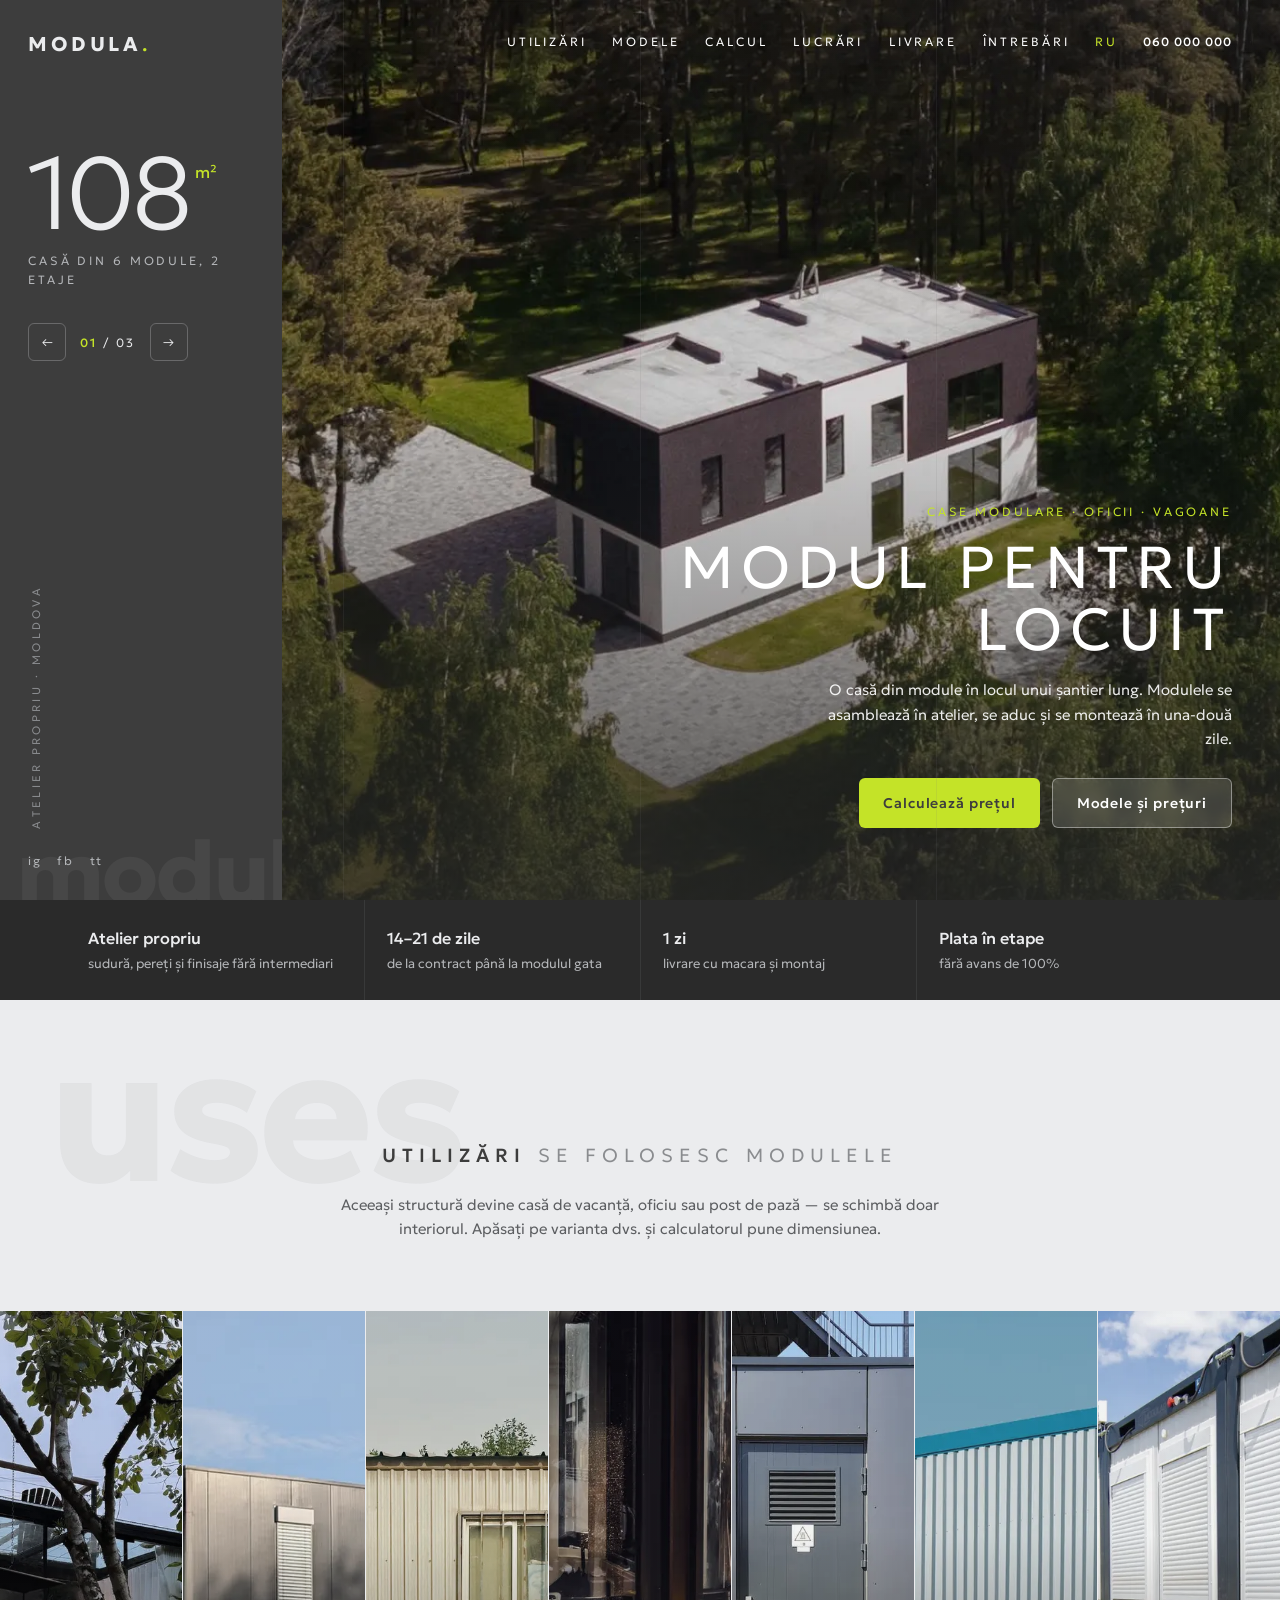
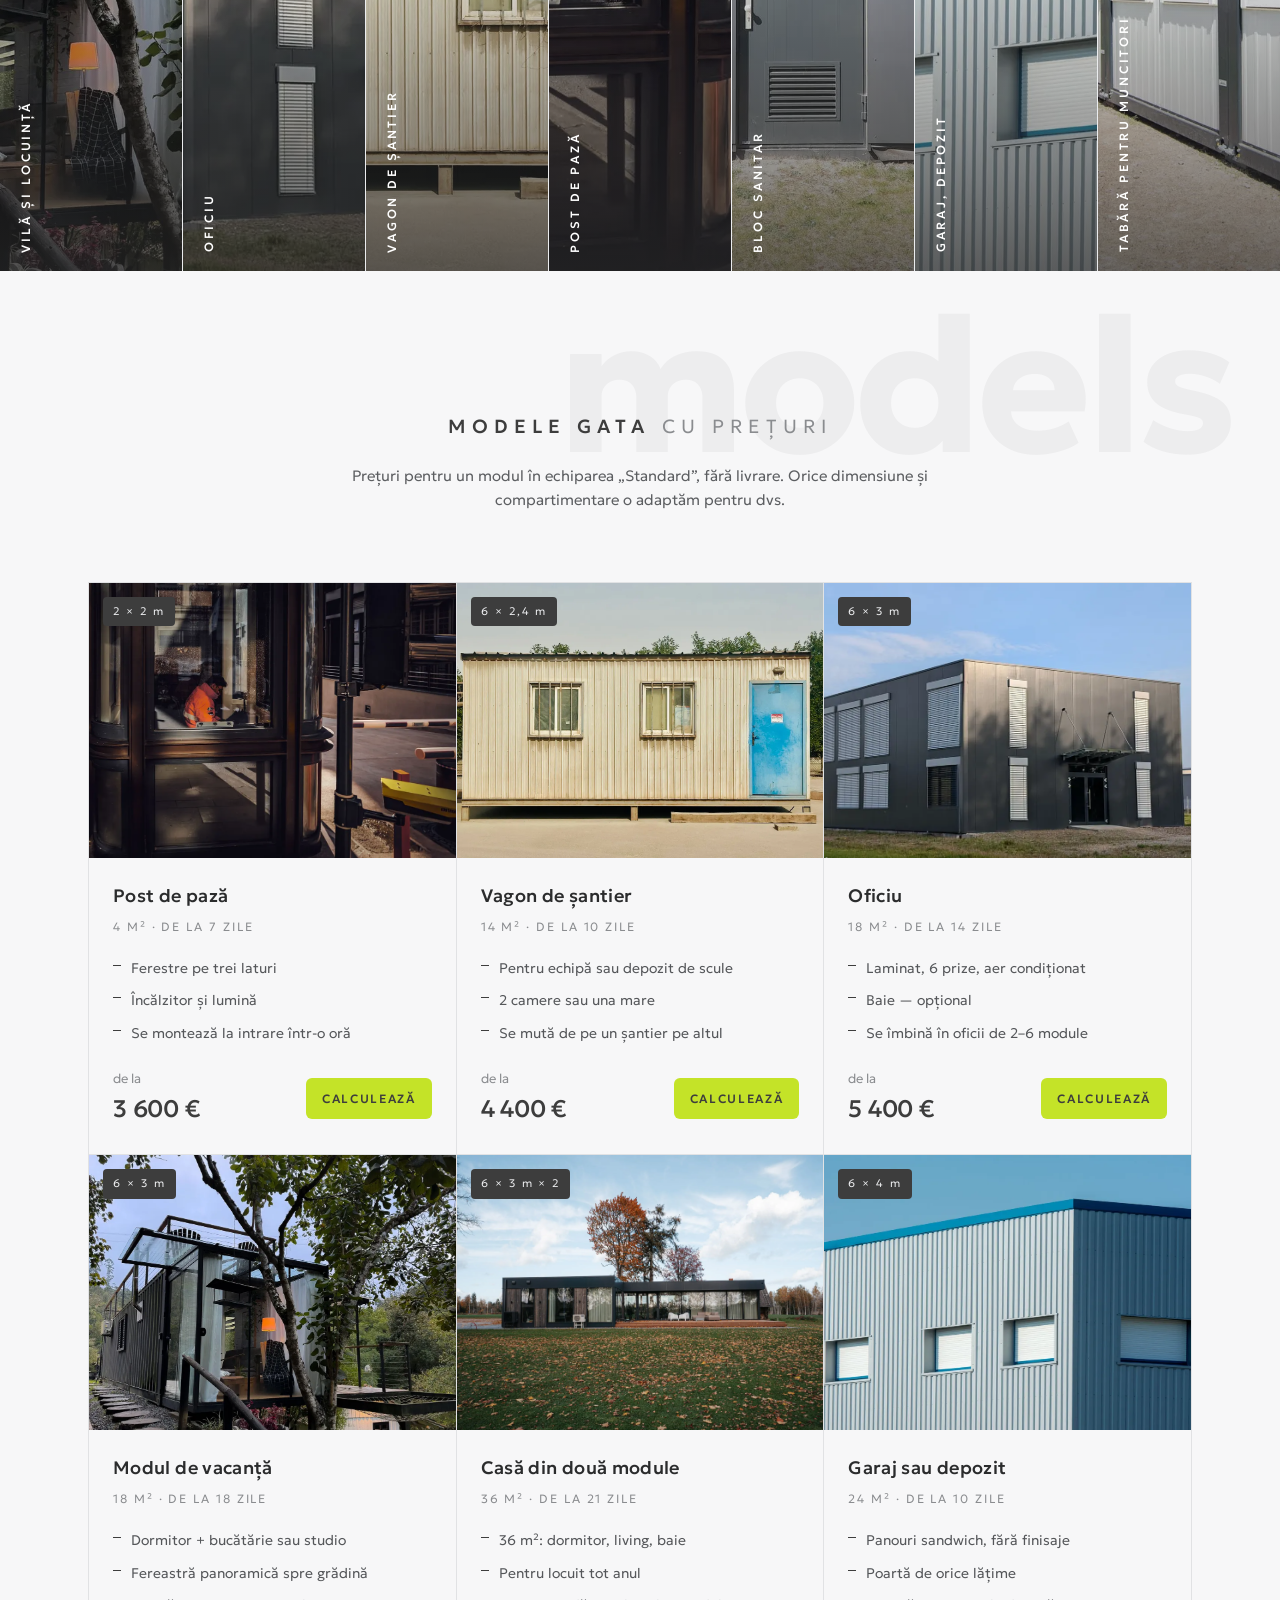
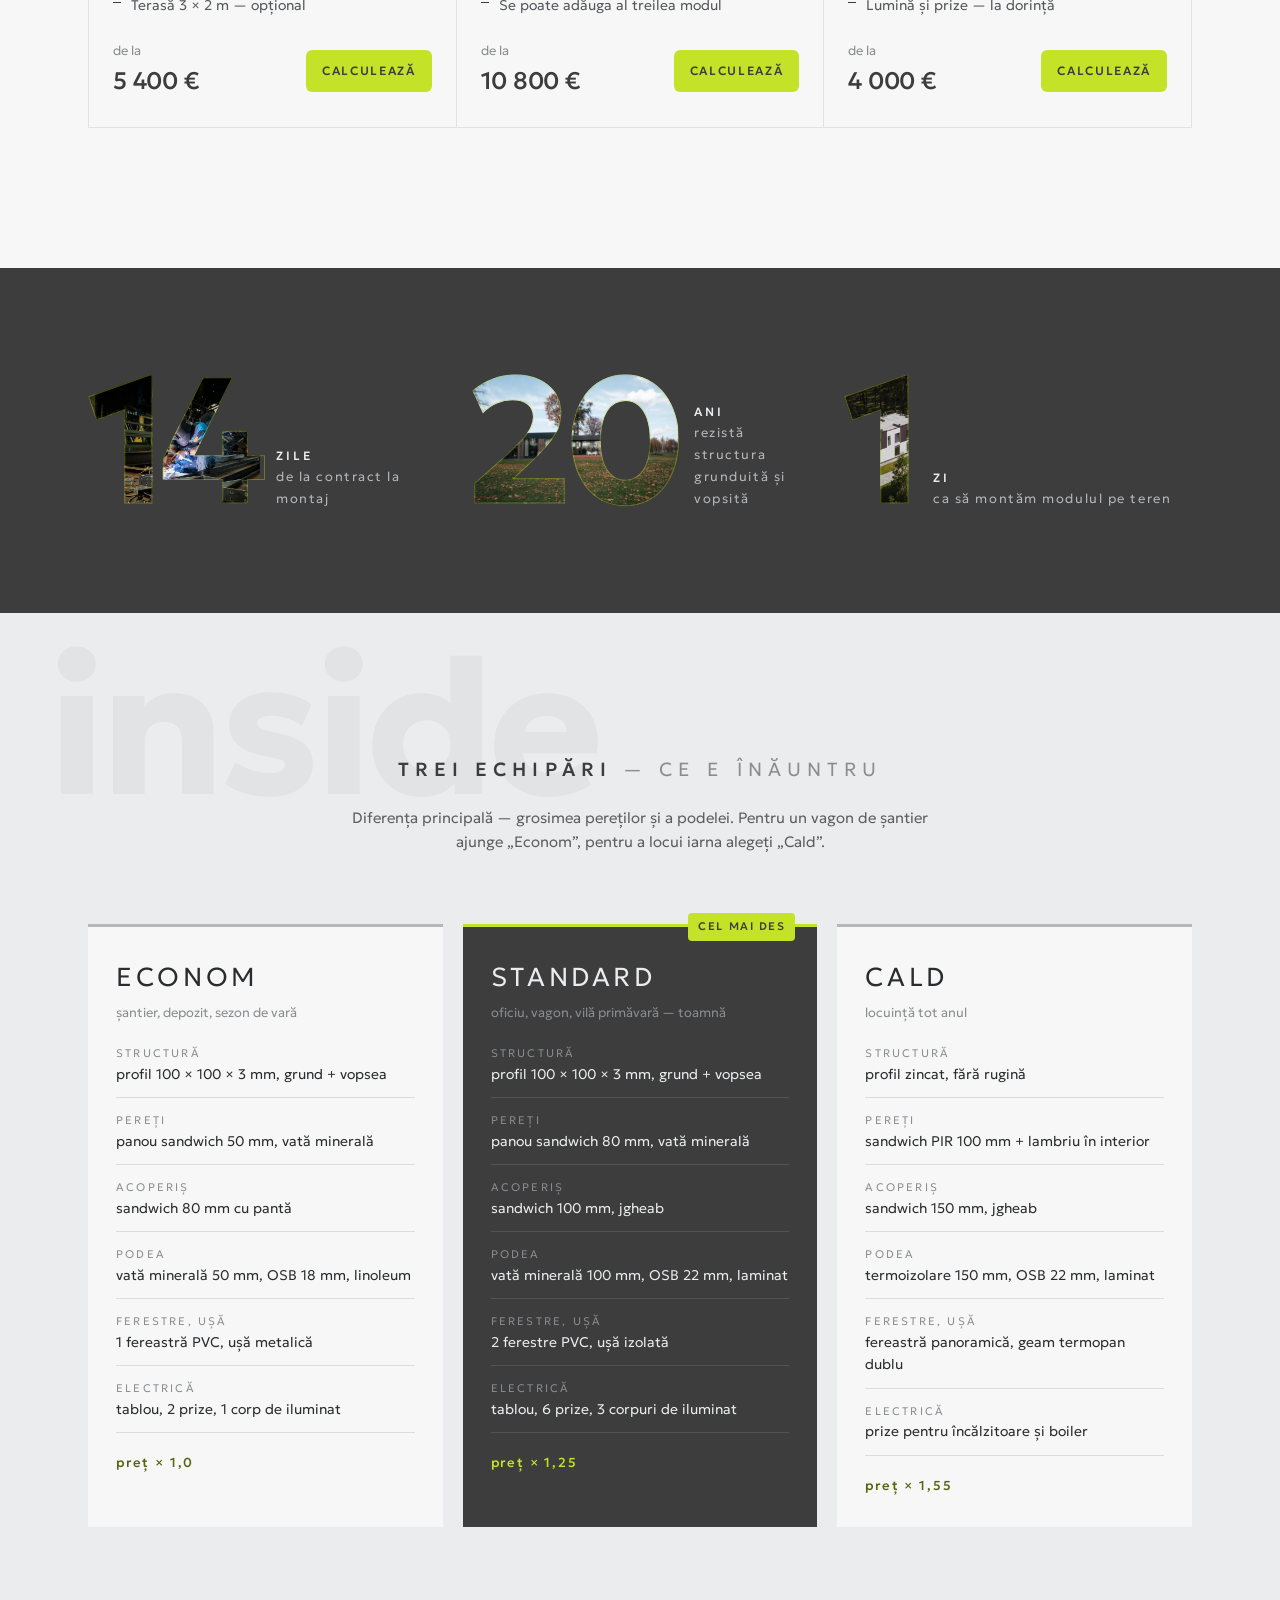
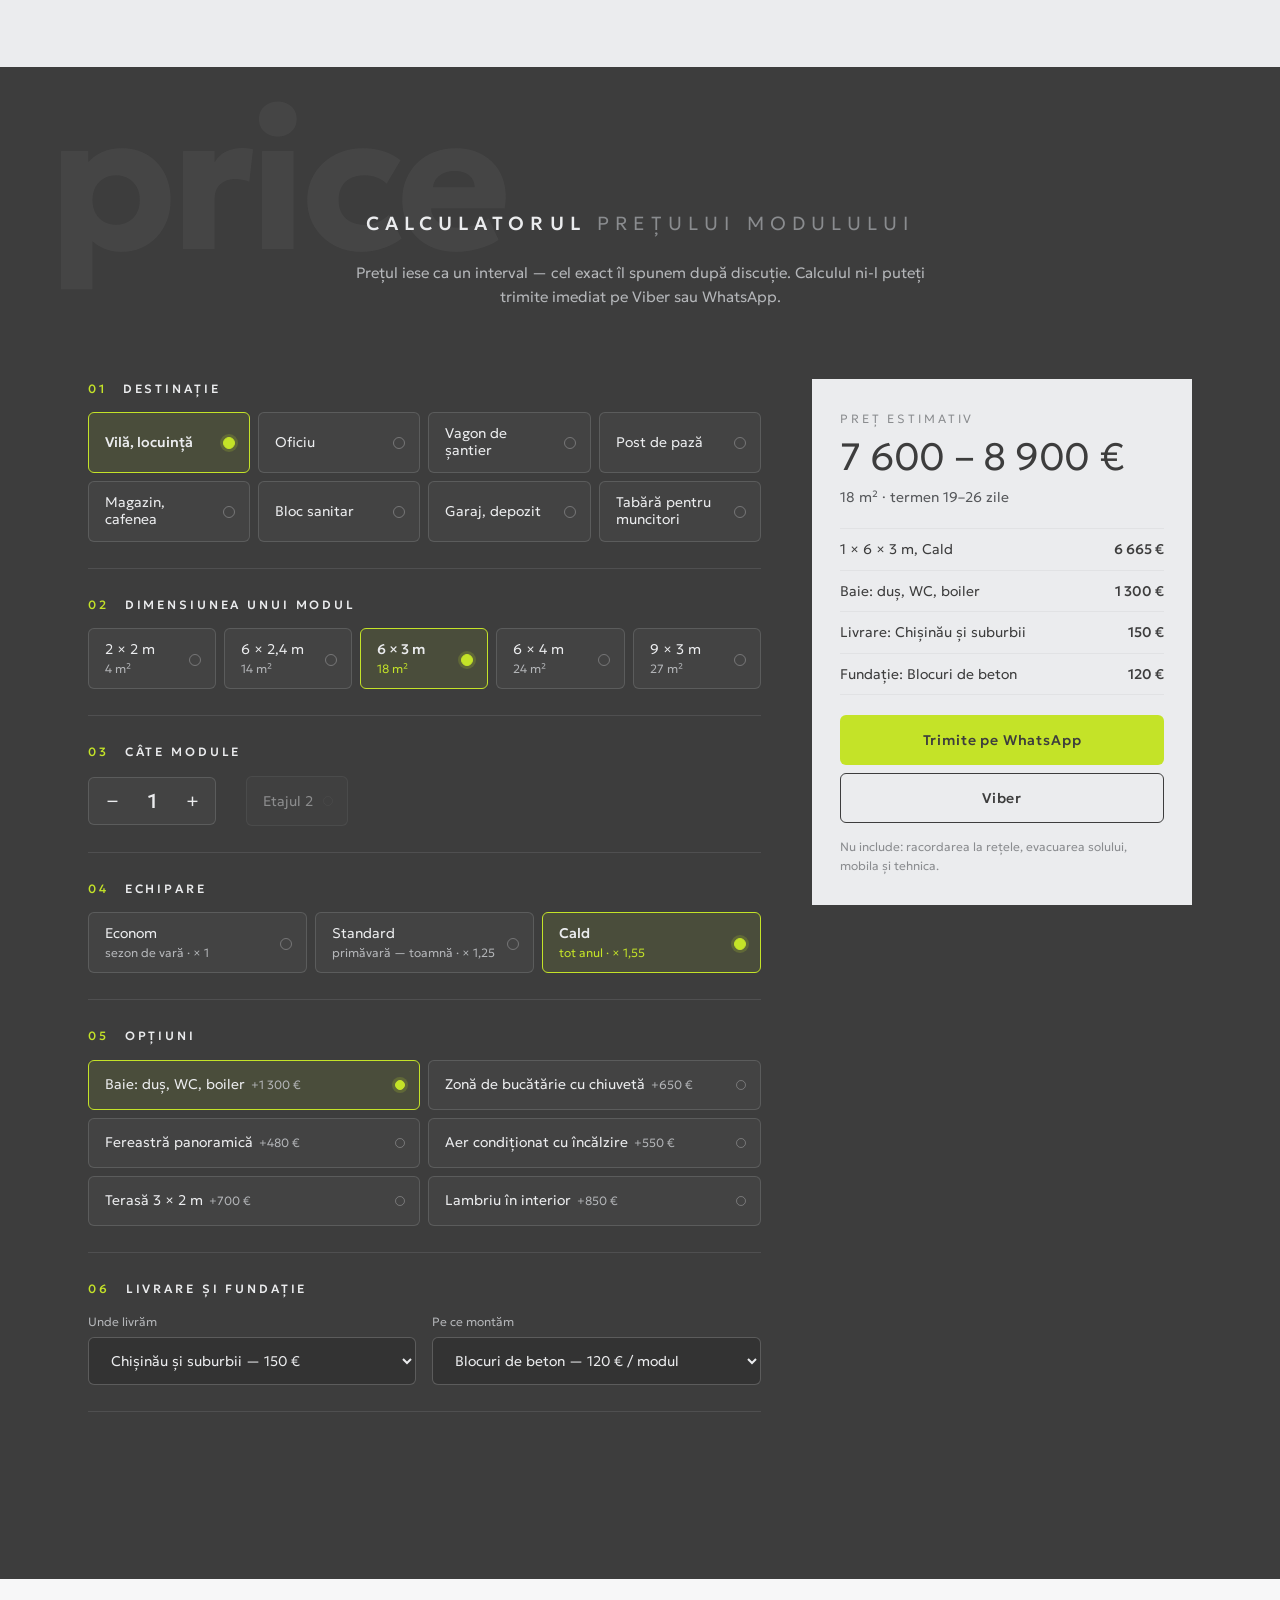
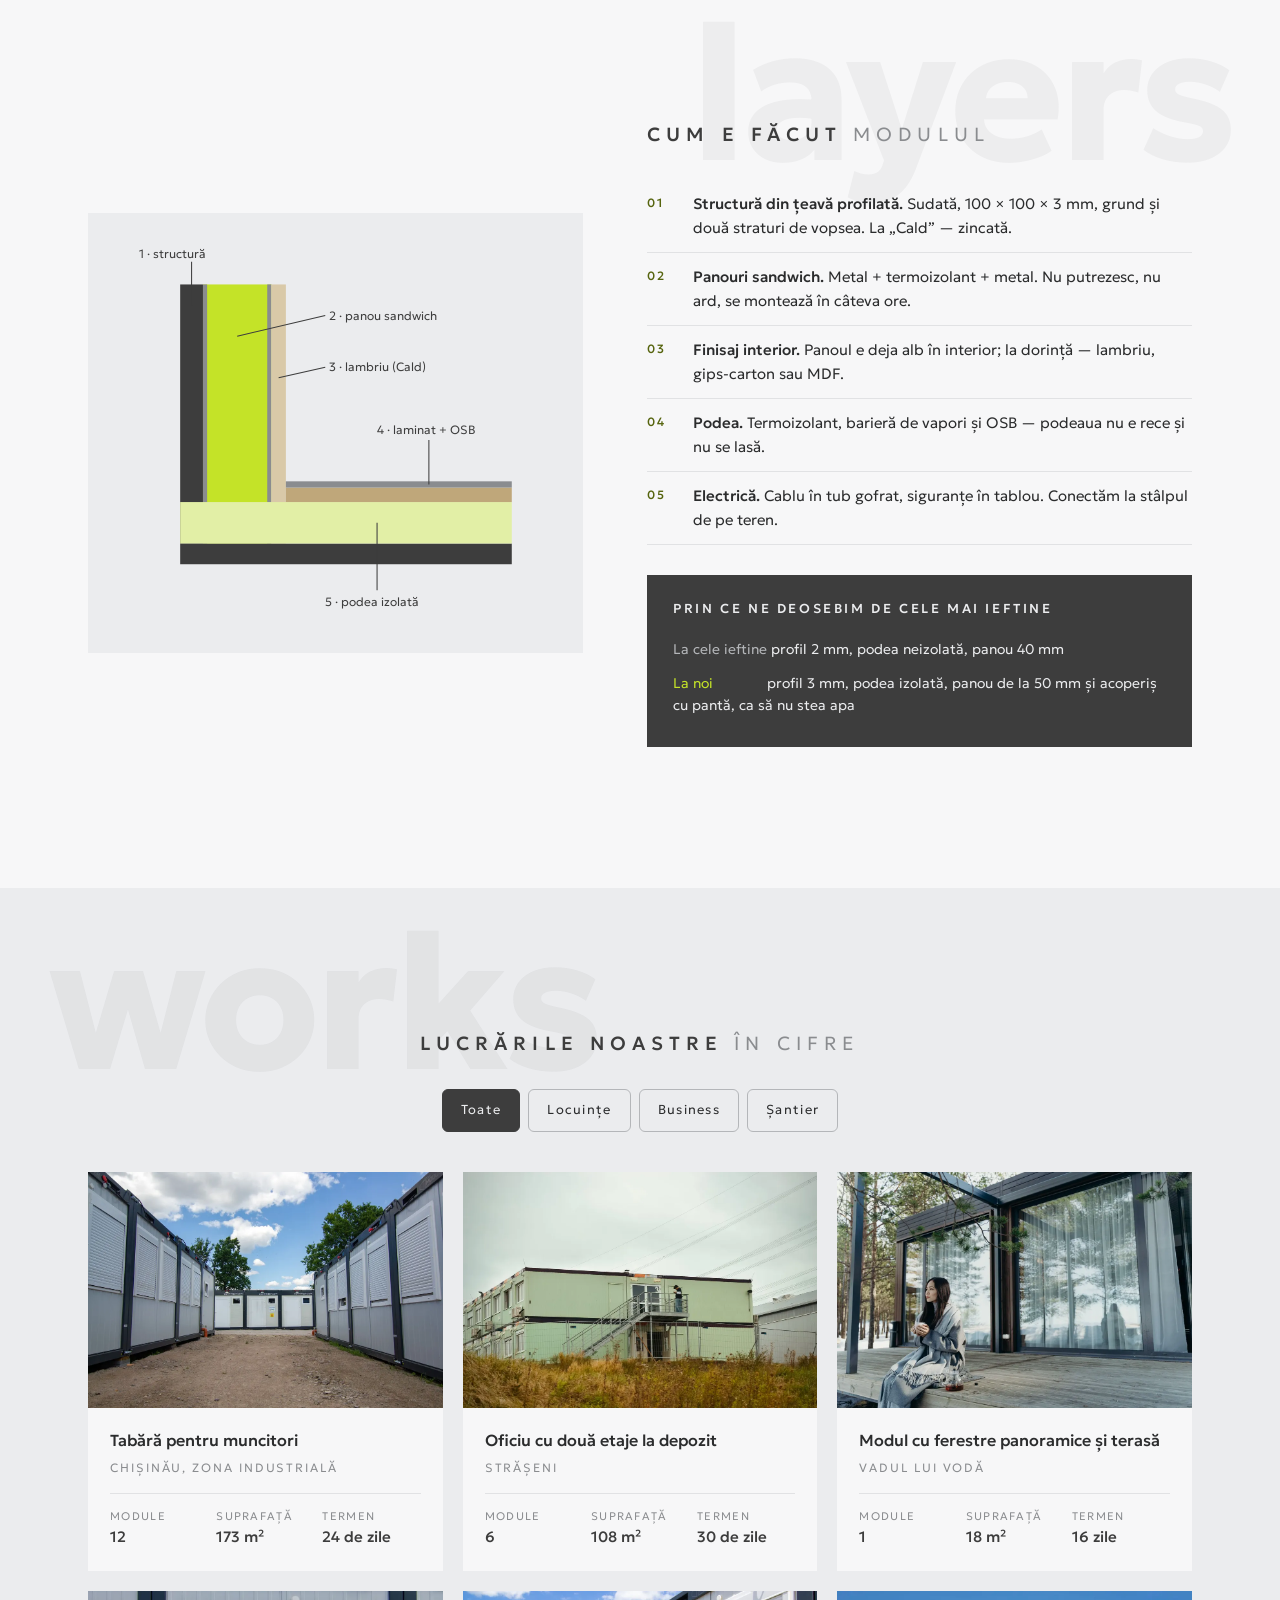
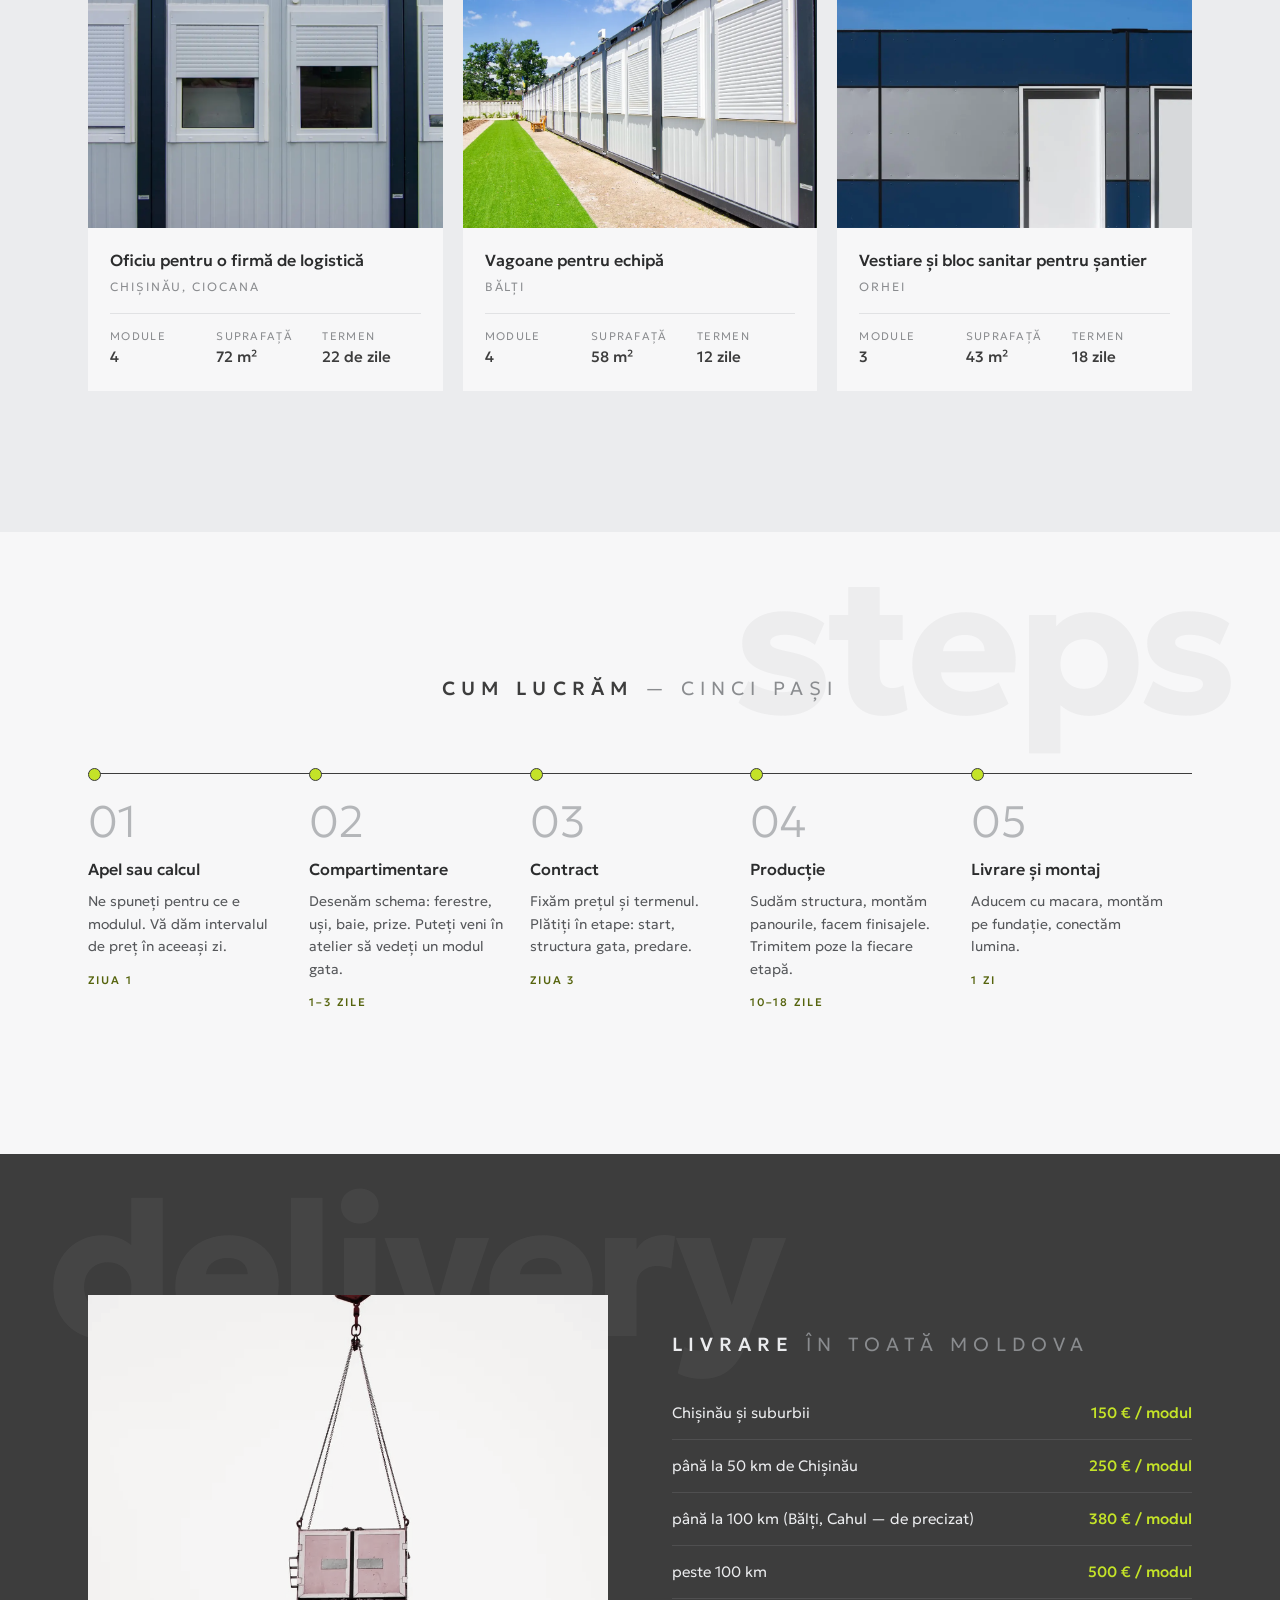
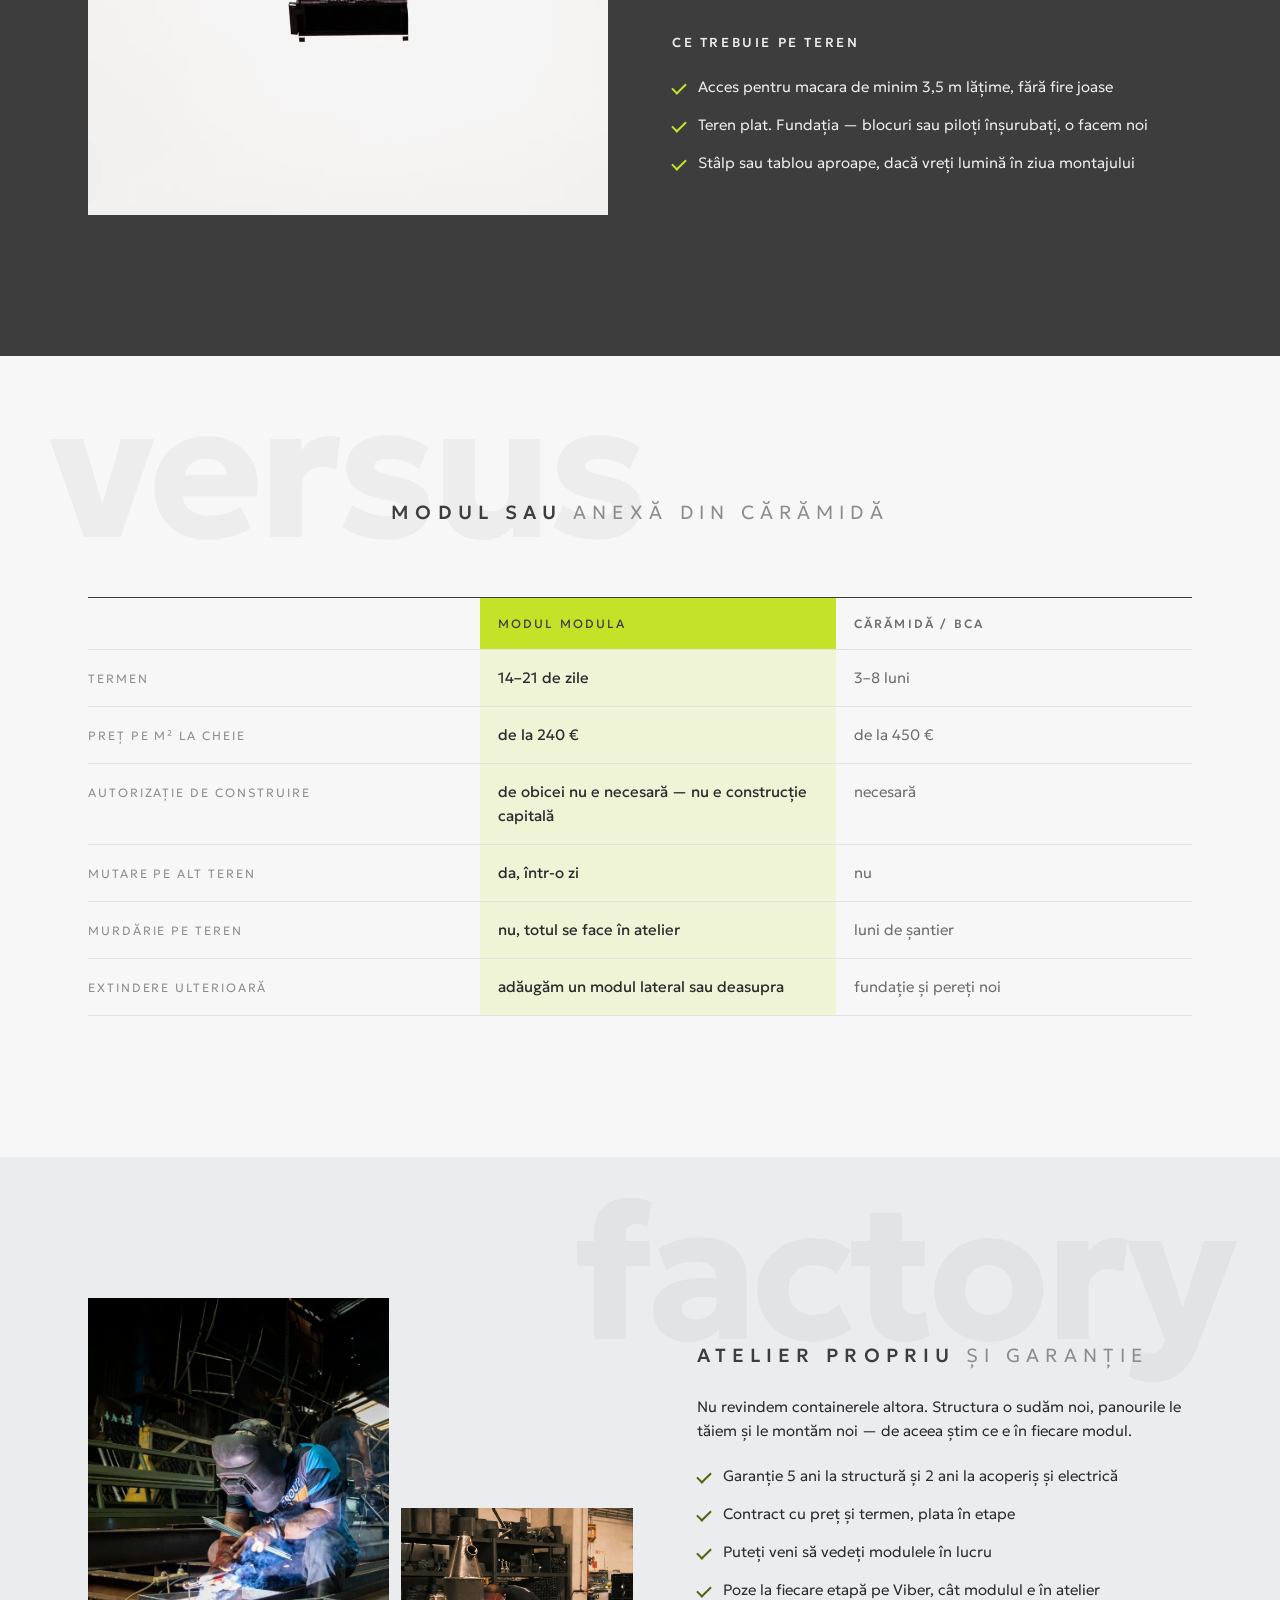
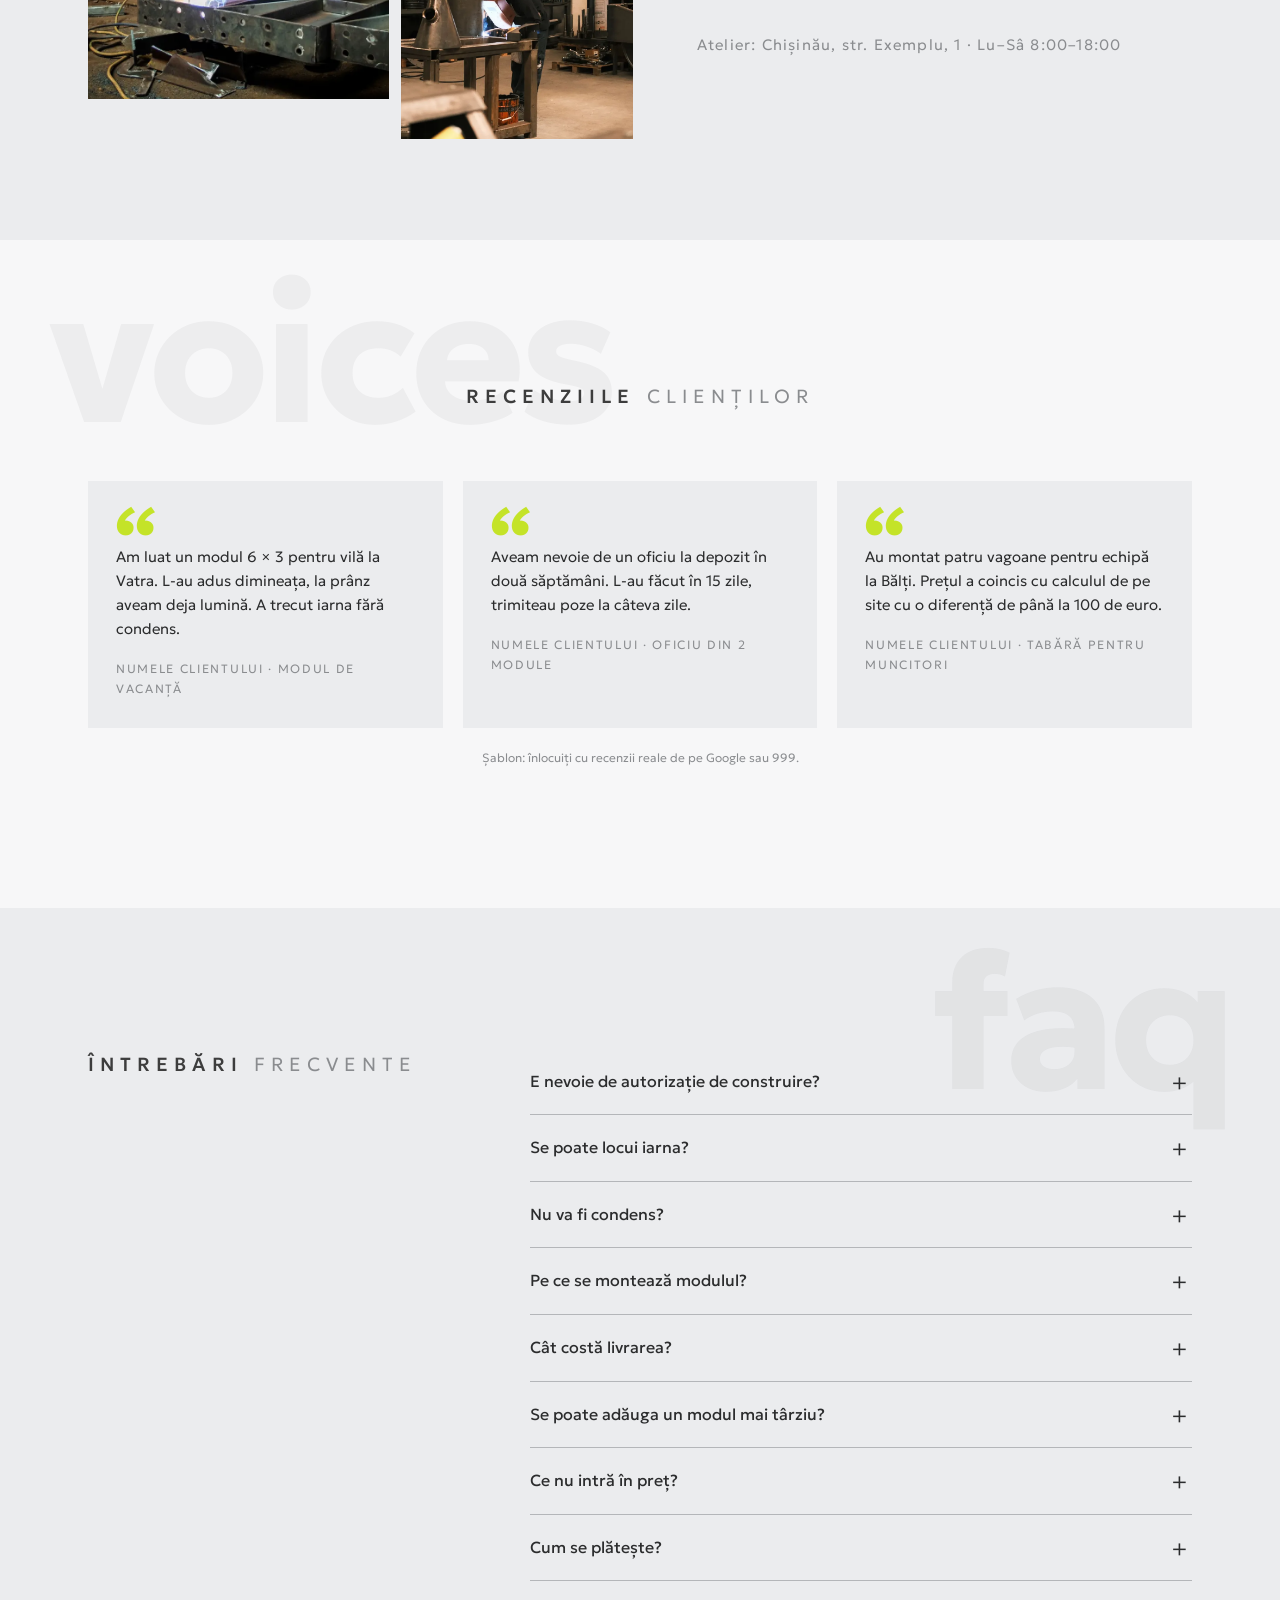
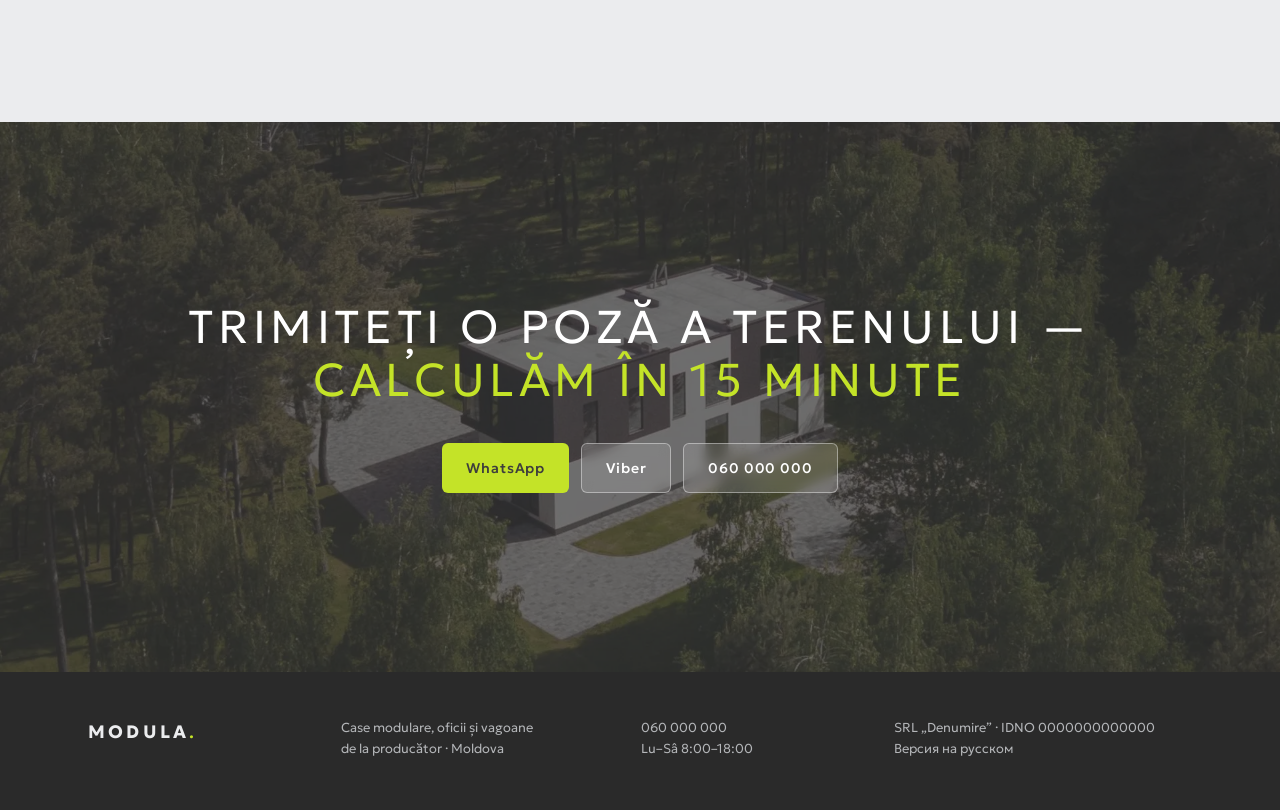
==== ro.html @ c29ed7f5 "Add files via upload" ====
<!doctype html>
<html lang="ro">
<head>
<meta charset="utf-8">
<meta name="viewport" content="width=device-width, initial-scale=1">
<title>MODULA — case modulare, oficii și vagoane de la producător · 060 000 000</title>
<meta name="description" content="Case modulare, module de vacanță, oficii, vagoane de șantier și posturi de pază din atelierul propriu în Moldova. Modul de 18 m² de la 4 300 €, termen 14 zile, livrare și montaj într-o zi. Calculator de preț online.">
<meta property="og:type" content="website">
<meta property="og:title" content="MODULA — case modulare și oficii de la producător">
<meta property="og:description" content="Modul de 18 m² de la 4 300 €. Atelier propriu, 14 zile, livrare în toată Moldova. Calculați prețul online.">
<meta property="og:locale" content="ro_RO">
<meta property="og:url" content="https://webonix-md.github.io/modula/ro.html">
<meta property="og:image" content="https://webonix-md.github.io/modula/img/og/og-square-ro.jpg">
<meta property="og:image:width" content="1200">
<meta property="og:image:height" content="1200">
<link rel="alternate" hreflang="ru" href="index.html">
<link rel="icon" href="favicon.svg" type="image/svg+xml">
<link rel="preload" href="fonts/Geologica-Light.woff2" as="font" type="font/woff2" crossorigin>
<link rel="stylesheet" href="style.css?v=8">
</head>
<body>

<div class="vlines" aria-hidden="true"><i></i><i></i><i></i></div>

<!-- ============ HERO ============ -->
<header class="hero" id="top">
  <aside class="hero__panel">
    <a class="logo" href="#top" aria-label="MODULA — pagina principală">MODULA<b>.</b></a>
    <div class="hero__metric">
      <span class="hero__num" id="heroNum">108</span><sup id="heroUnit">m²</sup>
      <span class="hero__cap" id="heroCap">casă din 6 module, 2 etaje</span>
    </div>
    <div class="hero__ctrl">
      <button class="hero__arr" id="heroPrev" aria-label="Slide-ul anterior">←</button>
      <span class="hero__count"><b id="heroIdx">01</b> / 03</span>
      <button class="hero__arr" id="heroNext" aria-label="Slide-ul următor">→</button>
    </div>
    <p class="hero__vert">atelier propriu · Moldova</p>
    <ul class="hero__soc">
      <li><a href="#" aria-label="Instagram">ig</a></li>
      <li><a href="#" aria-label="Facebook">fb</a></li>
      <li><a href="#" aria-label="TikTok">tt</a></li>
    </ul>
    <span class="ghost ghost--panel" aria-hidden="true">modula</span>
  </aside>

  <div class="hero__stage">
    <div class="hero__slides">
      <figure class="hero__slide is-on" data-num="108" data-unit="m²" data-cap="casă din 6 module, 2 etaje" data-t="Modul pentru locuit" data-p="O casă din module în locul unui șantier lung. Modulele se asamblează în atelier, se aduc și se montează în una-două zile.">
        <img src="img/hero-1.webp" alt="Casă modulară cu două etaje într-o pădure de pini, vedere de sus" fetchpriority="high">
      </figure>
      <figure class="hero__slide" data-num="72" data-unit="m²" data-cap="casă din patru module" data-t="Casă într-o lună" data-p="Patru module — dormitoare, bucătărie-living și terasă pe toată lungimea. Ferestre panoramice, se poate locui tot anul.">
        <img src="img/hero-2.webp" alt="Casă modulară cu un etaj, cu vitraje panoramice și terasă, toamna" loading="lazy">
      </figure>
      <figure class="hero__slide" data-num="14" data-unit="zile" data-cap="de la contract la montaj" data-t="Producție proprie" data-p="Structura, pereții și finisajele le facem noi, fără intermediari. Vă trimitem poze la fiecare etapă, cât modulul e în atelier.">
        <img src="img/hero-3.webp" alt="Modul cu vitraje panoramice seara, cu lumina aprinsă înăuntru" loading="lazy">
      </figure>
    </div>

    <nav class="nav" aria-label="Meniu">
      <a href="#uses">Utilizări</a>
      <a href="#models">Modele</a>
      <a href="#calc">Calcul</a>
      <a href="#works">Lucrări</a>
      <a href="#delivery">Livrare</a>
      <a href="#faq">Întrebări</a>
      <a class="nav__lang" href="index.html" hreflang="ru">RU</a>
      <a class="nav__tel" href="tel:+37360000000">060 000 000</a>
    </nav>
    <button class="burger" id="burger" aria-label="Deschide meniul" aria-expanded="false"><i></i><i></i></button>

    <div class="hero__text">
      <p class="eyebrow">Case modulare · oficii · vagoane</p>
      <h1 class="hero__title" id="heroTitle">Modul pentru locuit</h1>
      <p class="hero__lead" id="heroLead">O casă din module în locul unui șantier lung. Modulele se asamblează în atelier, se aduc și se montează în una-două zile.</p>
      <div class="hero__btns">
        <a class="btn btn--lime" href="#calc">Calculează prețul</a>
        <a class="btn btn--glass" href="#models">Modele și prețuri</a>
      </div>
    </div>
  </div>
</header>

<!-- ============ FACTS ============ -->
<section class="facts" aria-label="Pe scurt despre noi">
  <div class="wrap facts__row">
    <p><b>Atelier propriu</b> sudură, pereți și finisaje fără intermediari</p>
    <p><b>14–21 de zile</b> de la contract până la modulul gata</p>
    <p><b>1 zi</b> livrare cu macara și montaj</p>
    <p><b>Plata în etape</b> fără avans de 100%</p>
  </div>
</section>

<!-- ============ USES (footage strip) ============ -->
<section class="sec sec--ice" id="uses">
  <span class="ghost" aria-hidden="true">uses</span>
  <div class="wrap">
    <h2 class="stitle">Utilizări <span>se folosesc modulele</span></h2>
    <p class="slead">Aceeași structură devine casă de vacanță, oficiu sau post de pază — se schimbă doar interiorul. Apăsați pe varianta dvs. și calculatorul pune dimensiunea.</p>
  </div>
  <div class="strip" id="strip">
    <button class="strip__it" data-type="dacha"><img src="img/use-dacha.webp" alt="Modul din sticlă pe o pantă printre copaci" loading="lazy"><span class="strip__v">Vilă și locuință</span><span class="strip__d">6 × 3 m · 18 m²</span></button>
    <button class="strip__it" data-type="office"><img src="img/use-office.webp" alt="Clădire modulară întunecată cu două etaje și rulouri" loading="lazy"><span class="strip__v">Oficiu</span><span class="strip__d">6 × 3 m · 18 m²</span></button>
    <button class="strip__it" data-type="bytovka"><img src="img/use-bytovka.webp" alt="Vagon de șantier cu ușă albastră pe suporturi" loading="lazy"><span class="strip__v">Vagon de șantier</span><span class="strip__d">6 × 2,4 m · 14 m²</span></button>
    <button class="strip__it" data-type="post"><img src="img/use-post.webp" alt="Paznic în ghereta de la intrarea pe teritoriu" loading="lazy"><span class="strip__v">Post de pază</span><span class="strip__d">2 × 2 m · 4 m²</span></button>
    <button class="strip__it" data-type="sanblok"><img src="img/use-sanblok.webp" alt="Modul tehnic gri cu ușă de ventilație" loading="lazy"><span class="strip__v">Bloc sanitar</span><span class="strip__d">6 × 2,4 m · 14 m²</span></button>
    <button class="strip__it" data-type="sklad"><img src="img/use-sklad.webp" alt="Clădire din panouri sandwich cu ferestre" loading="lazy"><span class="strip__v">Garaj, depozit</span><span class="strip__d">6 × 4 m · 24 m²</span></button>
    <button class="strip__it" data-type="gorodok"><img src="img/use-gorodok.webp" alt="Rând de module locuibile pentru muncitori" loading="lazy"><span class="strip__v">Tabără pentru muncitori</span><span class="strip__d">de la 4 module</span></button>
  </div>
</section>

<!-- ============ MODELS ============ -->
<section class="sec" id="models">
  <span class="ghost ghost--r" aria-hidden="true">models</span>
  <div class="wrap">
    <h2 class="stitle">Modele gata <span>cu prețuri</span></h2>
    <p class="slead">Prețuri pentru un modul în echiparea „Standard”, fără livrare. Orice dimensiune și compartimentare o adaptăm pentru dvs.</p>
    <div class="models" id="modelsGrid"></div>
  </div>
</section>

<!-- ============ NUMBER ============ -->
<section class="bignum" aria-label="Termene">
  <div class="wrap bignum__row">
    <div class="bignum__it">
      <span class="bignum__n" style="--img:url(img/shop-weld.webp)">14</span>
      <p>zile<br><span>de la contract la montaj</span></p>
    </div>
    <div class="bignum__it">
      <span class="bignum__n" style="--img:url(img/hero-2.webp)">20</span>
      <p>ani<br><span>rezistă structura grunduită și vopsită</span></p>
    </div>
    <div class="bignum__it">
      <span class="bignum__n" style="--img:url(img/hero-1.webp)">1</span>
      <p>zi<br><span>ca să montăm modulul pe teren</span></p>
    </div>
  </div>
</section>

<!-- ============ KITS ============ -->
<section class="sec sec--ice" id="kits">
  <span class="ghost" aria-hidden="true">inside</span>
  <div class="wrap">
    <h2 class="stitle">Trei echipări <span>— ce e înăuntru</span></h2>
    <p class="slead">Diferența principală — grosimea pereților și a podelei. Pentru un vagon de șantier ajunge „Econom”, pentru a locui iarna alegeți „Cald”.</p>
    <div class="kits">
      <article class="kit">
        <h3>Econom</h3><p class="kit__for">șantier, depozit, sezon de vară</p>
        <dl>
          <dt>Structură</dt><dd>profil 100 × 100 × 3 mm, grund + vopsea</dd>
          <dt>Pereți</dt><dd>panou sandwich 50 mm, vată minerală</dd>
          <dt>Acoperiș</dt><dd>sandwich 80 mm cu pantă</dd>
          <dt>Podea</dt><dd>vată minerală 50 mm, OSB 18 mm, linoleum</dd>
          <dt>Ferestre, ușă</dt><dd>1 fereastră PVC, ușă metalică</dd>
          <dt>Electrică</dt><dd>tablou, 2 prize, 1 corp de iluminat</dd>
        </dl>
        <p class="kit__k">preț × 1,0</p>
      </article>
      <article class="kit kit--on">
        <span class="kit__tag">cel mai des</span>
        <h3>Standard</h3><p class="kit__for">oficiu, vagon, vilă primăvară — toamnă</p>
        <dl>
          <dt>Structură</dt><dd>profil 100 × 100 × 3 mm, grund + vopsea</dd>
          <dt>Pereți</dt><dd>panou sandwich 80 mm, vată minerală</dd>
          <dt>Acoperiș</dt><dd>sandwich 100 mm, jgheab</dd>
          <dt>Podea</dt><dd>vată minerală 100 mm, OSB 22 mm, laminat</dd>
          <dt>Ferestre, ușă</dt><dd>2 ferestre PVC, ușă izolată</dd>
          <dt>Electrică</dt><dd>tablou, 6 prize, 3 corpuri de iluminat</dd>
        </dl>
        <p class="kit__k">preț × 1,25</p>
      </article>
      <article class="kit">
        <h3>Cald</h3><p class="kit__for">locuință tot anul</p>
        <dl>
          <dt>Structură</dt><dd>profil zincat, fără rugină</dd>
          <dt>Pereți</dt><dd>sandwich PIR 100 mm + lambriu în interior</dd>
          <dt>Acoperiș</dt><dd>sandwich 150 mm, jgheab</dd>
          <dt>Podea</dt><dd>termoizolare 150 mm, OSB 22 mm, laminat</dd>
          <dt>Ferestre, ușă</dt><dd>fereastră panoramică, geam termopan dublu</dd>
          <dt>Electrică</dt><dd>prize pentru încălzitoare și boiler</dd>
        </dl>
        <p class="kit__k">preț × 1,55</p>
      </article>
    </div>
  </div>
</section>

<!-- ============ CALC ============ -->
<section class="sec sec--slag" id="calc">
  <span class="ghost ghost--d" aria-hidden="true">price</span>
  <div class="wrap">
    <h2 class="stitle stitle--d">Calculatorul <span>prețului modulului</span></h2>
    <p class="slead slead--d">Prețul iese ca un interval — cel exact îl spunem după discuție. Calculul ni-l puteți trimite imediat pe Viber sau WhatsApp.</p>

    <div class="calc">
      <div class="calc__form">
        <fieldset class="cf">
          <legend><i>01</i> Destinație</legend>
          <div class="chips" id="cType"></div>
        </fieldset>
        <fieldset class="cf">
          <legend><i>02</i> Dimensiunea unui modul</legend>
          <div class="chips" id="cSize"></div>
        </fieldset>
        <fieldset class="cf cf--row">
          <legend><i>03</i> Câte module</legend>
          <div class="stepper">
            <button type="button" id="cMinus" aria-label="Mai puține">−</button>
            <output id="cCount">1</output>
            <button type="button" id="cPlus" aria-label="Mai multe">+</button>
          </div>
          <label class="tog"><input type="checkbox" id="cFloor2"> <span>Etajul 2</span></label>
        </fieldset>
        <fieldset class="cf">
          <legend><i>04</i> Echipare</legend>
          <div class="chips" id="cKit"></div>
        </fieldset>
        <fieldset class="cf">
          <legend><i>05</i> Opțiuni</legend>
          <div class="checks" id="cOpts"></div>
        </fieldset>
        <fieldset class="cf cf--2">
          <legend><i>06</i> Livrare și fundație</legend>
          <label class="sel"><span>Unde livrăm</span><select id="cZone"></select></label>
          <label class="sel"><span>Pe ce montăm</span><select id="cBase"></select></label>
        </fieldset>
      </div>

      <aside class="calc__res" aria-live="polite">
        <p class="res__cap">Preț estimativ</p>
        <p class="res__sum"><span id="rFrom">—</span> – <span id="rTo">—</span> €</p>
        <p class="res__meta"><span id="rArea">18 m²</span> · termen <span id="rDays">14</span> zile</p>
        <ul class="res__lines" id="rLines"></ul>
        <div class="res__btns">
          <a class="btn btn--lime" id="rWa" href="#" target="_blank" rel="noopener">Trimite pe WhatsApp</a>
          <a class="btn btn--line" id="rViber" href="#">Viber</a>
        </div>
        <p class="res__note">Nu include: racordarea la rețele, evacuarea solului, mobila și tehnica.</p>
      </aside>
    </div>
  </div>
</section>

<!-- ============ HOW IT'S BUILT ============ -->
<section class="sec" id="build">
  <span class="ghost ghost--r" aria-hidden="true">layers</span>
  <div class="wrap build">
    <div class="build__fig">
      <svg viewBox="0 0 420 360" role="img" aria-labelledby="cutT">
        <title id="cutT">Secțiunea peretelui și a podelei modulului</title>
        <rect x="60" y="40" width="22" height="250" fill="#3D3D3D"/>
        <rect x="82" y="40" width="66" height="250" fill="#C4E328"/>
        <rect x="82" y="40" width="4" height="250" fill="#8A8C8F"/>
        <rect x="144" y="40" width="4" height="250" fill="#8A8C8F"/>
        <rect x="148" y="40" width="14" height="250" fill="#D9C9A8"/>
        <rect x="60" y="290" width="320" height="20" fill="#3D3D3D"/>
        <rect x="60" y="250" width="320" height="40" fill="#E2EFA6"/>
        <rect x="162" y="236" width="218" height="14" fill="#BFA77A"/>
        <rect x="162" y="230" width="218" height="6" fill="#8A8C8F"/>
        <g font-family="Geologica, sans-serif" font-size="12" fill="#3D3D3D">
          <line x1="71" y1="60" x2="71" y2="18" stroke="#3D3D3D"/><text x="20" y="14">1 · structură</text>
          <line x1="115" y1="90" x2="200" y2="70" stroke="#3D3D3D"/><text x="204" y="74">2 · panou sandwich</text>
          <line x1="155" y1="130" x2="200" y2="120" stroke="#3D3D3D"/><text x="204" y="124">3 · lambriu (Cald)</text>
          <line x1="300" y1="233" x2="300" y2="190" stroke="#3D3D3D"/><text x="250" y="184">4 · laminat + OSB</text>
          <line x1="250" y1="270" x2="250" y2="335" stroke="#3D3D3D"/><text x="200" y="350">5 · podea izolată</text>
        </g>
      </svg>
    </div>
    <div class="build__text">
      <h2 class="stitle stitle--l">Cum e făcut <span>modulul</span></h2>
      <ol class="layers">
        <li><b>Structură din țeavă profilată.</b> Sudată, 100 × 100 × 3 mm, grund și două straturi de vopsea. La „Cald” — zincată.</li>
        <li><b>Panouri sandwich.</b> Metal + termoizolant + metal. Nu putrezesc, nu ard, se montează în câteva ore.</li>
        <li><b>Finisaj interior.</b> Panoul e deja alb în interior; la dorință — lambriu, gips-carton sau MDF.</li>
        <li><b>Podea.</b> Termoizolant, barieră de vapori și OSB — podeaua nu e rece și nu se lasă.</li>
        <li><b>Electrică.</b> Cablu în tub gofrat, siguranțe în tablou. Conectăm la stâlpul de pe teren.</li>
      </ol>
      <div class="vs">
        <h3>Prin ce ne deosebim de cele mai ieftine</h3>
        <ul>
          <li><span>La cele ieftine</span> profil 2 mm, podea neizolată, panou 40 mm</li>
          <li><span>La noi</span> profil 3 mm, podea izolată, panou de la 50 mm și acoperiș cu pantă, ca să nu stea apa</li>
        </ul>
      </div>
    </div>
  </div>
</section>

<!-- ============ WORKS ============ -->
<section class="sec sec--ice" id="works">
  <span class="ghost" aria-hidden="true">works</span>
  <div class="wrap">
    <h2 class="stitle">Lucrările noastre <span>în cifre</span></h2>
    <div class="filters" id="wFilters" role="tablist">
      <button class="is-on" data-f="all">Toate</button>
      <button data-f="life">Locuințe</button>
      <button data-f="biz">Business</button>
      <button data-f="site">Șantier</button>
    </div>
    <div class="works" id="worksGrid"></div>
  </div>
</section>

<!-- ============ STEPS ============ -->
<section class="sec" id="steps">
  <span class="ghost ghost--r" aria-hidden="true">steps</span>
  <div class="wrap">
    <h2 class="stitle">Cum lucrăm <span>— cinci pași</span></h2>
    <ol class="steps">
      <li><i>01</i><h3>Apel sau calcul</h3><p>Ne spuneți pentru ce e modulul. Vă dăm intervalul de preț în aceeași zi.</p><span>ziua 1</span></li>
      <li><i>02</i><h3>Compartimentare</h3><p>Desenăm schema: ferestre, uși, baie, prize. Puteți veni în atelier să vedeți un modul gata.</p><span>1–3 zile</span></li>
      <li><i>03</i><h3>Contract</h3><p>Fixăm prețul și termenul. Plătiți în etape: start, structura gata, predare.</p><span>ziua 3</span></li>
      <li><i>04</i><h3>Producție</h3><p>Sudăm structura, montăm panourile, facem finisajele. Trimitem poze la fiecare etapă.</p><span>10–18 zile</span></li>
      <li><i>05</i><h3>Livrare și montaj</h3><p>Aducem cu macara, montăm pe fundație, conectăm lumina.</p><span>1 zi</span></li>
    </ol>
  </div>
</section>

<!-- ============ DELIVERY ============ -->
<section class="sec sec--slag" id="delivery">
  <span class="ghost ghost--d" aria-hidden="true">delivery</span>
  <div class="wrap deliv">
    <figure class="deliv__img"><img src="img/delivery.webp" alt="Modul suspendat în chingile macaralei" loading="lazy"></figure>
    <div class="deliv__text">
      <h2 class="stitle stitle--d stitle--l">Livrare <span>în toată Moldova</span></h2>
      <ul class="zones" id="zonesList"></ul>
      <h3 class="deliv__h">Ce trebuie pe teren</h3>
      <ul class="ticks">
        <li>Acces pentru macara de minim 3,5 m lățime, fără fire joase</li>
        <li>Teren plat. Fundația — blocuri sau piloți înșurubați, o facem noi</li>
        <li>Stâlp sau tablou aproape, dacă vreți lumină în ziua montajului</li>
      </ul>
    </div>
  </div>
</section>

<!-- ============ COMPARE ============ -->
<section class="sec" id="compare">
  <span class="ghost" aria-hidden="true">versus</span>
  <div class="wrap">
    <h2 class="stitle">Modul sau <span>anexă din cărămidă</span></h2>
    <div class="cmp" role="table">
      <div class="cmp__r cmp__h" role="row"><span role="columnheader"></span><span role="columnheader">Modul MODULA</span><span role="columnheader">Cărămidă / BCA</span></div>
      <div class="cmp__r" role="row"><span role="rowheader">Termen</span><span>14–21 de zile</span><span>3–8 luni</span></div>
      <div class="cmp__r" role="row"><span role="rowheader">Preț pe m² la cheie</span><span>de la 240 €</span><span>de la 450 €</span></div>
      <div class="cmp__r" role="row"><span role="rowheader">Autorizație de construire</span><span>de obicei nu e necesară — nu e construcție capitală</span><span>necesară</span></div>
      <div class="cmp__r" role="row"><span role="rowheader">Mutare pe alt teren</span><span>da, într-o zi</span><span>nu</span></div>
      <div class="cmp__r" role="row"><span role="rowheader">Murdărie pe teren</span><span>nu, totul se face în atelier</span><span>luni de șantier</span></div>
      <div class="cmp__r" role="row"><span role="rowheader">Extindere ulterioară</span><span>adăugăm un modul lateral sau deasupra</span><span>fundație și pereți noi</span></div>
    </div>
  </div>
</section>

<!-- ============ SHOP ============ -->
<section class="sec sec--ice" id="shop">
  <span class="ghost ghost--r" aria-hidden="true">factory</span>
  <div class="wrap shop">
    <div class="shop__imgs">
      <img src="img/shop-weld.webp" alt="Sudor sudând structura modulului în atelier" loading="lazy">
      <img src="img/shop-hall.webp" alt="Atelier de construcții metalice" loading="lazy">
    </div>
    <div class="shop__text">
      <h2 class="stitle stitle--l">Atelier propriu <span>și garanție</span></h2>
      <p>Nu revindem containerele altora. Structura o sudăm noi, panourile le tăiem și le montăm noi — de aceea știm ce e în fiecare modul.</p>
      <ul class="ticks ticks--d">
        <li>Garanție 5 ani la structură și 2 ani la acoperiș și electrică</li>
        <li>Contract cu preț și termen, plata în etape</li>
        <li>Puteți veni să vedeți modulele în lucru</li>
        <li>Poze la fiecare etapă pe Viber, cât modulul e în atelier</li>
      </ul>
      <p class="shop__addr">Atelier: Chișinău, str. Exemplu, 1 · Lu–Sâ 8:00–18:00</p>
    </div>
  </div>
</section>

<!-- ============ REVIEWS ============ -->
<section class="sec" id="reviews">
  <span class="ghost" aria-hidden="true">voices</span>
  <div class="wrap">
    <h2 class="stitle">Recenziile <span>clienților</span></h2>
    <div class="revs">
      <blockquote class="rev"><p>Am luat un modul 6 × 3 pentru vilă la Vatra. L-au adus dimineața, la prânz aveam deja lumină. A trecut iarna fără condens.</p><footer>Numele clientului · modul de vacanță</footer></blockquote>
      <blockquote class="rev"><p>Aveam nevoie de un oficiu la depozit în două săptămâni. L-au făcut în 15 zile, trimiteau poze la câteva zile.</p><footer>Numele clientului · oficiu din 2 module</footer></blockquote>
      <blockquote class="rev"><p>Au montat patru vagoane pentru echipă la Bălți. Prețul a coincis cu calculul de pe site cu o diferență de până la 100 de euro.</p><footer>Numele clientului · tabără pentru muncitori</footer></blockquote>
    </div>
    <p class="revs__note">Șablon: înlocuiți cu recenzii reale de pe Google sau 999.</p>
  </div>
</section>

<!-- ============ FAQ ============ -->
<section class="sec sec--ice" id="faq">
  <span class="ghost ghost--r" aria-hidden="true">faq</span>
  <div class="wrap faq">
    <h2 class="stitle stitle--l">Întrebări <span>frecvente</span></h2>
    <div class="faq__list">
      <details><summary>E nevoie de autorizație de construire?</summary><p>Modulul stă pe blocuri sau piloți, fără fundație capitală, și poate fi mutat. De obicei nu e construcție capitală și autorizația nu e necesară. Pentru o casă de locuit permanent verificați la primăria localității — vă spunem ce să întrebați.</p></details>
      <details><summary>Se poate locui iarna?</summary><p>Da, în echiparea „Cald”: pereți PIR 100 mm, podea 150 mm, geam termopan dublu. Un modul de 18 m² se încălzește cu un calorifer electric cu ulei sau cu aerul condiționat pe căldură.</p></details>
      <details><summary>Nu va fi condens?</summary><p>Condensul apare când e izolat doar tavanul, iar podeaua e rece. La noi sunt izolate toate șase laturi, podeaua are barieră de vapori, iar acoperișul — pantă și jgheab.</p></details>
      <details><summary>Pe ce se montează modulul?</summary><p>Pe blocuri de beton sau piloți înșurubați. Piloții sunt necesari pe pantă sau pe sol moale. Fundația o putem face noi cu o zi înainte de livrare.</p></details>
      <details><summary>Cât costă livrarea?</summary><p>În Chișinău și suburbii — 150 € pentru un modul, prin țară — de la 250 €. Prețul include macaraua și montarea pe fundație.</p></details>
      <details><summary>Se poate adăuga un modul mai târziu?</summary><p>Da. Modulele se îmbină lateral sau se pun unul peste altul. Puteți începe cu unul și peste un an să adăugați al doilea.</p></details>
      <details><summary>Ce nu intră în preț?</summary><p>Racordarea la apă și canalizare, evacuarea solului, mobila și tehnica. Dacă e nevoie, le calculăm separat.</p></details>
      <details><summary>Cum se plătește?</summary><p>În etape: 30% la contract, 40% când structura e gata, 30% după montaj. Pentru firme — prin factură cu TVA.</p></details>
    </div>
  </div>
</section>

<!-- ============ FINAL ============ -->
<section class="final" id="contacts">
  <img class="final__bg" src="img/hero-1.webp" alt="" loading="lazy">
  <div class="wrap final__in">
    <h2 class="final__t">Trimiteți o poză a terenului —<br><span>calculăm în 15 minute</span></h2>
    <div class="final__btns">
      <a class="btn btn--lime" href="https://wa.me/37360000000?text=Bun%C4%83%20ziua!%20Vreau%20un%20modul%2C%20v%C4%83%20trimit%20o%20poz%C4%83%20a%20terenului." target="_blank" rel="noopener">WhatsApp</a>
      <a class="btn btn--glass" href="viber://chat?number=%2B37360000000">Viber</a>
      <a class="btn btn--glass" href="tel:+37360000000">060 000 000</a>
    </div>
  </div>
</section>

<footer class="foot">
  <div class="wrap foot__row">
    <a class="logo logo--foot" href="#top">MODULA<b>.</b></a>
    <p>Case modulare, oficii și vagoane<br>de la producător · Moldova</p>
    <p><a href="tel:+37360000000">060 000 000</a><br>Lu–Sâ 8:00–18:00</p>
    <p>SRL „Denumire” · IDNO 0000000000000<br><a href="index.html" hreflang="ru">Версия на русском</a></p>
  </div>
</footer>

<div class="mbar">
  <a href="tel:+37360000000">Sunați</a>
  <a href="viber://chat?number=%2B37360000000">Viber</a>
  <a class="mbar__calc" href="#calc">Calcul</a>
</div>

<script type="application/json" id="calc-data">
{
  "phone": "37360000000",
  "types": [
    {"id":"dacha","t":"Vilă, locuință","size":"6x3","kit":"warm","opts":["wc"]},
    {"id":"office","t":"Oficiu","size":"6x3","kit":"std"},
    {"id":"bytovka","t":"Vagon de șantier","size":"6x24","kit":"eco"},
    {"id":"post","t":"Post de pază","size":"2x2","kit":"std"},
    {"id":"shop","t":"Magazin, cafenea","size":"6x3","kit":"std"},
    {"id":"sanblok","t":"Bloc sanitar","size":"6x24","kit":"std"},
    {"id":"sklad","t":"Garaj, depozit","size":"6x4","kit":"eco"},
    {"id":"gorodok","t":"Tabără pentru muncitori","size":"6x24","kit":"eco","count":4}
  ],
  "sizes": [
    {"id":"2x2","t":"2 × 2 m","m2":4,"price":2900},
    {"id":"6x24","t":"6 × 2,4 m","m2":14.4,"price":3500},
    {"id":"6x3","t":"6 × 3 m","m2":18,"price":4300},
    {"id":"6x4","t":"6 × 4 m","m2":24,"price":3200,"note":"fără ferestre și finisaje, garaj/depozit"},
    {"id":"9x3","t":"9 × 3 m","m2":27,"price":6200}
  ],
  "kits": [
    {"id":"eco","t":"Econom","sub":"sezon de vară","k":1,"days":0},
    {"id":"std","t":"Standard","sub":"primăvară — toamnă","k":1.25,"days":2},
    {"id":"warm","t":"Cald","sub":"tot anul","k":1.55,"days":5}
  ],
  "options": [
    {"id":"wc","t":"Baie: duș, WC, boiler","p":1300,"per":"mod"},
    {"id":"kitchen","t":"Zonă de bucătărie cu chiuvetă","p":650,"per":"once"},
    {"id":"pano","t":"Fereastră panoramică","p":480,"per":"mod"},
    {"id":"ac","t":"Aer condiționat cu încălzire","p":550,"per":"mod"},
    {"id":"terrace","t":"Terasă 3 × 2 m","p":700,"per":"once"},
    {"id":"wood","t":"Lambriu în interior","p":850,"per":"mod"}
  ],
  "floor2": {"p":900,"t":"Scară și consolidare pentru etajul 2"},
  "zones": [
    {"id":"chi","t":"Chișinău și suburbii","p":150},
    {"id":"50","t":"până la 50 km de Chișinău","p":250},
    {"id":"100","t":"până la 100 km (Bălți, Cahul — de precizat)","p":380},
    {"id":"far","t":"peste 100 km","p":500},
    {"id":"self","t":"ridicare din atelier","p":0}
  ],
  "bases": [
    {"id":"blocks","t":"Blocuri de beton","p":120},
    {"id":"piles","t":"Piloți înșurubați","p":360},
    {"id":"own","t":"Fundația dvs.","p":0}
  ],
  "spread": 0.08,
  "baseDays": 14
}
</script>
<script src="main.js?v=8"></script>
</body>
</html>
---- style.css ----
/* MODULA — шаблон «модульные конструкции». Палитра: Volcanic slag / Alpine ice / Summit stone + Lichen green */
@font-face{font-family:Geologica;src:url(fonts/Geologica-ExtraLight.woff2) format("woff2");font-weight:200;font-display:swap}
@font-face{font-family:Geologica;src:url(fonts/Geologica-Light.woff2) format("woff2");font-weight:300;font-display:swap}
@font-face{font-family:Geologica;src:url(fonts/Geologica-Regular.woff2) format("woff2");font-weight:400;font-display:swap}
@font-face{font-family:Geologica;src:url(fonts/Geologica-Medium.woff2) format("woff2");font-weight:500;font-display:swap}
@font-face{font-family:Geologica;src:url(fonts/Geologica-Bold.woff2) format("woff2");font-weight:700;font-display:swap}

:root{
  --slag:#3D3D3D; --slag-2:#333333; --slag-3:#2A2A2A;
  --ice:#EBECEE; --ice-2:#E1E2E4; --white:#F7F7F8;
  --stone:#8A8C8F; --stone-l:#B4B6B9;
  --lichen:#C4E328; --lichen-h:#D3EE4C; --lichen-ink:#56640E;
  --ink:#2B2C2D;
  --wrap:1200px; --pad:clamp(18px,4vw,48px);
  --panel:clamp(240px,22vw,320px);
  --track:.24em;
  --ease:cubic-bezier(.2,.7,.2,1);
}
*{box-sizing:border-box;margin:0;padding:0}
html{scroll-behavior:smooth;scroll-padding-top:20px}
body{font-family:Geologica,system-ui,sans-serif;font-weight:300;font-size:16px;line-height:1.6;color:var(--ink);background:var(--white);overflow-x:hidden}
img{display:block;max-width:100%}
a{color:inherit;text-decoration:none}
button{font:inherit;color:inherit;background:none;border:0;cursor:pointer}
b,strong{font-weight:500}
.wrap{max-width:var(--wrap);margin:0 auto;padding:0 var(--pad);position:relative;z-index:1}

/* вертикальные линии сетки, как в референсе */
.vlines{position:fixed;inset:0;pointer-events:none;z-index:50;display:flex;justify-content:space-evenly;padding:0 var(--pad);mix-blend-mode:difference}
.vlines i{width:1px;background:rgba(255,255,255,.06)}

/* призрачные слова */
.ghost{position:absolute;top:clamp(10px,3vw,40px);left:var(--pad);font-weight:700;font-size:clamp(90px,15vw,240px);line-height:.8;letter-spacing:-.03em;color:rgba(61,61,61,.05);pointer-events:none;user-select:none;white-space:nowrap;z-index:0}
.ghost--r{left:auto;right:var(--pad)}
.ghost--d{color:rgba(235,236,238,.05)}

/* кнопки — пилюли */
.btn{display:inline-flex;align-items:center;justify-content:center;gap:8px;min-height:50px;padding:0 24px;border-radius:6px;font-weight:500;font-size:14px;letter-spacing:.06em;transition:background .25s,color .25s,border-color .25s,transform .25s var(--ease)}
.btn:hover{transform:translateY(-2px)}
.btn--lime{background:var(--lichen);color:var(--slag)}
.btn--lime:hover{background:var(--lichen-h)}
.btn--glass{background:rgba(247,247,248,.14);color:#fff;border:1px solid rgba(255,255,255,.4);backdrop-filter:blur(6px)}
.btn--glass:hover{background:rgba(247,247,248,.26)}
.btn--line{border:1px solid rgba(235,236,238,.35);color:var(--ice)}
.btn--line:hover{border-color:var(--lichen);color:var(--lichen)}

/* ============ HERO ============ */
.hero{display:grid;grid-template-columns:var(--panel) 1fr;min-height:100vh;min-height:100svh;background:var(--slag)}
.hero__panel{position:relative;background:var(--slag);color:var(--ice);padding:28px 28px 30px;display:flex;flex-direction:column;overflow:hidden}
.logo{font-weight:700;font-size:20px;letter-spacing:.18em;color:var(--ice)}
.logo b{color:var(--lichen)}
.hero__metric{margin-top:clamp(40px,10vh,110px);position:relative;z-index:1}
.hero__num{font-weight:200;font-size:clamp(76px,8vw,120px);line-height:.85;letter-spacing:-.04em;display:inline-block;transition:opacity .35s}
.hero__metric sup{font-size:16px;font-weight:400;color:var(--lichen);vertical-align:top;margin-left:6px;position:relative;top:10px}
.hero__cap{display:block;margin-top:14px;font-size:12px;letter-spacing:var(--track);text-transform:uppercase;color:var(--stone-l)}
.hero__ctrl{display:flex;align-items:center;gap:14px;margin-top:34px;font-size:12px;letter-spacing:.2em;position:relative;z-index:1}
.hero__count b{color:var(--lichen);font-weight:500}
.hero__arr{width:38px;height:38px;border-radius:6px;border:1px solid rgba(235,236,238,.25);transition:border-color .25s,color .25s}
.hero__arr:hover{border-color:var(--lichen);color:var(--lichen)}
.hero__vert{writing-mode:vertical-rl;transform:rotate(180deg);margin-top:auto;font-size:11px;letter-spacing:.3em;text-transform:uppercase;color:var(--stone);position:relative;z-index:1}
.hero__soc{list-style:none;display:flex;gap:16px;margin-top:22px;font-size:12px;letter-spacing:.14em;color:var(--stone-l);position:relative;z-index:1}
.hero__soc a:hover{color:var(--lichen)}
.ghost--panel{top:auto;bottom:-10px;left:16px;font-size:clamp(70px,7vw,110px);color:rgba(235,236,238,.06)}

.hero__stage{position:relative;overflow:hidden;color:#fff}
.hero__slides,.hero__slide{position:absolute;inset:0}
.hero__slide{opacity:0;transition:opacity 1s var(--ease)}
.hero__slide.is-on{opacity:1}
.hero__slide img{width:100%;height:100%;object-fit:cover;transform:scale(1.06);transition:transform 7s linear}
.hero__slide.is-on img{transform:scale(1)}
.hero__stage::after{content:"";position:absolute;inset:0;background:linear-gradient(200deg,rgba(42,42,42,.35) 0%,rgba(42,42,42,0) 35%),linear-gradient(0deg,rgba(42,42,42,.72) 0%,rgba(42,42,42,0) 55%);pointer-events:none}

.nav{position:absolute;top:26px;right:var(--pad);z-index:3;display:flex;align-items:center;gap:clamp(14px,2vw,30px);font-size:12px;letter-spacing:var(--track);text-transform:uppercase}
.nav a{padding:6px 0;border-bottom:1px solid transparent;transition:border-color .25s,color .25s}
.nav a:hover{border-color:var(--lichen)}
.nav__lang{color:var(--lichen)}
.nav__tel{letter-spacing:.08em;font-weight:500}
.burger{display:none}

.hero__text{position:absolute;right:var(--pad);bottom:clamp(36px,8vh,80px);z-index:2;max-width:560px;text-align:right}
.eyebrow{text-shadow:0 1px 10px rgba(0,0,0,.45);font-size:12px;letter-spacing:var(--track);text-transform:uppercase;color:var(--lichen);margin-bottom:16px}
.hero__title{font-weight:300;font-size:clamp(34px,4.6vw,64px);line-height:1.04;letter-spacing:.12em;text-transform:uppercase;transition:opacity .35s}
.hero__lead{margin:18px 0 26px auto;max-width:430px;font-size:15px;line-height:1.65;color:rgba(255,255,255,.9);transition:opacity .35s}
.hero__btns{display:flex;gap:12px;justify-content:flex-end;flex-wrap:wrap}
.is-fading{opacity:0}

/* ============ FACTS ============ */
.facts{background:var(--slag-3);color:var(--stone-l)}
.facts__row{display:grid;grid-template-columns:repeat(4,1fr)}
.facts__row p{padding:26px 22px 26px 0;font-size:13px;line-height:1.5}
.facts__row p+p{padding-left:22px;border-left:1px solid rgba(235,236,238,.08)}
.facts__row b{display:block;color:var(--ice);font-size:16px;margin-bottom:4px}

/* ============ SECTIONS ============ */
.sec{position:relative;padding:clamp(80px,11vw,150px) 0;overflow:hidden;background:var(--white)}
.sec--ice{background:var(--ice)}
#uses{padding-bottom:0}
.sec--slag{background:var(--slag);color:var(--ice)}
.stitle{position:relative;z-index:1;text-align:center;font-weight:500;font-size:clamp(15px,1.6vw,19px);letter-spacing:.32em;text-transform:uppercase;color:var(--slag)}
.stitle span{color:var(--stone);font-weight:300}
.stitle--d{color:var(--ice)}
.stitle--l{text-align:left}
.slead{position:relative;z-index:1;max-width:600px;margin:22px auto 0;text-align:center;font-size:15px;color:#5c5e61}
.slead--d{color:var(--stone-l)}

/* ============ USES strip ============ */
.strip{display:flex;height:clamp(380px,46vw,560px);margin-top:clamp(40px,6vw,70px);position:relative;z-index:1}
.strip__it{position:relative;flex:1;overflow:hidden;text-align:left;transition:flex .6s var(--ease)}
.strip__it img{position:absolute;inset:0;width:100%;height:100%;object-fit:cover;filter:saturate(.75);transition:filter .5s,transform .8s var(--ease)}
.strip__it::after{content:"";position:absolute;inset:0;background:linear-gradient(0deg,rgba(42,42,42,.7),rgba(42,42,42,.05) 60%);transition:background .4s}
.strip__it:hover,.strip__it:focus-visible{flex:2.4}
.strip__it:hover img{filter:saturate(1);transform:scale(1.04)}
.strip__v{position:absolute;left:16px;bottom:18px;z-index:1;writing-mode:vertical-rl;transform:rotate(180deg);color:#fff;font-size:12px;letter-spacing:var(--track);text-transform:uppercase;font-weight:500;white-space:nowrap}
.strip__d{position:absolute;left:48px;bottom:18px;z-index:1;color:var(--lichen);font-size:13px;opacity:0;transform:translateY(8px);transition:opacity .4s .1s,transform .4s .1s;white-space:nowrap}
.strip__it:hover .strip__d,.strip__it:focus-visible .strip__d{opacity:1;transform:none}
.strip__it+.strip__it{border-left:1px solid rgba(235,236,238,.3)}

/* ============ MODELS ============ */
.models{display:grid;grid-template-columns:repeat(3,1fr);gap:1px;margin-top:clamp(40px,6vw,70px);background:var(--ice-2);border:1px solid var(--ice-2);position:relative;z-index:1}
.model{background:var(--white);display:flex;flex-direction:column}
.model__img{aspect-ratio:4/3;overflow:hidden;position:relative}
.model__img img{width:100%;height:100%;object-fit:cover;transition:transform .8s var(--ease)}
.model:hover .model__img img{transform:scale(1.05)}
.model__size{position:absolute;left:14px;top:14px;background:var(--slag);color:var(--ice);font-size:11px;letter-spacing:.18em;padding:6px 10px;border-radius:4px}
.model__body{padding:24px 24px 26px;display:flex;flex-direction:column;flex:1}
.model__body h3{font-weight:500;font-size:18px;letter-spacing:.02em}
.model__meta{font-size:12px;letter-spacing:.16em;text-transform:uppercase;color:var(--stone);margin-top:6px}
.model__body ul{list-style:none;margin:16px 0 20px;font-size:14px;color:#55575a}
.model__body li{padding:5px 0 5px 18px;position:relative}
.model__body li::before{content:"";position:absolute;left:0;top:13px;width:8px;height:1px;background:var(--slag)}
.model__foot{margin-top:auto;display:flex;align-items:center;justify-content:space-between;gap:12px}
.model__price{font-size:13px;color:var(--stone)}
.model__price b{display:block;font-size:24px;font-weight:500;color:var(--slag);letter-spacing:-.01em}
.model__go{font-size:12px;letter-spacing:.14em;text-transform:uppercase;font-weight:500;padding:11px 16px;border-radius:6px;background:var(--lichen);color:var(--slag);transition:background .25s}
.model__go:hover{background:var(--lichen-h)}

/* ============ BIG NUMBERS ============ */
.bignum{background:var(--slag);color:var(--ice);padding:clamp(60px,8vw,110px) 0}
.bignum__row{display:grid;grid-template-columns:repeat(3,1fr);gap:30px}
.bignum__it{display:flex;align-items:flex-end;gap:16px}
.bignum__n{font-weight:700;font-size:clamp(110px,14vw,200px);line-height:.78;letter-spacing:-.05em;background:var(--img) center/cover;-webkit-background-clip:text;background-clip:text;color:transparent;-webkit-text-stroke:1px rgba(196,227,40,.35)}
.bignum__it p{font-size:12px;letter-spacing:var(--track);text-transform:uppercase;font-weight:500;line-height:1.7}
.bignum__it p span{color:var(--stone-l);font-weight:300;letter-spacing:.12em;text-transform:none;font-size:13px}

/* ============ KITS ============ */
.kits{display:grid;grid-template-columns:repeat(3,1fr);gap:20px;margin-top:clamp(40px,6vw,70px);position:relative;z-index:1}
.kit{background:var(--white);padding:30px 28px;position:relative;border-top:3px solid var(--stone-l)}
.kit--on{background:var(--slag);color:var(--ice);border-top-color:var(--lichen)}
.kit__tag{position:absolute;top:-14px;right:22px;background:var(--lichen);color:var(--slag);font-size:11px;font-weight:500;letter-spacing:.14em;text-transform:uppercase;padding:5px 10px;border-radius:4px}
.kit h3{font-weight:300;font-size:26px;letter-spacing:.14em;text-transform:uppercase}
.kit__for{font-size:13px;color:var(--stone);margin-top:4px}
.kit dl{margin-top:22px;font-size:14px}
.kit dt{font-size:11px;letter-spacing:.2em;text-transform:uppercase;color:var(--stone);margin-top:14px}
.kit dd{padding-bottom:12px;border-bottom:1px solid rgba(138,140,143,.25)}
.kit--on dd{border-color:rgba(235,236,238,.12)}
.kit__k{margin-top:20px;font-size:13px;letter-spacing:.14em;color:var(--lichen-ink);font-weight:500}
.kit--on .kit__k{color:var(--lichen)}

/* ============ CALC ============ */
.calc{display:grid;grid-template-columns:1fr 380px;gap:clamp(24px,4vw,56px);margin-top:clamp(40px,6vw,70px);position:relative;z-index:1}
.cf{border:0;padding:0 0 26px;margin-bottom:26px;border-bottom:1px solid rgba(235,236,238,.1)}
.cf legend{font-size:12px;letter-spacing:var(--track);text-transform:uppercase;font-weight:500;margin-bottom:14px;color:var(--ice)}
.cf legend i{font-style:normal;color:var(--lichen);margin-right:10px}
.cf--row{display:flex;align-items:center;gap:30px;flex-wrap:wrap}
.cf--row legend{width:100%}
.cf--2{display:grid;grid-template-columns:1fr 1fr;gap:16px}
.cf--2 legend{grid-column:1/-1}
.chips{display:grid;grid-template-columns:repeat(auto-fill,minmax(150px,1fr));gap:8px}
#cSize{grid-template-columns:repeat(5,1fr)}
#cKit{grid-template-columns:repeat(3,1fr)}
.chip{position:relative;display:flex;flex-direction:column;justify-content:center;align-items:flex-start;gap:3px;min-height:54px;padding:12px 34px 12px 16px;border-radius:6px;border:1px solid rgba(235,236,238,.14);background:rgba(235,236,238,.035);font-size:14px;line-height:1.25;text-align:left;color:var(--ice);transition:border-color .2s,background .2s}
.chip::after{content:"";position:absolute;top:50%;right:14px;width:10px;height:10px;margin-top:-5px;border-radius:50%;border:1px solid rgba(235,236,238,.3);transition:all .2s}
.chip:hover{border-color:rgba(196,227,40,.6)}
.chip.is-on{border-color:var(--lichen);background:rgba(196,227,40,.09);font-weight:500}
.chip.is-on::after{background:var(--lichen);border-color:var(--lichen);box-shadow:0 0 0 3px rgba(196,227,40,.18)}
.chip small{font-size:12px;font-weight:300;color:var(--stone-l)}
.chip.is-on small{color:var(--lichen)}
.stepper{display:inline-flex;align-items:center;border:1px solid rgba(235,236,238,.14);background:rgba(235,236,238,.035);border-radius:6px}
.stepper button{width:46px;height:46px;font-size:20px;color:var(--ice)}
.stepper button:hover{color:var(--lichen)}
.stepper output{min-width:34px;text-align:center;font-size:20px;font-weight:500}
.tog,.checks label{position:relative;display:flex;align-items:center;gap:10px;min-height:50px;padding:12px 34px 12px 16px;border-radius:6px;border:1px solid rgba(235,236,238,.14);background:rgba(235,236,238,.035);font-size:14px;line-height:1.3;cursor:pointer;transition:border-color .2s,background .2s}
.tog:hover,.checks label:hover{border-color:rgba(196,227,40,.6)}
.tog:has(input:checked),.checks label:has(input:checked){border-color:var(--lichen);background:rgba(196,227,40,.09)}
.tog input,.checks input{appearance:none;position:absolute;top:50%;right:14px;width:10px;height:10px;margin:-5px 0 0;border-radius:50%;border:1px solid rgba(235,236,238,.3);cursor:pointer;transition:all .2s}
.tog input:checked,.checks input:checked{background:var(--lichen);border-color:var(--lichen);box-shadow:0 0 0 3px rgba(196,227,40,.18)}
.tog input:disabled{opacity:.3}
.tog:has(input:disabled){opacity:.45;cursor:default}
.checks{display:grid;grid-template-columns:1fr 1fr;gap:8px}
.checks span small{color:var(--stone-l);margin-left:6px}
.sel span{display:block;font-size:12px;color:var(--stone-l);margin-bottom:6px}
.sel select{width:100%;height:48px;border-radius:6px;background:var(--slag-2);color:var(--ice);border:1px solid rgba(235,236,238,.22);padding:0 18px;font:inherit;font-size:14px}
.calc__res{position:sticky;top:24px;align-self:start;background:var(--ice);color:var(--slag);padding:30px 28px}
.res__cap{font-size:12px;letter-spacing:var(--track);text-transform:uppercase;color:var(--stone)}
.res__sum{font-weight:300;font-size:clamp(30px,3vw,40px);letter-spacing:-.01em;margin-top:8px;line-height:1.1}
.res__meta{margin-top:8px;font-size:14px;color:#55575a}
.res__lines{list-style:none;margin:20px 0;font-size:14px;border-top:1px solid var(--ice-2)}
.res__lines li{display:flex;justify-content:space-between;gap:12px;padding:9px 0;border-bottom:1px solid var(--ice-2)}
.res__lines li span:last-child{white-space:nowrap;font-weight:500}
.res__btns{display:grid;grid-template-columns:1fr;gap:8px}
.res__btns .btn--line{border-color:var(--slag);color:var(--slag)}
.res__btns .btn--line:hover{background:var(--slag);color:var(--ice)}
.res__note{margin-top:14px;font-size:12px;color:var(--stone)}

/* ============ BUILD ============ */
.build{display:grid;grid-template-columns:1fr 1.1fr;gap:clamp(30px,5vw,80px);align-items:center}
.build__fig{background:var(--ice);padding:30px}
.build__fig svg{width:100%;height:auto}
.layers{list-style:none;counter-reset:l;margin-top:30px}
.layers li{counter-increment:l;position:relative;padding:12px 0 12px 46px;border-bottom:1px solid var(--ice-2);font-size:15px}
.layers li::before{content:counter(l,decimal-leading-zero);position:absolute;left:0;top:13px;font-size:12px;letter-spacing:.14em;color:var(--lichen-ink);font-weight:500}
.vs{margin-top:30px;background:var(--slag);color:var(--ice);padding:24px 26px}
.vs h3{font-size:13px;letter-spacing:.2em;text-transform:uppercase;font-weight:500}
.vs ul{list-style:none;margin-top:12px;font-size:14px}
.vs li{padding:6px 0}
.vs li span{display:inline-block;min-width:90px;color:var(--stone-l)}
.vs li+li span{color:var(--lichen)}

/* ============ WORKS ============ */
.filters{display:flex;justify-content:center;gap:8px;margin-top:30px;position:relative;z-index:1;flex-wrap:wrap}
.filters button{padding:10px 18px;border-radius:6px;border:1px solid var(--stone-l);font-size:13px;letter-spacing:.1em;transition:all .2s}
.filters button.is-on,.filters button:hover{background:var(--slag);border-color:var(--slag);color:var(--ice)}
.works{display:grid;grid-template-columns:repeat(3,1fr);gap:20px;margin-top:40px;position:relative;z-index:1}
.work{background:var(--white);transition:opacity .3s}
.work.is-hidden{display:none}
.work__img{aspect-ratio:3/2;overflow:hidden}
.work__img img{width:100%;height:100%;object-fit:cover;transition:transform .8s var(--ease)}
.work:hover .work__img img{transform:scale(1.05)}
.work__b{padding:20px 22px 22px}
.work__b h3{font-weight:500;font-size:16px}
.work__city{font-size:12px;letter-spacing:.16em;text-transform:uppercase;color:var(--stone);margin-top:4px}
.work__specs{display:grid;grid-template-columns:repeat(3,1fr);gap:8px;margin-top:16px;padding-top:14px;border-top:1px solid var(--ice-2)}
.work__specs span{font-size:11px;letter-spacing:.12em;text-transform:uppercase;color:var(--stone)}
.work__specs b{display:block;font-size:15px;letter-spacing:0;text-transform:none;color:var(--slag)}

/* ============ STEPS ============ */
.steps{list-style:none;display:grid;grid-template-columns:repeat(5,1fr);margin-top:clamp(40px,6vw,70px);position:relative;z-index:1;border-top:1px solid var(--slag)}
.steps li{padding:26px 22px 0 0;position:relative}
.steps li::before{content:"";position:absolute;top:-6px;left:0;width:11px;height:11px;border-radius:50%;background:var(--lichen);border:1px solid var(--slag)}
.steps i{font-style:normal;font-weight:200;font-size:44px;line-height:1;color:var(--stone-l)}
.steps h3{font-weight:500;font-size:16px;margin-top:12px}
.steps p{font-size:14px;color:#55575a;margin-top:8px}
.steps span{display:inline-block;margin-top:14px;font-size:11px;letter-spacing:.18em;text-transform:uppercase;color:var(--lichen-ink);font-weight:500}

/* ============ DELIVERY ============ */
.deliv{display:grid;grid-template-columns:1fr 1fr;gap:clamp(30px,5vw,80px);align-items:center}
.deliv__img{background:#f2f2f2;aspect-ratio:1/1;overflow:hidden}
.deliv__img img{width:100%;height:100%;object-fit:cover;filter:saturate(.35)}
.zones{list-style:none;margin-top:28px}
.zones li{display:flex;justify-content:space-between;gap:16px;padding:14px 0;border-bottom:1px solid rgba(235,236,238,.1);font-size:15px}
.zones li b{color:var(--lichen);white-space:nowrap}
.deliv__h{margin-top:34px;font-size:13px;letter-spacing:.2em;text-transform:uppercase;font-weight:500}
.ticks{list-style:none;margin-top:14px;font-size:15px}
.ticks li{position:relative;padding:7px 0 7px 26px}
.ticks li::before{content:"";position:absolute;left:0;top:15px;width:12px;height:6px;border-left:2px solid var(--lichen);border-bottom:2px solid var(--lichen);transform:rotate(-45deg)}
.ticks--d li::before{border-color:var(--lichen-ink)}

/* ============ COMPARE ============ */
.cmp{margin-top:clamp(40px,6vw,70px);position:relative;z-index:1;border-top:1px solid var(--slag)}
.cmp__r{display:grid;grid-template-columns:1.1fr 1fr 1fr;border-bottom:1px solid var(--ice-2)}
.cmp__r span{padding:16px 18px 16px 0;font-size:15px}
.cmp__r span:nth-child(2){background:rgba(196,227,40,.16);padding-left:18px;font-weight:400}
.cmp__r span:first-child{font-size:12px;letter-spacing:.16em;text-transform:uppercase;color:var(--stone);padding-top:19px}
.cmp__h span{font-size:12px;letter-spacing:.18em;text-transform:uppercase;font-weight:500;color:var(--slag)}
.cmp__h span:nth-child(2){background:var(--lichen)}
.cmp__r span:nth-child(3){padding-left:18px;color:#6b6d70}

/* ============ SHOP ============ */
.shop{display:grid;grid-template-columns:1.1fr 1fr;gap:clamp(30px,5vw,80px);align-items:center}
.shop__imgs{display:grid;grid-template-columns:1.3fr 1fr;gap:12px;align-items:end}
.shop__imgs img{width:100%;object-fit:cover}
.shop__imgs img:first-child{aspect-ratio:3/4}
.shop__imgs img:last-child{aspect-ratio:1/1;margin-bottom:-40px}
.shop__text>p{margin-top:24px;font-size:15px}
.shop__addr{margin-top:22px;font-size:13px;letter-spacing:.08em;color:var(--stone)}

/* ============ REVIEWS ============ */
.revs{display:grid;grid-template-columns:repeat(3,1fr);gap:20px;margin-top:clamp(40px,6vw,70px);position:relative;z-index:1}
.rev{background:var(--ice);padding:64px 28px 30px;position:relative}
.rev::before{content:"“";position:absolute;top:14px;left:26px;font-size:80px;line-height:1;font-weight:700;color:var(--lichen)}
.rev p{font-size:15px}
.rev footer{margin-top:18px;font-size:12px;letter-spacing:.14em;text-transform:uppercase;color:var(--stone)}
.revs__note{text-align:center;margin-top:20px;font-size:12px;color:var(--stone)}

/* ============ FAQ ============ */
.faq{display:grid;grid-template-columns:.8fr 1.4fr;gap:clamp(30px,5vw,80px)}
.faq__list details{border-bottom:1px solid var(--stone-l)}
.faq__list summary{list-style:none;cursor:pointer;padding:20px 40px 20px 0;font-size:16px;font-weight:400;position:relative}
.faq__list summary::-webkit-details-marker{display:none}
.faq__list summary::after{content:"+";position:absolute;right:4px;top:14px;font-size:26px;font-weight:200;transition:transform .3s}
.faq__list details[open] summary::after{transform:rotate(45deg);color:var(--lichen-ink)}
.faq__list details p{padding:0 40px 22px 0;font-size:15px;color:#55575a}

/* ============ FINAL ============ */
.final{position:relative;padding:clamp(110px,14vw,190px) 0;color:#fff;overflow:hidden;background:var(--slag)}
.final__bg{position:absolute;inset:0;width:100%;height:100%;object-fit:cover;opacity:.32}
.final__in{text-align:center}
.final__t{font-weight:300;font-size:clamp(28px,3.6vw,50px);letter-spacing:.1em;text-transform:uppercase;line-height:1.15}
.final__t span{color:var(--lichen)}
.final__btns{display:flex;gap:12px;justify-content:center;flex-wrap:wrap;margin-top:36px}

.foot{background:var(--slag-3);color:var(--stone-l);padding:46px 0 50px;font-size:13px}
.foot__row{display:grid;grid-template-columns:1fr 1.2fr 1fr 1.3fr;gap:24px;align-items:start}
.foot a:hover{color:var(--lichen)}
.logo--foot{font-size:18px}

.mbar{display:none}

/* появление */
.rv{opacity:0;transform:translateY(24px);transition:opacity .8s var(--ease),transform .8s var(--ease)}
.rv.is-in{opacity:1;transform:none}

/* ============ ADAPTIVE ============ */
@media (max-width:1100px){
  .nav a:not(.nav__tel):not(.nav__lang){display:none}
  .models,.works{grid-template-columns:repeat(2,1fr)}
  .calc{grid-template-columns:1fr}
  .calc__res{position:static}
  .steps{grid-template-columns:repeat(3,1fr);row-gap:40px}
  .foot__row{grid-template-columns:1fr 1fr}
}
@media (max-width:760px){
  .vlines{display:none}
  .hero{grid-template-columns:1fr;grid-template-rows:auto 1fr;min-height:auto}
  .hero__panel{flex-direction:row;flex-wrap:wrap;align-items:center;padding:16px 18px;gap:10px}
  .hero__metric{display:none}
  .hero__ctrl{margin:0 0 0 auto;order:2}
  .hero__vert,.hero__soc,.ghost--panel{display:none}
  .hero__stage{min-height:calc(100svh - 70px)}
  .nav{display:none;position:fixed;inset:0;z-index:60;background:var(--slag);flex-direction:column;justify-content:center;gap:22px;font-size:15px}
  .nav.is-open{display:flex}
  .nav.is-open a{display:block!important}
  .burger{display:flex;flex-direction:column;justify-content:center;gap:7px;position:absolute;top:18px;right:18px;z-index:70;width:44px;height:44px;border-radius:6px;background:rgba(42,42,42,.55);align-items:center}
  .burger i{width:18px;height:1.5px;background:#fff;transition:transform .3s}
  .burger[aria-expanded=true]{position:fixed}
  .burger[aria-expanded=true] i:first-child{transform:translateY(4px) rotate(45deg)}
  .burger[aria-expanded=true] i:last-child{transform:translateY(-4px) rotate(-45deg)}
  .hero__text{left:18px;right:18px;bottom:96px;text-align:left}
  .res__btns{grid-template-columns:1fr}
  .hero__lead{margin-left:0}
  .hero__stage::after{background:linear-gradient(0deg,rgba(42,42,42,.85) 0%,rgba(42,42,42,.35) 55%,rgba(42,42,42,0) 75%)}
  .hero__btns{justify-content:flex-start}
  .facts__row{grid-template-columns:1fr 1fr}
  .facts__row p{padding:18px 12px 18px 0!important;border:0!important}
  .strip{flex-direction:column;height:auto}
  .strip__it{flex:none;height:120px}
  .strip__it:hover,.strip__it:focus-visible{flex:none}
  .strip__it+.strip__it{border-left:0;border-top:1px solid rgba(235,236,238,.3)}
  .strip__v{writing-mode:horizontal-tb;transform:none;left:18px;bottom:40px}
  .strip__d{left:18px;bottom:16px;opacity:1;transform:none}
  .models,.works,.kits,.revs{grid-template-columns:1fr}
  .bignum__row{grid-template-columns:1fr;gap:40px}
  .cf--2,.checks{grid-template-columns:1fr}
  .chips{grid-template-columns:1fr 1fr}
  #cSize{grid-template-columns:repeat(3,1fr)}
  #cKit{grid-template-columns:1fr}
  #cSize .chip{padding-right:12px}
  #cSize .chip::after{display:none}
  .build,.deliv,.shop,.faq{grid-template-columns:1fr}
  .shop__imgs img:last-child{margin-bottom:0}
  .steps{grid-template-columns:1fr;border-top:0;border-left:1px solid var(--slag);margin-left:6px}
  .steps li{padding:0 0 10px 28px}
  .steps li::before{top:6px;left:-6px}
  .cmp__r{grid-template-columns:1fr 1fr}
  .cmp__r span:first-child{grid-column:1/-1;padding:14px 0 4px}
  .cmp__h span:first-child{display:none}
  .foot__row{grid-template-columns:1fr}
  .foot{padding-bottom:100px}
  .mbar{display:grid;grid-template-columns:1fr 1fr 1.2fr;position:fixed;left:10px;right:10px;bottom:10px;z-index:40;background:var(--slag);border-radius:8px;overflow:hidden;font-size:13px;letter-spacing:.08em;box-shadow:0 8px 30px rgba(0,0,0,.25)}
  .mbar a{text-align:center;padding:15px 6px;color:var(--ice)}
  .mbar a+a{border-left:1px solid rgba(235,236,238,.12)}
  .mbar__calc{background:var(--lichen);color:var(--slag)!important;font-weight:500}
}
@media (prefers-reduced-motion:reduce){*{transition:none!important;scroll-behavior:auto}.rv{opacity:1;transform:none}}
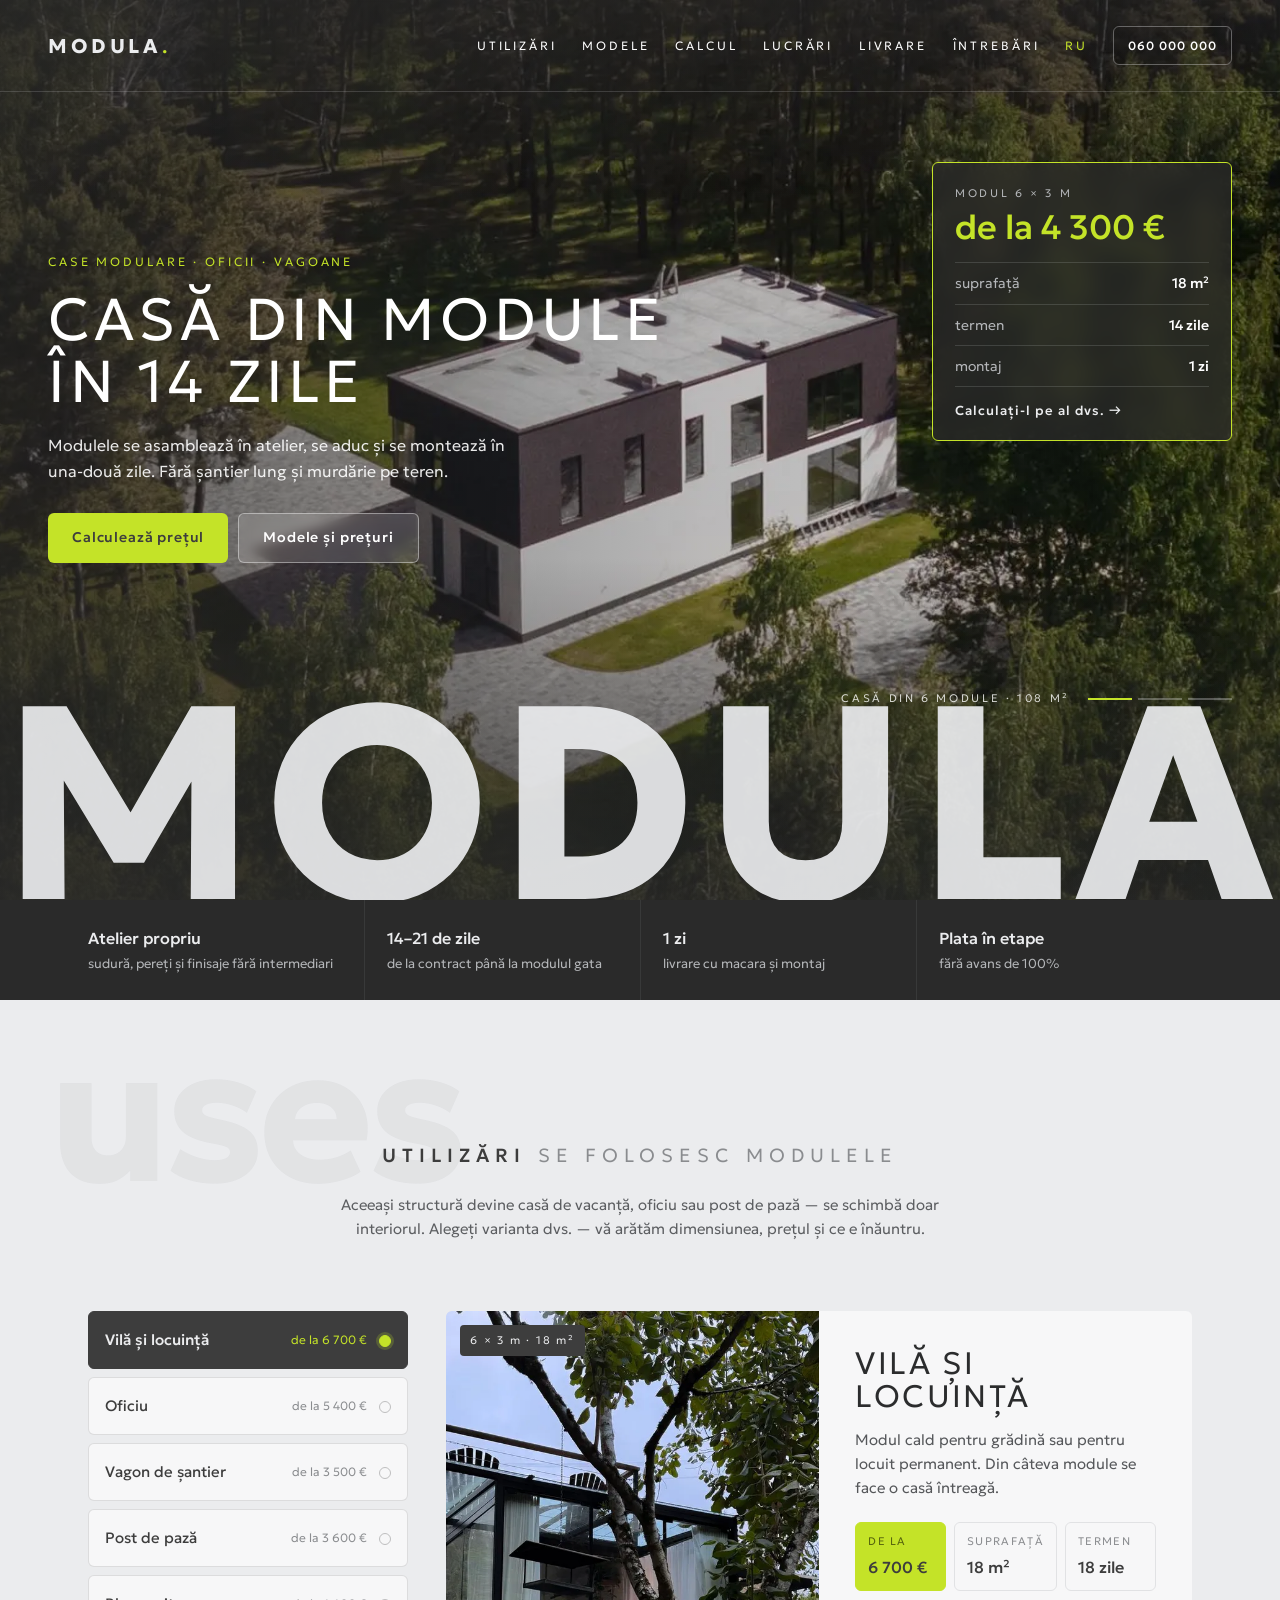
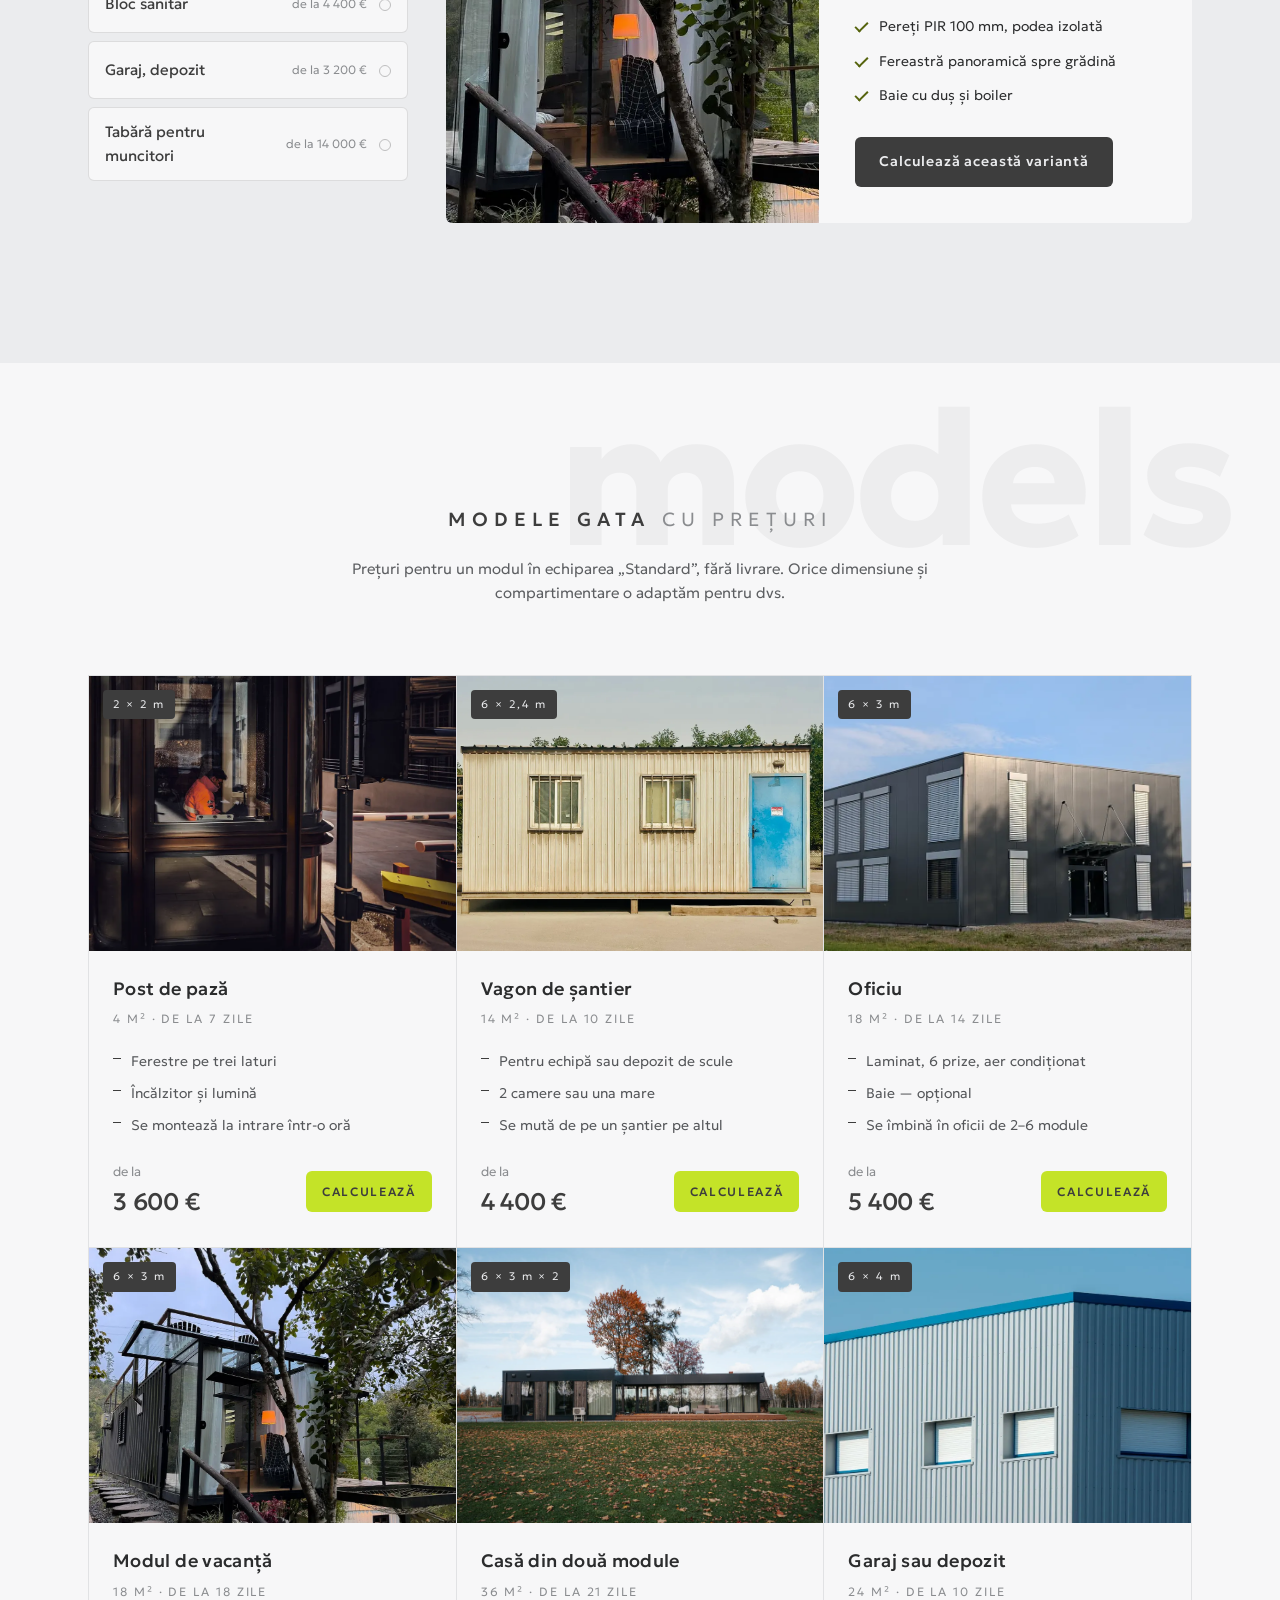
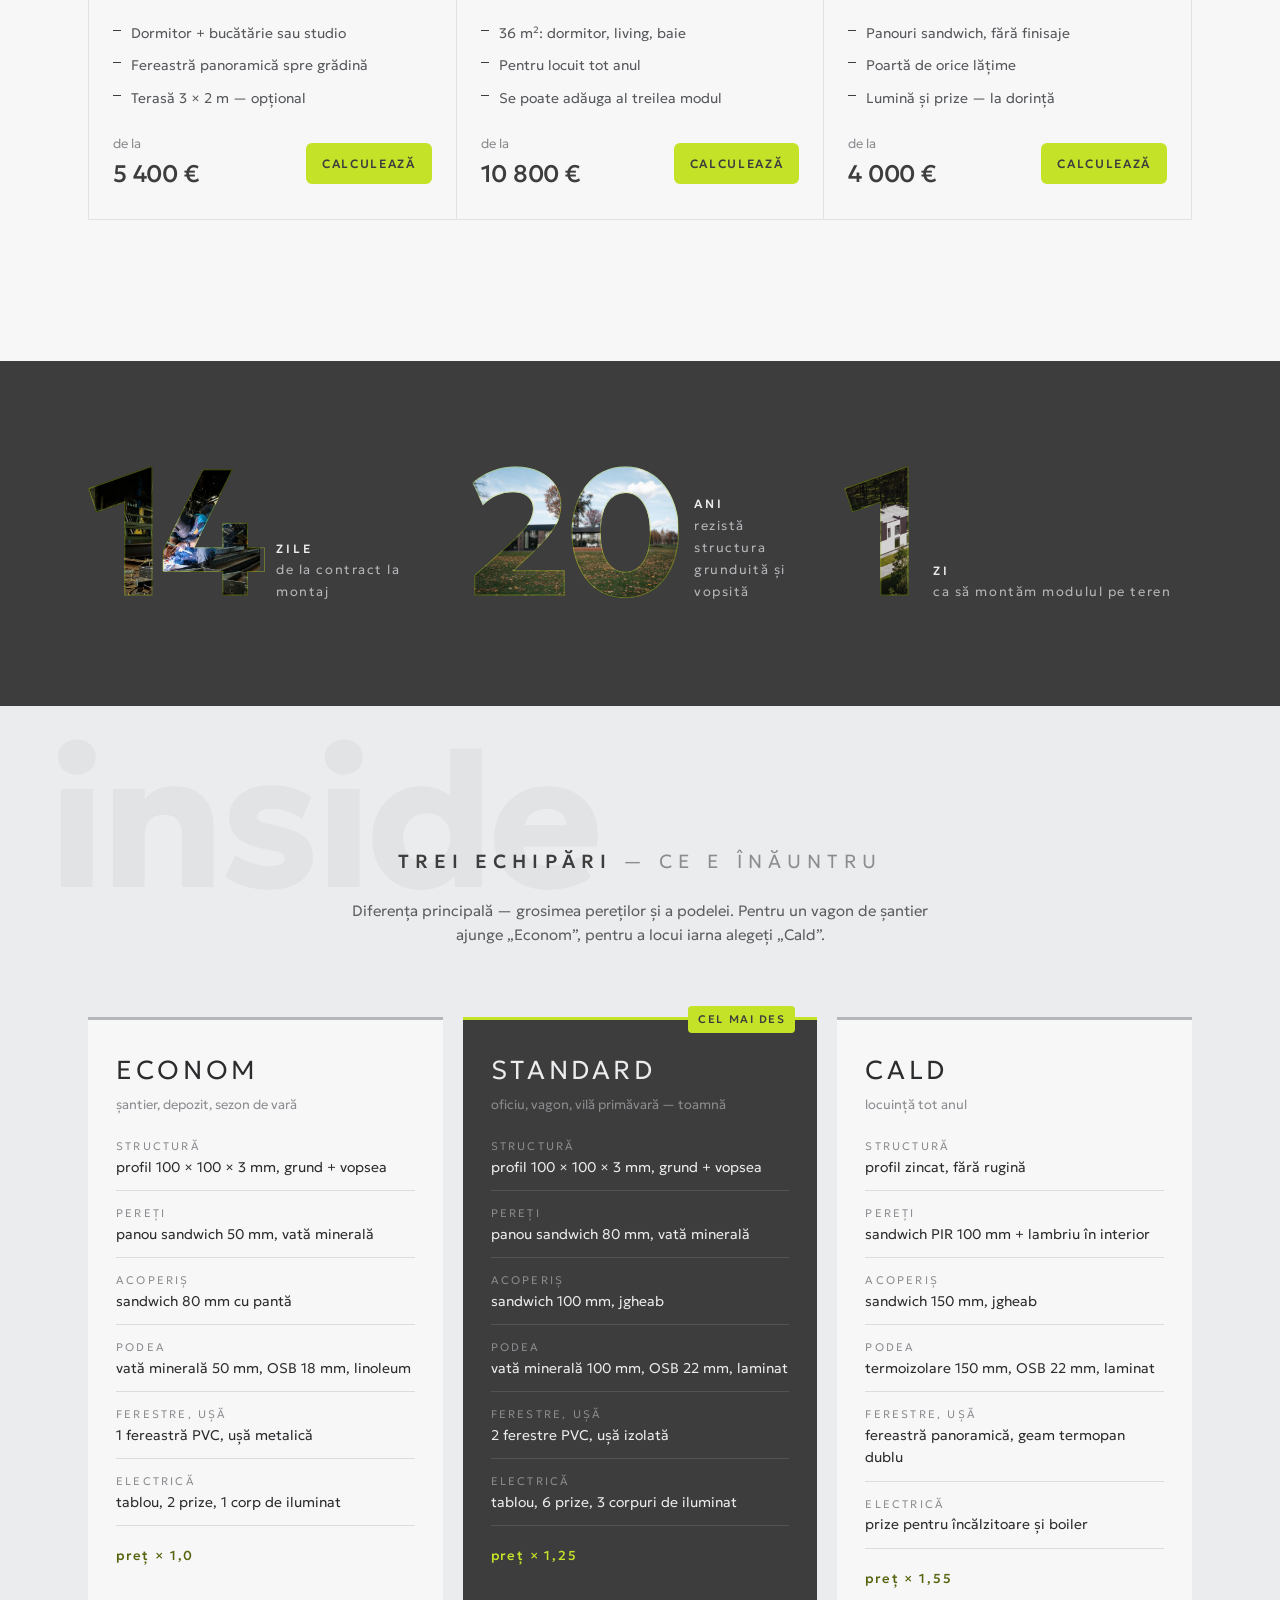
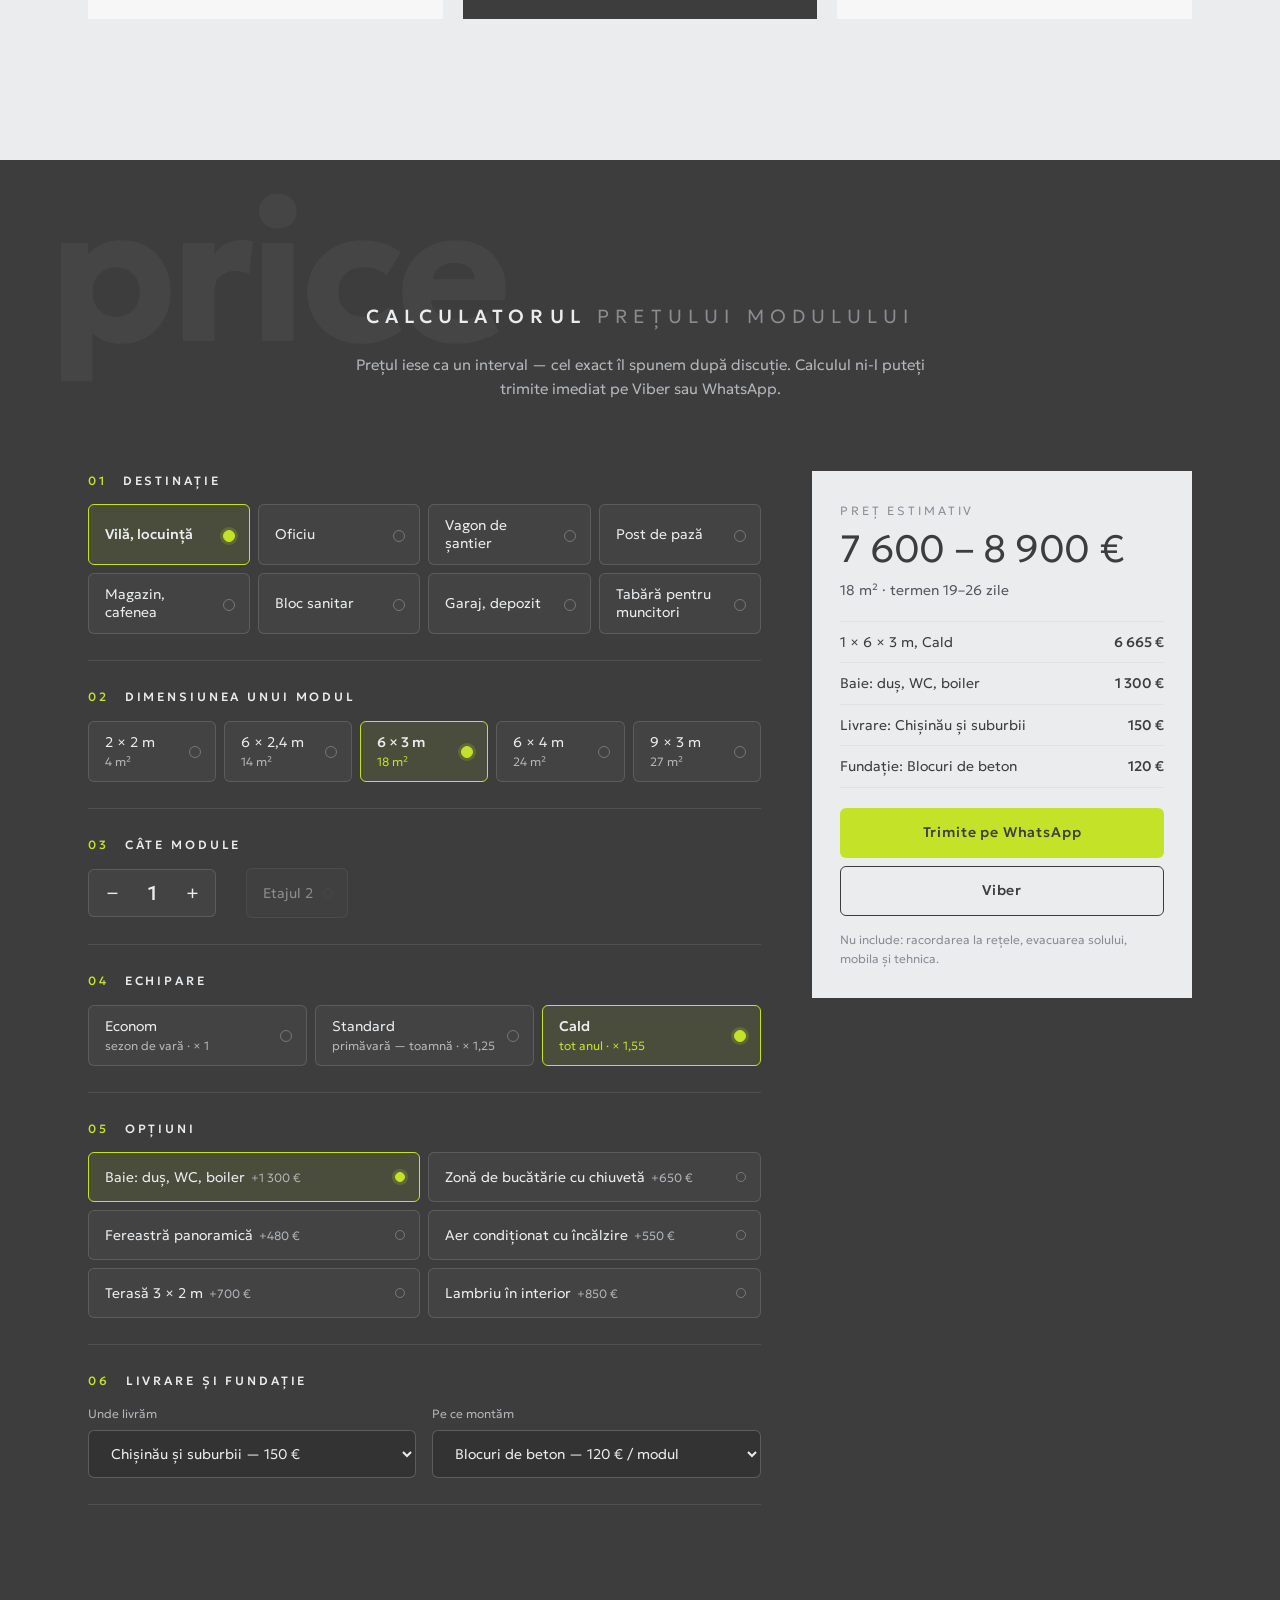
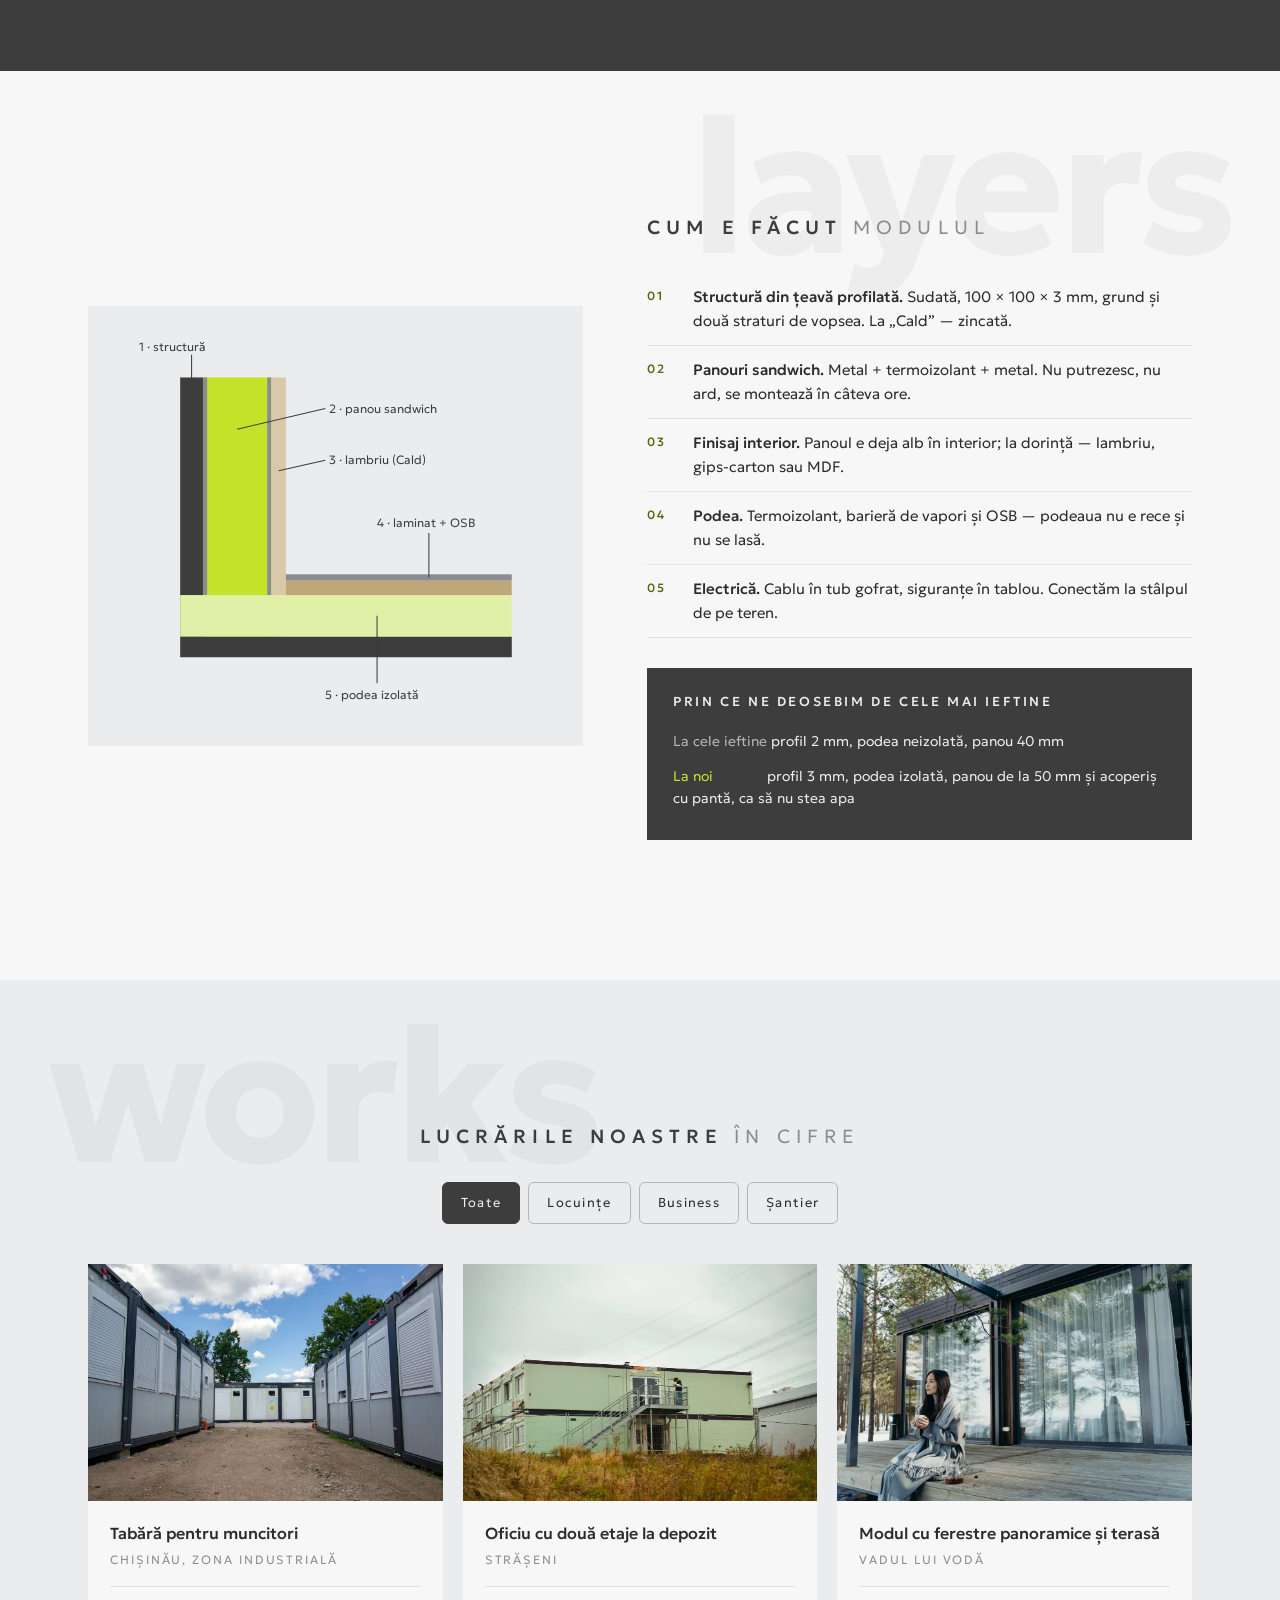
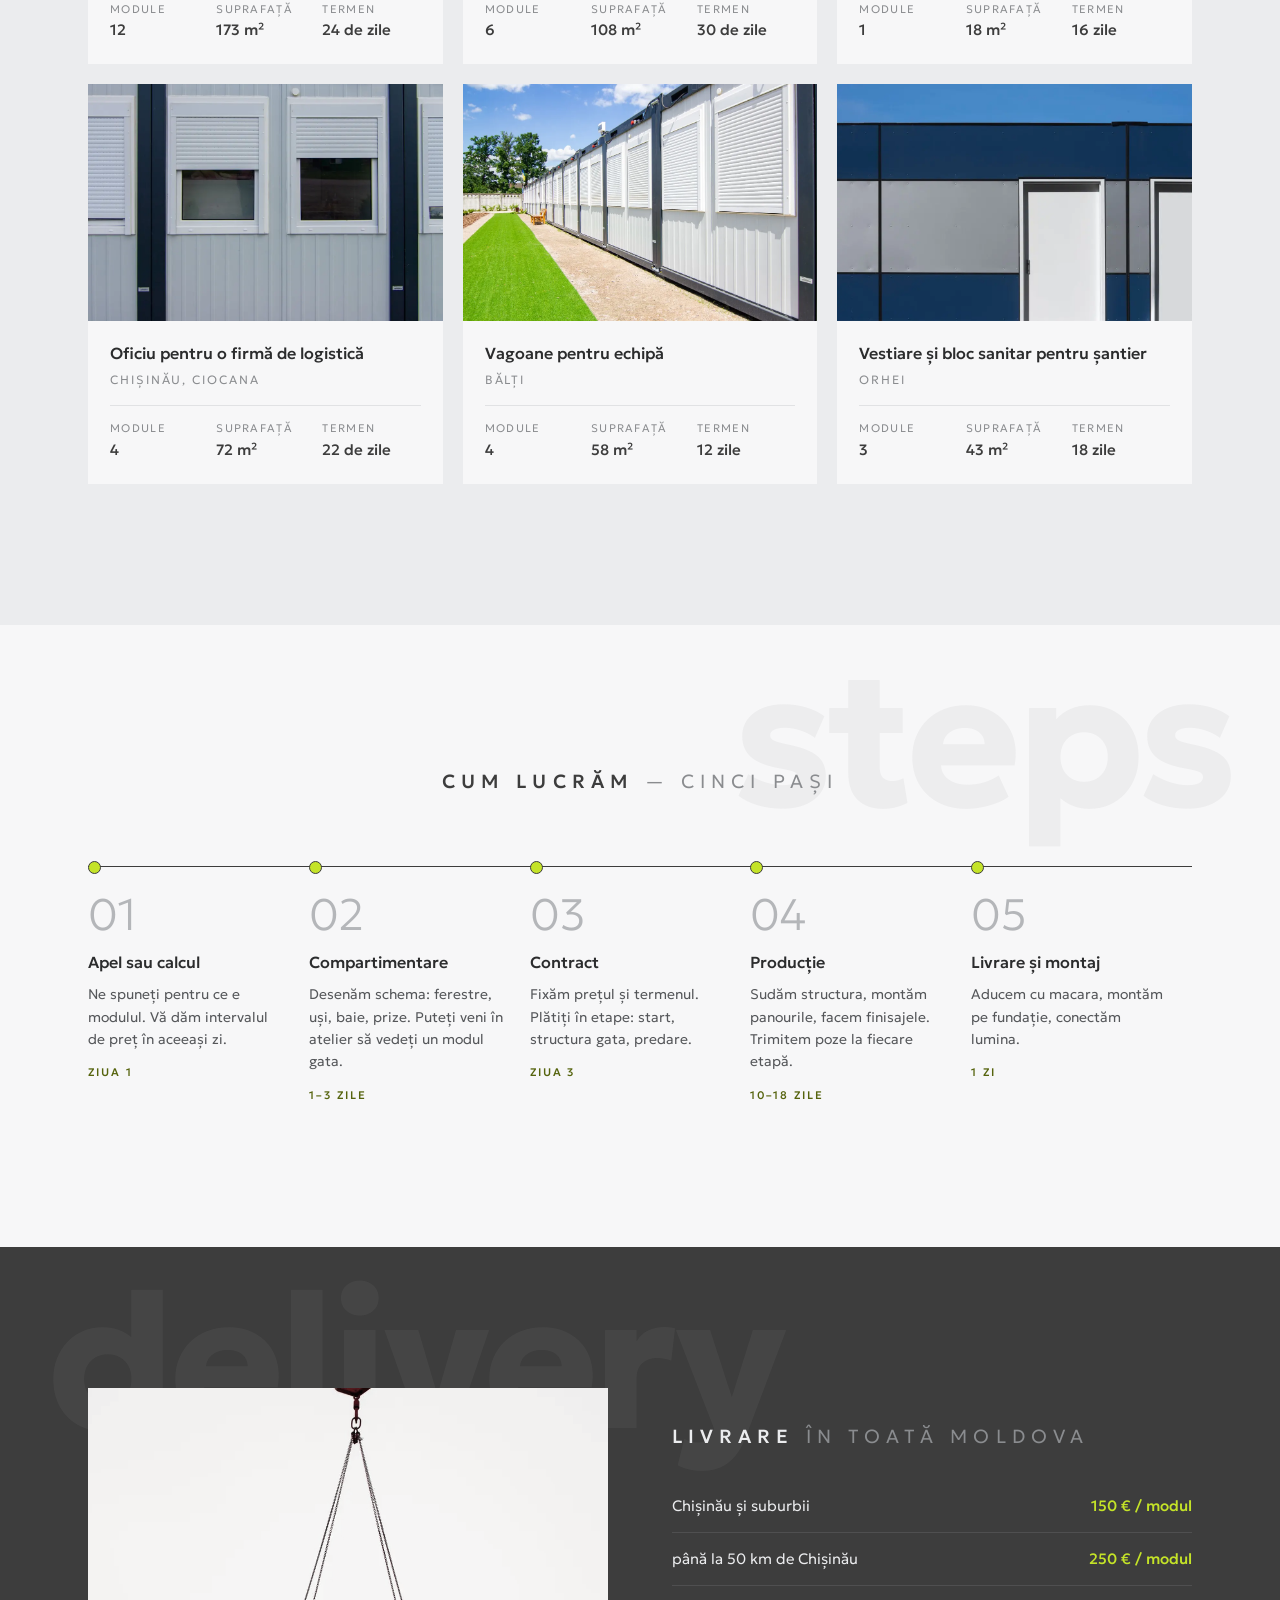
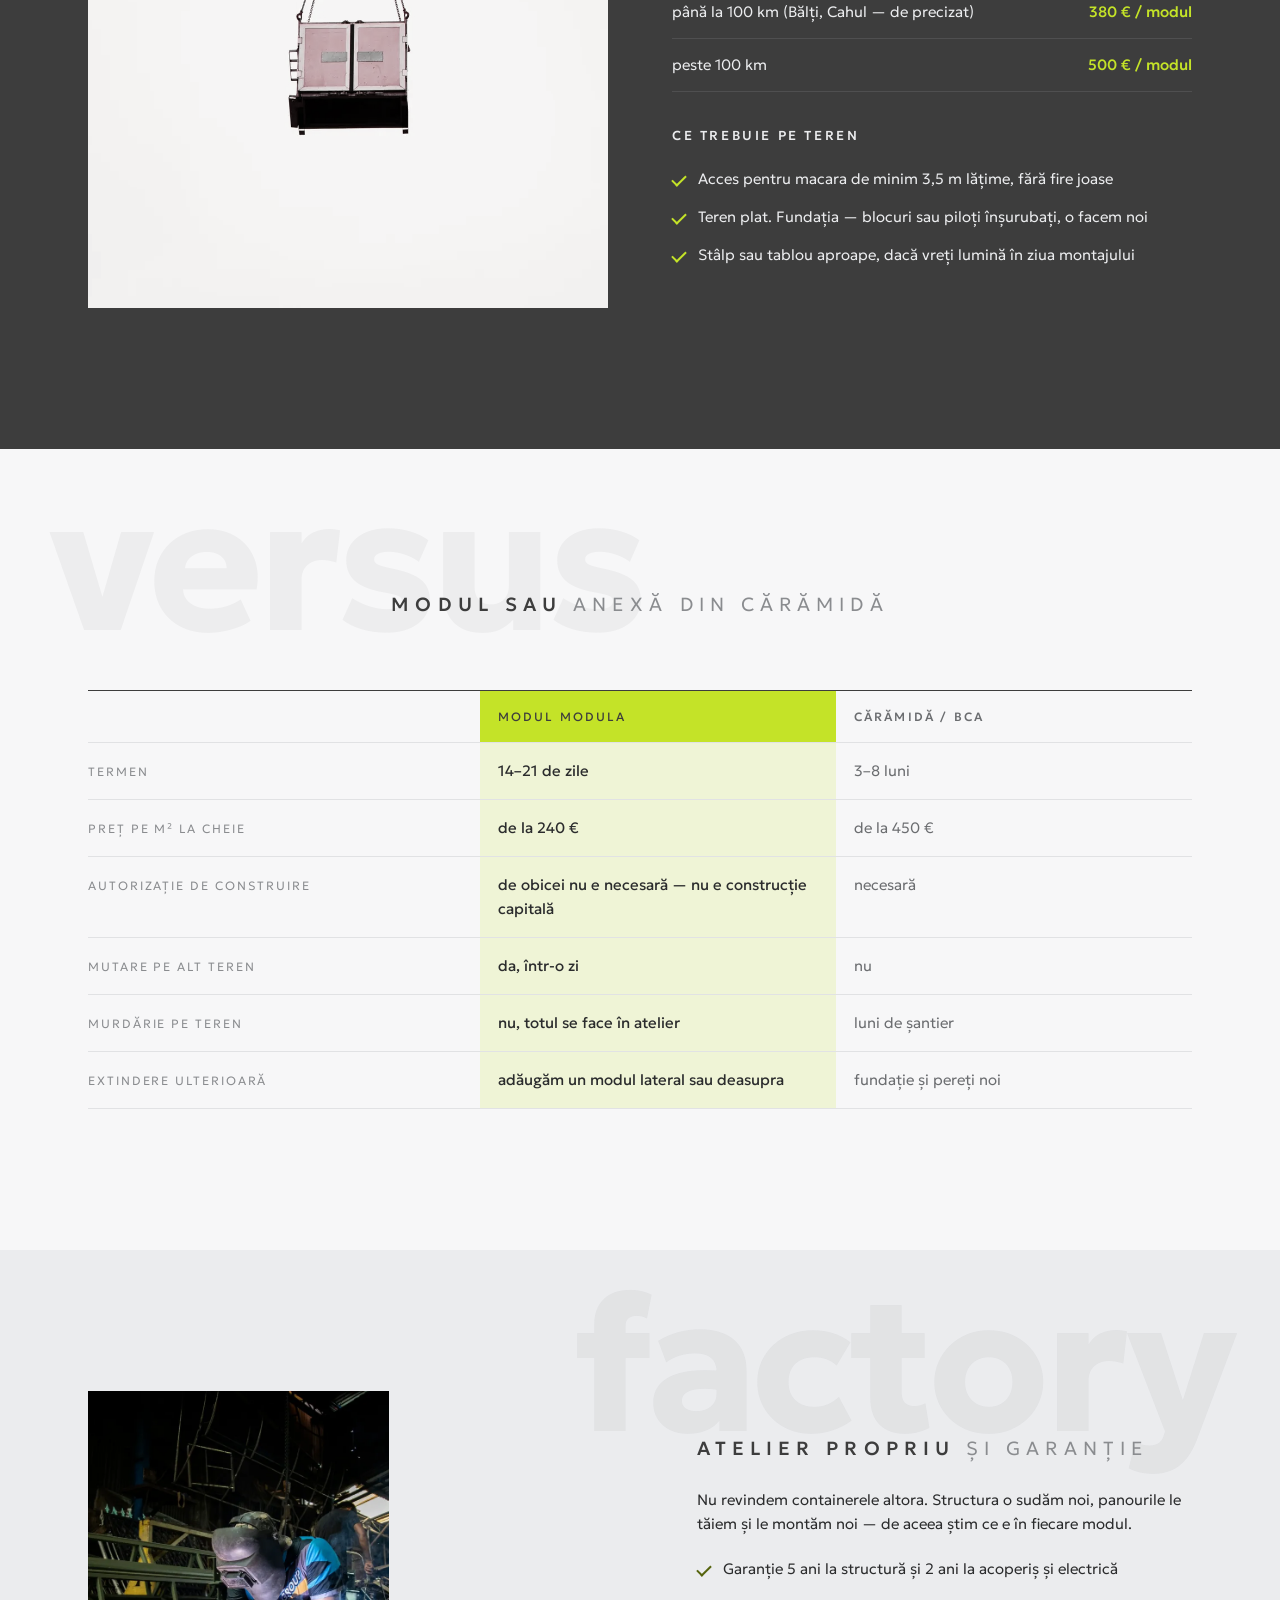
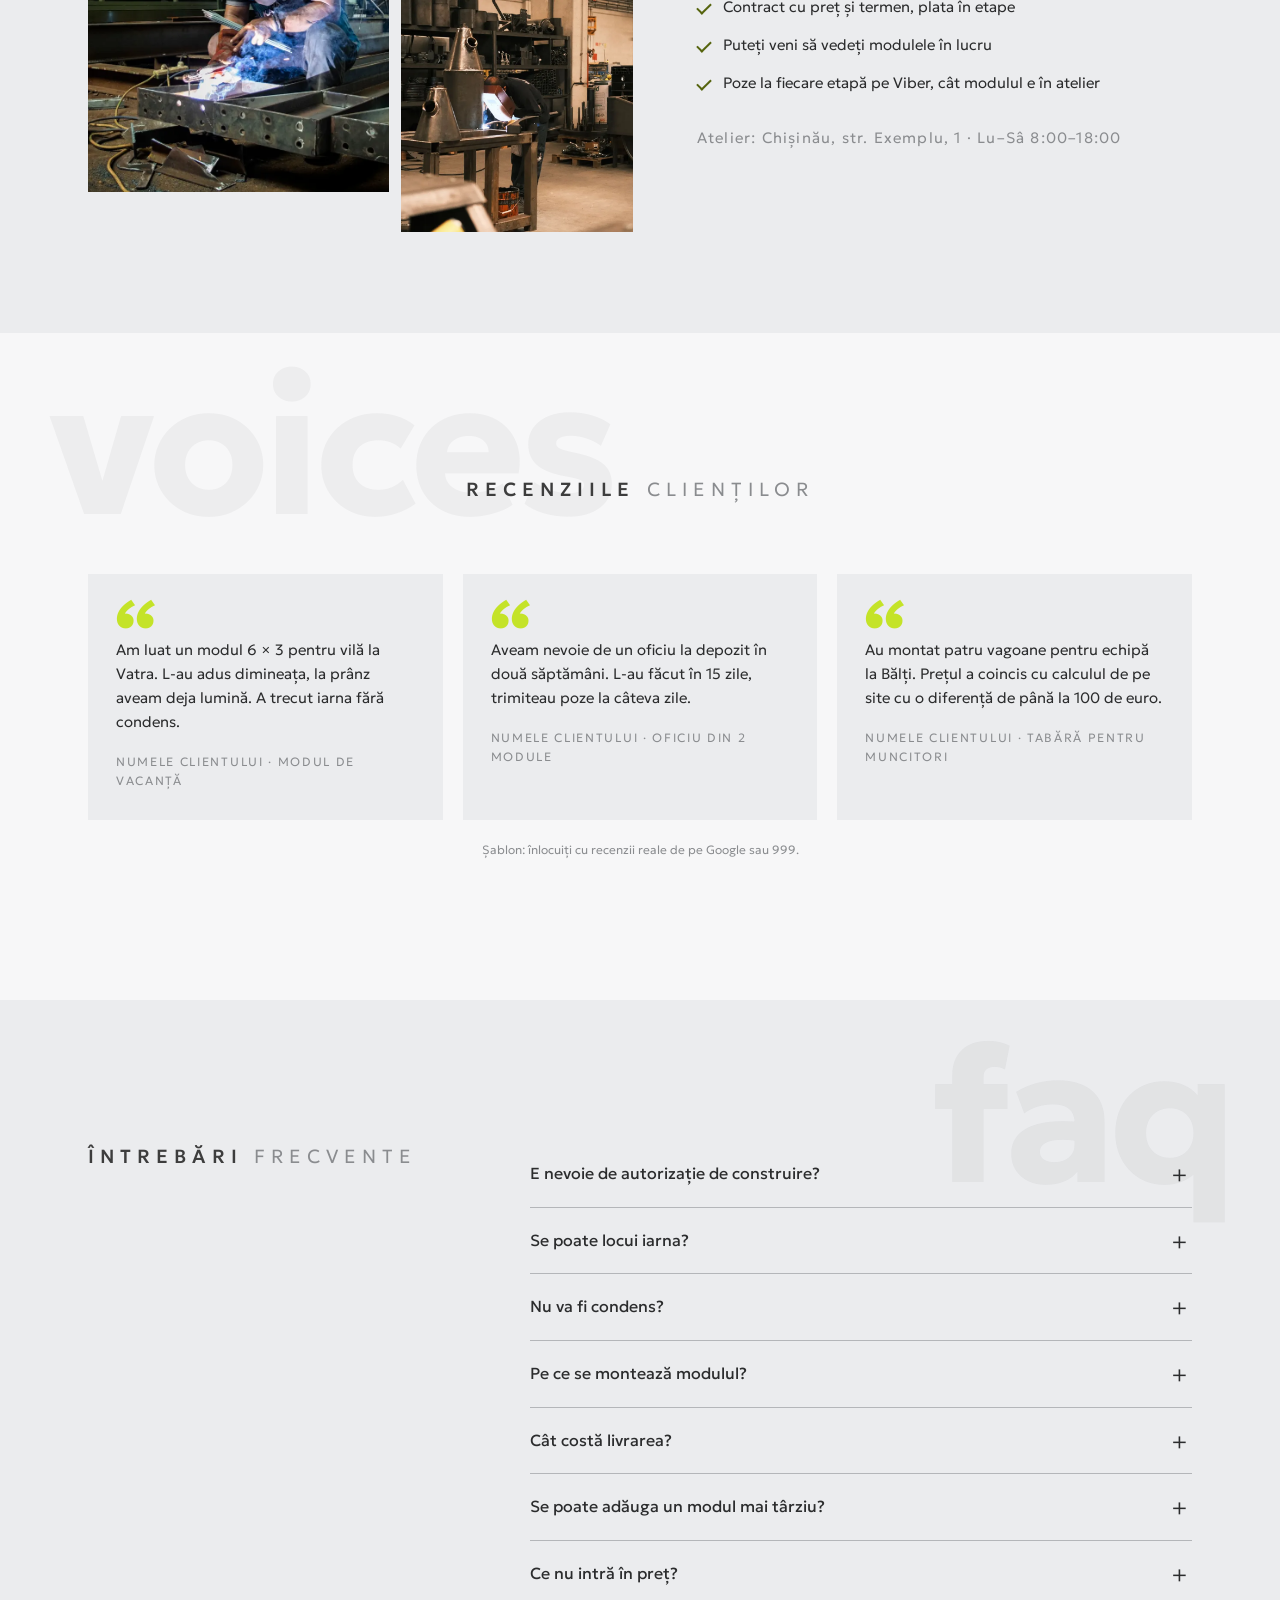
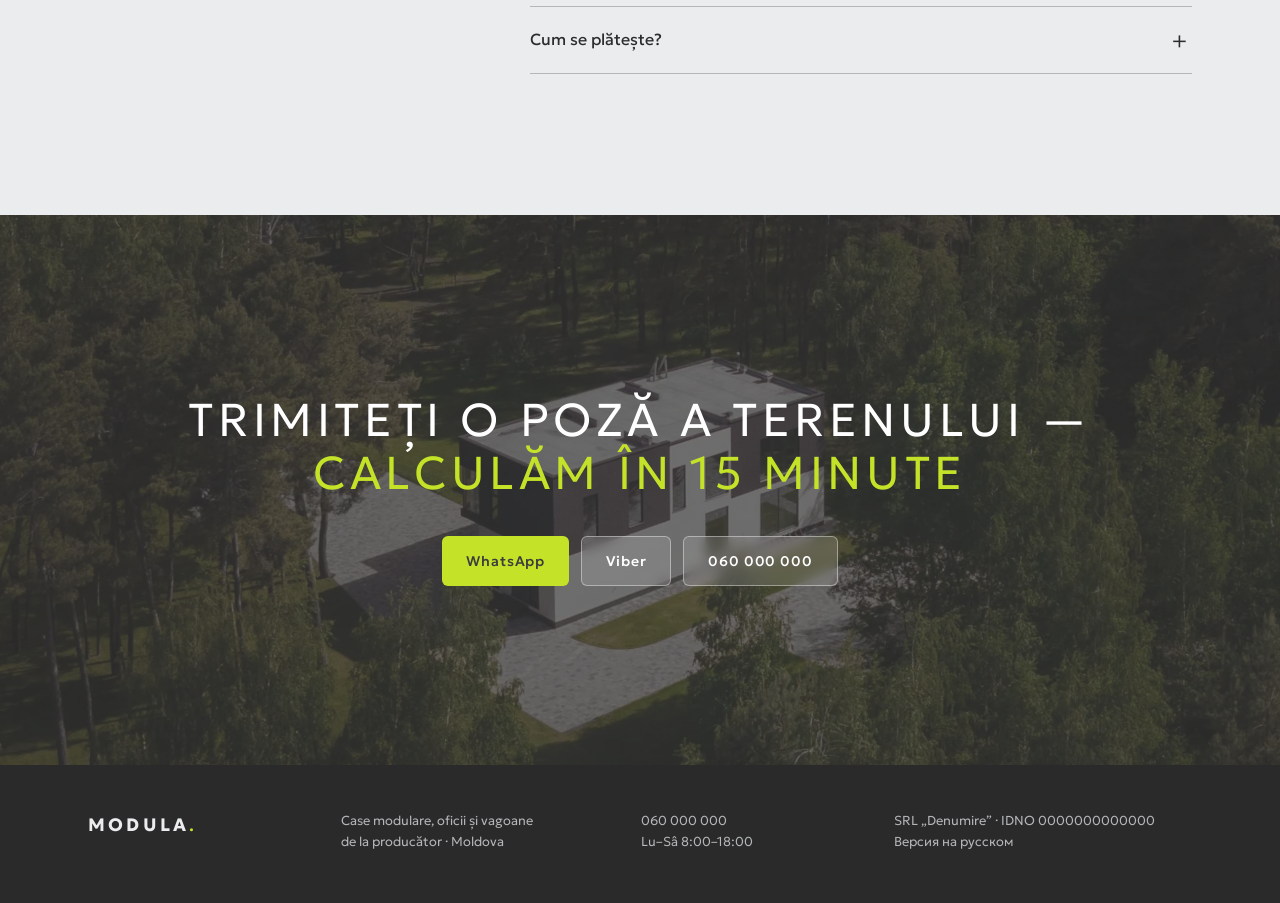
==== commit 078ecb25: "Add files via upload" ====
--- a/ro.html
+++ b/ro.html
@@ -16,47 +16,26 @@
 <link rel="alternate" hreflang="ru" href="index.html">
 <link rel="icon" href="favicon.svg" type="image/svg+xml">
 <link rel="preload" href="fonts/Geologica-Light.woff2" as="font" type="font/woff2" crossorigin>
-<link rel="stylesheet" href="style.css?v=8">
+<link rel="stylesheet" href="style.css?v=13">
 </head>
 <body>
 
-<div class="vlines" aria-hidden="true"><i></i><i></i><i></i></div>
-
 <!-- ============ HERO ============ -->
 <header class="hero" id="top">
-  <aside class="hero__panel">
+  <div class="hero__slides">
+    <figure class="hero__slide is-on" data-cap="casă din 6 module · 108 m²" data-t="Casă din module în 14 zile" data-p="Modulele se asamblează în atelier, se aduc și se montează în una-două zile. Fără șantier lung și murdărie pe teren.">
+      <img src="img/hero-1.webp" alt="Casă modulară cu două etaje într-o pădure de pini, vedere de sus" fetchpriority="high">
+    </figure>
+    <figure class="hero__slide" data-cap="casă din 4 module · 72 m²" data-t="Se poate locui tot anul" data-p="Patru module — dormitoare, bucătărie-living și terasă pe toată lungimea. Pereți și podea izolate, ferestre panoramice.">
+      <img src="img/hero-2.webp" alt="Casă modulară cu un etaj, cu vitraje panoramice și terasă, toamna" loading="lazy">
+    </figure>
+    <figure class="hero__slide" data-cap="modul 6 × 3 m · 18 m²" data-t="Producție proprie" data-p="Structura, pereții și finisajele le facem noi, fără intermediari. Trimitem poze la fiecare etapă, cât modulul e în atelier.">
+      <img src="img/hero-3.webp" alt="Modul cu vitraje panoramice seara, cu lumina aprinsă înăuntru" loading="lazy">
+    </figure>
+  </div>
+
+  <div class="hero__top">
     <a class="logo" href="#top" aria-label="MODULA — pagina principală">MODULA<b>.</b></a>
-    <div class="hero__metric">
-      <span class="hero__num" id="heroNum">108</span><sup id="heroUnit">m²</sup>
-      <span class="hero__cap" id="heroCap">casă din 6 module, 2 etaje</span>
-    </div>
-    <div class="hero__ctrl">
-      <button class="hero__arr" id="heroPrev" aria-label="Slide-ul anterior">←</button>
-      <span class="hero__count"><b id="heroIdx">01</b> / 03</span>
-      <button class="hero__arr" id="heroNext" aria-label="Slide-ul următor">→</button>
-    </div>
-    <p class="hero__vert">atelier propriu · Moldova</p>
-    <ul class="hero__soc">
-      <li><a href="#" aria-label="Instagram">ig</a></li>
-      <li><a href="#" aria-label="Facebook">fb</a></li>
-      <li><a href="#" aria-label="TikTok">tt</a></li>
-    </ul>
-    <span class="ghost ghost--panel" aria-hidden="true">modula</span>
-  </aside>
-
-  <div class="hero__stage">
-    <div class="hero__slides">
-      <figure class="hero__slide is-on" data-num="108" data-unit="m²" data-cap="casă din 6 module, 2 etaje" data-t="Modul pentru locuit" data-p="O casă din module în locul unui șantier lung. Modulele se asamblează în atelier, se aduc și se montează în una-două zile.">
-        <img src="img/hero-1.webp" alt="Casă modulară cu două etaje într-o pădure de pini, vedere de sus" fetchpriority="high">
-      </figure>
-      <figure class="hero__slide" data-num="72" data-unit="m²" data-cap="casă din patru module" data-t="Casă într-o lună" data-p="Patru module — dormitoare, bucătărie-living și terasă pe toată lungimea. Ferestre panoramice, se poate locui tot anul.">
-        <img src="img/hero-2.webp" alt="Casă modulară cu un etaj, cu vitraje panoramice și terasă, toamna" loading="lazy">
-      </figure>
-      <figure class="hero__slide" data-num="14" data-unit="zile" data-cap="de la contract la montaj" data-t="Producție proprie" data-p="Structura, pereții și finisajele le facem noi, fără intermediari. Vă trimitem poze la fiecare etapă, cât modulul e în atelier.">
-        <img src="img/hero-3.webp" alt="Modul cu vitraje panoramice seara, cu lumina aprinsă înăuntru" loading="lazy">
-      </figure>
-    </div>
-
     <nav class="nav" aria-label="Meniu">
       <a href="#uses">Utilizări</a>
       <a href="#models">Modele</a>
@@ -68,17 +47,41 @@
       <a class="nav__tel" href="tel:+37360000000">060 000 000</a>
     </nav>
     <button class="burger" id="burger" aria-label="Deschide meniul" aria-expanded="false"><i></i><i></i></button>
-
+  </div>
+
+  <div class="hero__body">
     <div class="hero__text">
       <p class="eyebrow">Case modulare · oficii · vagoane</p>
-      <h1 class="hero__title" id="heroTitle">Modul pentru locuit</h1>
-      <p class="hero__lead" id="heroLead">O casă din module în locul unui șantier lung. Modulele se asamblează în atelier, se aduc și se montează în una-două zile.</p>
+      <h1 class="hero__title" id="heroTitle">Casă din module în 14 zile</h1>
+      <p class="hero__lead" id="heroLead">Modulele se asamblează în atelier, se aduc și se montează în una-două zile. Fără șantier lung și murdărie pe teren.</p>
       <div class="hero__btns">
         <a class="btn btn--lime" href="#calc">Calculează prețul</a>
         <a class="btn btn--glass" href="#models">Modele și prețuri</a>
       </div>
     </div>
-  </div>
+
+    <aside class="hero__price">
+      <p class="hero__price-cap">Modul 6 × 3 m</p>
+      <p class="hero__price-sum">de la 4 300 €</p>
+      <ul>
+        <li><span>suprafață</span><b>18 m²</b></li>
+        <li><span>termen</span><b>14 zile</b></li>
+        <li><span>montaj</span><b>1 zi</b></li>
+      </ul>
+      <a class="hero__price-go" href="#calc">Calculați-l pe al dvs. →</a>
+    </aside>
+  </div>
+
+  <div class="hero__dots">
+    <span class="hero__cap" id="heroCap">casă din 6 module · 108 m²</span>
+    <div class="hero__bars" role="tablist" aria-label="Slide-uri">
+      <button class="is-on" aria-label="Slide-ul 1"><i></i></button>
+      <button aria-label="Slide-ul 2"><i></i></button>
+      <button aria-label="Slide-ul 3"><i></i></button>
+    </div>
+  </div>
+
+  <p class="hero__word" aria-hidden="true">MODULA</p>
 </header>
 
 <!-- ============ FACTS ============ -->
@@ -96,16 +99,20 @@
   <span class="ghost" aria-hidden="true">uses</span>
   <div class="wrap">
     <h2 class="stitle">Utilizări <span>se folosesc modulele</span></h2>
-    <p class="slead">Aceeași structură devine casă de vacanță, oficiu sau post de pază — se schimbă doar interiorul. Apăsați pe varianta dvs. și calculatorul pune dimensiunea.</p>
-  </div>
-  <div class="strip" id="strip">
-    <button class="strip__it" data-type="dacha"><img src="img/use-dacha.webp" alt="Modul din sticlă pe o pantă printre copaci" loading="lazy"><span class="strip__v">Vilă și locuință</span><span class="strip__d">6 × 3 m · 18 m²</span></button>
-    <button class="strip__it" data-type="office"><img src="img/use-office.webp" alt="Clădire modulară întunecată cu două etaje și rulouri" loading="lazy"><span class="strip__v">Oficiu</span><span class="strip__d">6 × 3 m · 18 m²</span></button>
-    <button class="strip__it" data-type="bytovka"><img src="img/use-bytovka.webp" alt="Vagon de șantier cu ușă albastră pe suporturi" loading="lazy"><span class="strip__v">Vagon de șantier</span><span class="strip__d">6 × 2,4 m · 14 m²</span></button>
-    <button class="strip__it" data-type="post"><img src="img/use-post.webp" alt="Paznic în ghereta de la intrarea pe teritoriu" loading="lazy"><span class="strip__v">Post de pază</span><span class="strip__d">2 × 2 m · 4 m²</span></button>
-    <button class="strip__it" data-type="sanblok"><img src="img/use-sanblok.webp" alt="Modul tehnic gri cu ușă de ventilație" loading="lazy"><span class="strip__v">Bloc sanitar</span><span class="strip__d">6 × 2,4 m · 14 m²</span></button>
-    <button class="strip__it" data-type="sklad"><img src="img/use-sklad.webp" alt="Clădire din panouri sandwich cu ferestre" loading="lazy"><span class="strip__v">Garaj, depozit</span><span class="strip__d">6 × 4 m · 24 m²</span></button>
-    <button class="strip__it" data-type="gorodok"><img src="img/use-gorodok.webp" alt="Rând de module locuibile pentru muncitori" loading="lazy"><span class="strip__v">Tabără pentru muncitori</span><span class="strip__d">de la 4 module</span></button>
+    <p class="slead">Aceeași structură devine casă de vacanță, oficiu sau post de pază — se schimbă doar interiorul. Alegeți varianta dvs. — vă arătăm dimensiunea, prețul și ce e înăuntru.</p>
+  </div>
+  <div class="wrap uses">
+    <div class="uses__list" id="usesList" role="tablist" aria-label="Pentru ce e modulul"></div>
+    <article class="uses__card" id="usesCard" aria-live="polite">
+      <div class="uses__img"><img id="uImg" src="img/use-dacha.webp" alt="" loading="lazy"><span class="uses__tag" id="uTag">6 × 3 m · 18 m²</span></div>
+      <div class="uses__body">
+        <h3 id="uTitle">Vilă și locuință</h3>
+        <p id="uText"></p>
+        <ul class="uses__specs" id="uSpecs"></ul>
+        <ul class="uses__inc" id="uInc"></ul>
+        <button class="btn btn--dark" id="uGo" type="button">Calculează această variantă</button>
+      </div>
+    </article>
   </div>
 </section>
 
@@ -483,6 +490,6 @@
   "baseDays": 14
 }
 </script>
-<script src="main.js?v=8"></script>
+<script src="main.js?v=10"></script>
 </body>
 </html>
--- a/style.css
+++ b/style.css
@@ -1,374 +1,399 @@
-/* MODULA — шаблон «модульные конструкции». Палитра: Volcanic slag / Alpine ice / Summit stone + Lichen green */
-@font-face{font-family:Geologica;src:url(fonts/Geologica-ExtraLight.woff2) format("woff2");font-weight:200;font-display:swap}
-@font-face{font-family:Geologica;src:url(fonts/Geologica-Light.woff2) format("woff2");font-weight:300;font-display:swap}
-@font-face{font-family:Geologica;src:url(fonts/Geologica-Regular.woff2) format("woff2");font-weight:400;font-display:swap}
-@font-face{font-family:Geologica;src:url(fonts/Geologica-Medium.woff2) format("woff2");font-weight:500;font-display:swap}
-@font-face{font-family:Geologica;src:url(fonts/Geologica-Bold.woff2) format("woff2");font-weight:700;font-display:swap}
-
-:root{
-  --slag:#3D3D3D; --slag-2:#333333; --slag-3:#2A2A2A;
-  --ice:#EBECEE; --ice-2:#E1E2E4; --white:#F7F7F8;
-  --stone:#8A8C8F; --stone-l:#B4B6B9;
-  --lichen:#C4E328; --lichen-h:#D3EE4C; --lichen-ink:#56640E;
-  --ink:#2B2C2D;
-  --wrap:1200px; --pad:clamp(18px,4vw,48px);
-  --panel:clamp(240px,22vw,320px);
-  --track:.24em;
-  --ease:cubic-bezier(.2,.7,.2,1);
-}
-*{box-sizing:border-box;margin:0;padding:0}
-html{scroll-behavior:smooth;scroll-padding-top:20px}
-body{font-family:Geologica,system-ui,sans-serif;font-weight:300;font-size:16px;line-height:1.6;color:var(--ink);background:var(--white);overflow-x:hidden}
-img{display:block;max-width:100%}
-a{color:inherit;text-decoration:none}
-button{font:inherit;color:inherit;background:none;border:0;cursor:pointer}
-b,strong{font-weight:500}
-.wrap{max-width:var(--wrap);margin:0 auto;padding:0 var(--pad);position:relative;z-index:1}
-
-/* вертикальные линии сетки, как в референсе */
-.vlines{position:fixed;inset:0;pointer-events:none;z-index:50;display:flex;justify-content:space-evenly;padding:0 var(--pad);mix-blend-mode:difference}
-.vlines i{width:1px;background:rgba(255,255,255,.06)}
-
-/* призрачные слова */
-.ghost{position:absolute;top:clamp(10px,3vw,40px);left:var(--pad);font-weight:700;font-size:clamp(90px,15vw,240px);line-height:.8;letter-spacing:-.03em;color:rgba(61,61,61,.05);pointer-events:none;user-select:none;white-space:nowrap;z-index:0}
-.ghost--r{left:auto;right:var(--pad)}
-.ghost--d{color:rgba(235,236,238,.05)}
-
-/* кнопки — пилюли */
-.btn{display:inline-flex;align-items:center;justify-content:center;gap:8px;min-height:50px;padding:0 24px;border-radius:6px;font-weight:500;font-size:14px;letter-spacing:.06em;transition:background .25s,color .25s,border-color .25s,transform .25s var(--ease)}
-.btn:hover{transform:translateY(-2px)}
-.btn--lime{background:var(--lichen);color:var(--slag)}
-.btn--lime:hover{background:var(--lichen-h)}
-.btn--glass{background:rgba(247,247,248,.14);color:#fff;border:1px solid rgba(255,255,255,.4);backdrop-filter:blur(6px)}
-.btn--glass:hover{background:rgba(247,247,248,.26)}
-.btn--line{border:1px solid rgba(235,236,238,.35);color:var(--ice)}
-.btn--line:hover{border-color:var(--lichen);color:var(--lichen)}
-
-/* ============ HERO ============ */
-.hero{display:grid;grid-template-columns:var(--panel) 1fr;min-height:100vh;min-height:100svh;background:var(--slag)}
-.hero__panel{position:relative;background:var(--slag);color:var(--ice);padding:28px 28px 30px;display:flex;flex-direction:column;overflow:hidden}
-.logo{font-weight:700;font-size:20px;letter-spacing:.18em;color:var(--ice)}
-.logo b{color:var(--lichen)}
-.hero__metric{margin-top:clamp(40px,10vh,110px);position:relative;z-index:1}
-.hero__num{font-weight:200;font-size:clamp(76px,8vw,120px);line-height:.85;letter-spacing:-.04em;display:inline-block;transition:opacity .35s}
-.hero__metric sup{font-size:16px;font-weight:400;color:var(--lichen);vertical-align:top;margin-left:6px;position:relative;top:10px}
-.hero__cap{display:block;margin-top:14px;font-size:12px;letter-spacing:var(--track);text-transform:uppercase;color:var(--stone-l)}
-.hero__ctrl{display:flex;align-items:center;gap:14px;margin-top:34px;font-size:12px;letter-spacing:.2em;position:relative;z-index:1}
-.hero__count b{color:var(--lichen);font-weight:500}
-.hero__arr{width:38px;height:38px;border-radius:6px;border:1px solid rgba(235,236,238,.25);transition:border-color .25s,color .25s}
-.hero__arr:hover{border-color:var(--lichen);color:var(--lichen)}
-.hero__vert{writing-mode:vertical-rl;transform:rotate(180deg);margin-top:auto;font-size:11px;letter-spacing:.3em;text-transform:uppercase;color:var(--stone);position:relative;z-index:1}
-.hero__soc{list-style:none;display:flex;gap:16px;margin-top:22px;font-size:12px;letter-spacing:.14em;color:var(--stone-l);position:relative;z-index:1}
-.hero__soc a:hover{color:var(--lichen)}
-.ghost--panel{top:auto;bottom:-10px;left:16px;font-size:clamp(70px,7vw,110px);color:rgba(235,236,238,.06)}
-
-.hero__stage{position:relative;overflow:hidden;color:#fff}
-.hero__slides,.hero__slide{position:absolute;inset:0}
-.hero__slide{opacity:0;transition:opacity 1s var(--ease)}
-.hero__slide.is-on{opacity:1}
-.hero__slide img{width:100%;height:100%;object-fit:cover;transform:scale(1.06);transition:transform 7s linear}
-.hero__slide.is-on img{transform:scale(1)}
-.hero__stage::after{content:"";position:absolute;inset:0;background:linear-gradient(200deg,rgba(42,42,42,.35) 0%,rgba(42,42,42,0) 35%),linear-gradient(0deg,rgba(42,42,42,.72) 0%,rgba(42,42,42,0) 55%);pointer-events:none}
-
-.nav{position:absolute;top:26px;right:var(--pad);z-index:3;display:flex;align-items:center;gap:clamp(14px,2vw,30px);font-size:12px;letter-spacing:var(--track);text-transform:uppercase}
-.nav a{padding:6px 0;border-bottom:1px solid transparent;transition:border-color .25s,color .25s}
-.nav a:hover{border-color:var(--lichen)}
-.nav__lang{color:var(--lichen)}
-.nav__tel{letter-spacing:.08em;font-weight:500}
-.burger{display:none}
-
-.hero__text{position:absolute;right:var(--pad);bottom:clamp(36px,8vh,80px);z-index:2;max-width:560px;text-align:right}
-.eyebrow{text-shadow:0 1px 10px rgba(0,0,0,.45);font-size:12px;letter-spacing:var(--track);text-transform:uppercase;color:var(--lichen);margin-bottom:16px}
-.hero__title{font-weight:300;font-size:clamp(34px,4.6vw,64px);line-height:1.04;letter-spacing:.12em;text-transform:uppercase;transition:opacity .35s}
-.hero__lead{margin:18px 0 26px auto;max-width:430px;font-size:15px;line-height:1.65;color:rgba(255,255,255,.9);transition:opacity .35s}
-.hero__btns{display:flex;gap:12px;justify-content:flex-end;flex-wrap:wrap}
-.is-fading{opacity:0}
-
-/* ============ FACTS ============ */
-.facts{background:var(--slag-3);color:var(--stone-l)}
-.facts__row{display:grid;grid-template-columns:repeat(4,1fr)}
-.facts__row p{padding:26px 22px 26px 0;font-size:13px;line-height:1.5}
-.facts__row p+p{padding-left:22px;border-left:1px solid rgba(235,236,238,.08)}
-.facts__row b{display:block;color:var(--ice);font-size:16px;margin-bottom:4px}
-
-/* ============ SECTIONS ============ */
-.sec{position:relative;padding:clamp(80px,11vw,150px) 0;overflow:hidden;background:var(--white)}
-.sec--ice{background:var(--ice)}
-#uses{padding-bottom:0}
-.sec--slag{background:var(--slag);color:var(--ice)}
-.stitle{position:relative;z-index:1;text-align:center;font-weight:500;font-size:clamp(15px,1.6vw,19px);letter-spacing:.32em;text-transform:uppercase;color:var(--slag)}
-.stitle span{color:var(--stone);font-weight:300}
-.stitle--d{color:var(--ice)}
-.stitle--l{text-align:left}
-.slead{position:relative;z-index:1;max-width:600px;margin:22px auto 0;text-align:center;font-size:15px;color:#5c5e61}
-.slead--d{color:var(--stone-l)}
-
-/* ============ USES strip ============ */
-.strip{display:flex;height:clamp(380px,46vw,560px);margin-top:clamp(40px,6vw,70px);position:relative;z-index:1}
-.strip__it{position:relative;flex:1;overflow:hidden;text-align:left;transition:flex .6s var(--ease)}
-.strip__it img{position:absolute;inset:0;width:100%;height:100%;object-fit:cover;filter:saturate(.75);transition:filter .5s,transform .8s var(--ease)}
-.strip__it::after{content:"";position:absolute;inset:0;background:linear-gradient(0deg,rgba(42,42,42,.7),rgba(42,42,42,.05) 60%);transition:background .4s}
-.strip__it:hover,.strip__it:focus-visible{flex:2.4}
-.strip__it:hover img{filter:saturate(1);transform:scale(1.04)}
-.strip__v{position:absolute;left:16px;bottom:18px;z-index:1;writing-mode:vertical-rl;transform:rotate(180deg);color:#fff;font-size:12px;letter-spacing:var(--track);text-transform:uppercase;font-weight:500;white-space:nowrap}
-.strip__d{position:absolute;left:48px;bottom:18px;z-index:1;color:var(--lichen);font-size:13px;opacity:0;transform:translateY(8px);transition:opacity .4s .1s,transform .4s .1s;white-space:nowrap}
-.strip__it:hover .strip__d,.strip__it:focus-visible .strip__d{opacity:1;transform:none}
-.strip__it+.strip__it{border-left:1px solid rgba(235,236,238,.3)}
-
-/* ============ MODELS ============ */
-.models{display:grid;grid-template-columns:repeat(3,1fr);gap:1px;margin-top:clamp(40px,6vw,70px);background:var(--ice-2);border:1px solid var(--ice-2);position:relative;z-index:1}
-.model{background:var(--white);display:flex;flex-direction:column}
-.model__img{aspect-ratio:4/3;overflow:hidden;position:relative}
-.model__img img{width:100%;height:100%;object-fit:cover;transition:transform .8s var(--ease)}
-.model:hover .model__img img{transform:scale(1.05)}
-.model__size{position:absolute;left:14px;top:14px;background:var(--slag);color:var(--ice);font-size:11px;letter-spacing:.18em;padding:6px 10px;border-radius:4px}
-.model__body{padding:24px 24px 26px;display:flex;flex-direction:column;flex:1}
-.model__body h3{font-weight:500;font-size:18px;letter-spacing:.02em}
-.model__meta{font-size:12px;letter-spacing:.16em;text-transform:uppercase;color:var(--stone);margin-top:6px}
-.model__body ul{list-style:none;margin:16px 0 20px;font-size:14px;color:#55575a}
-.model__body li{padding:5px 0 5px 18px;position:relative}
-.model__body li::before{content:"";position:absolute;left:0;top:13px;width:8px;height:1px;background:var(--slag)}
-.model__foot{margin-top:auto;display:flex;align-items:center;justify-content:space-between;gap:12px}
-.model__price{font-size:13px;color:var(--stone)}
-.model__price b{display:block;font-size:24px;font-weight:500;color:var(--slag);letter-spacing:-.01em}
-.model__go{font-size:12px;letter-spacing:.14em;text-transform:uppercase;font-weight:500;padding:11px 16px;border-radius:6px;background:var(--lichen);color:var(--slag);transition:background .25s}
-.model__go:hover{background:var(--lichen-h)}
-
-/* ============ BIG NUMBERS ============ */
-.bignum{background:var(--slag);color:var(--ice);padding:clamp(60px,8vw,110px) 0}
-.bignum__row{display:grid;grid-template-columns:repeat(3,1fr);gap:30px}
-.bignum__it{display:flex;align-items:flex-end;gap:16px}
-.bignum__n{font-weight:700;font-size:clamp(110px,14vw,200px);line-height:.78;letter-spacing:-.05em;background:var(--img) center/cover;-webkit-background-clip:text;background-clip:text;color:transparent;-webkit-text-stroke:1px rgba(196,227,40,.35)}
-.bignum__it p{font-size:12px;letter-spacing:var(--track);text-transform:uppercase;font-weight:500;line-height:1.7}
-.bignum__it p span{color:var(--stone-l);font-weight:300;letter-spacing:.12em;text-transform:none;font-size:13px}
-
-/* ============ KITS ============ */
-.kits{display:grid;grid-template-columns:repeat(3,1fr);gap:20px;margin-top:clamp(40px,6vw,70px);position:relative;z-index:1}
-.kit{background:var(--white);padding:30px 28px;position:relative;border-top:3px solid var(--stone-l)}
-.kit--on{background:var(--slag);color:var(--ice);border-top-color:var(--lichen)}
-.kit__tag{position:absolute;top:-14px;right:22px;background:var(--lichen);color:var(--slag);font-size:11px;font-weight:500;letter-spacing:.14em;text-transform:uppercase;padding:5px 10px;border-radius:4px}
-.kit h3{font-weight:300;font-size:26px;letter-spacing:.14em;text-transform:uppercase}
-.kit__for{font-size:13px;color:var(--stone);margin-top:4px}
-.kit dl{margin-top:22px;font-size:14px}
-.kit dt{font-size:11px;letter-spacing:.2em;text-transform:uppercase;color:var(--stone);margin-top:14px}
-.kit dd{padding-bottom:12px;border-bottom:1px solid rgba(138,140,143,.25)}
-.kit--on dd{border-color:rgba(235,236,238,.12)}
-.kit__k{margin-top:20px;font-size:13px;letter-spacing:.14em;color:var(--lichen-ink);font-weight:500}
-.kit--on .kit__k{color:var(--lichen)}
-
-/* ============ CALC ============ */
-.calc{display:grid;grid-template-columns:1fr 380px;gap:clamp(24px,4vw,56px);margin-top:clamp(40px,6vw,70px);position:relative;z-index:1}
-.cf{border:0;padding:0 0 26px;margin-bottom:26px;border-bottom:1px solid rgba(235,236,238,.1)}
-.cf legend{font-size:12px;letter-spacing:var(--track);text-transform:uppercase;font-weight:500;margin-bottom:14px;color:var(--ice)}
-.cf legend i{font-style:normal;color:var(--lichen);margin-right:10px}
-.cf--row{display:flex;align-items:center;gap:30px;flex-wrap:wrap}
-.cf--row legend{width:100%}
-.cf--2{display:grid;grid-template-columns:1fr 1fr;gap:16px}
-.cf--2 legend{grid-column:1/-1}
-.chips{display:grid;grid-template-columns:repeat(auto-fill,minmax(150px,1fr));gap:8px}
-#cSize{grid-template-columns:repeat(5,1fr)}
-#cKit{grid-template-columns:repeat(3,1fr)}
-.chip{position:relative;display:flex;flex-direction:column;justify-content:center;align-items:flex-start;gap:3px;min-height:54px;padding:12px 34px 12px 16px;border-radius:6px;border:1px solid rgba(235,236,238,.14);background:rgba(235,236,238,.035);font-size:14px;line-height:1.25;text-align:left;color:var(--ice);transition:border-color .2s,background .2s}
-.chip::after{content:"";position:absolute;top:50%;right:14px;width:10px;height:10px;margin-top:-5px;border-radius:50%;border:1px solid rgba(235,236,238,.3);transition:all .2s}
-.chip:hover{border-color:rgba(196,227,40,.6)}
-.chip.is-on{border-color:var(--lichen);background:rgba(196,227,40,.09);font-weight:500}
-.chip.is-on::after{background:var(--lichen);border-color:var(--lichen);box-shadow:0 0 0 3px rgba(196,227,40,.18)}
-.chip small{font-size:12px;font-weight:300;color:var(--stone-l)}
-.chip.is-on small{color:var(--lichen)}
-.stepper{display:inline-flex;align-items:center;border:1px solid rgba(235,236,238,.14);background:rgba(235,236,238,.035);border-radius:6px}
-.stepper button{width:46px;height:46px;font-size:20px;color:var(--ice)}
-.stepper button:hover{color:var(--lichen)}
-.stepper output{min-width:34px;text-align:center;font-size:20px;font-weight:500}
-.tog,.checks label{position:relative;display:flex;align-items:center;gap:10px;min-height:50px;padding:12px 34px 12px 16px;border-radius:6px;border:1px solid rgba(235,236,238,.14);background:rgba(235,236,238,.035);font-size:14px;line-height:1.3;cursor:pointer;transition:border-color .2s,background .2s}
-.tog:hover,.checks label:hover{border-color:rgba(196,227,40,.6)}
-.tog:has(input:checked),.checks label:has(input:checked){border-color:var(--lichen);background:rgba(196,227,40,.09)}
-.tog input,.checks input{appearance:none;position:absolute;top:50%;right:14px;width:10px;height:10px;margin:-5px 0 0;border-radius:50%;border:1px solid rgba(235,236,238,.3);cursor:pointer;transition:all .2s}
-.tog input:checked,.checks input:checked{background:var(--lichen);border-color:var(--lichen);box-shadow:0 0 0 3px rgba(196,227,40,.18)}
-.tog input:disabled{opacity:.3}
-.tog:has(input:disabled){opacity:.45;cursor:default}
-.checks{display:grid;grid-template-columns:1fr 1fr;gap:8px}
-.checks span small{color:var(--stone-l);margin-left:6px}
-.sel span{display:block;font-size:12px;color:var(--stone-l);margin-bottom:6px}
-.sel select{width:100%;height:48px;border-radius:6px;background:var(--slag-2);color:var(--ice);border:1px solid rgba(235,236,238,.22);padding:0 18px;font:inherit;font-size:14px}
-.calc__res{position:sticky;top:24px;align-self:start;background:var(--ice);color:var(--slag);padding:30px 28px}
-.res__cap{font-size:12px;letter-spacing:var(--track);text-transform:uppercase;color:var(--stone)}
-.res__sum{font-weight:300;font-size:clamp(30px,3vw,40px);letter-spacing:-.01em;margin-top:8px;line-height:1.1}
-.res__meta{margin-top:8px;font-size:14px;color:#55575a}
-.res__lines{list-style:none;margin:20px 0;font-size:14px;border-top:1px solid var(--ice-2)}
-.res__lines li{display:flex;justify-content:space-between;gap:12px;padding:9px 0;border-bottom:1px solid var(--ice-2)}
-.res__lines li span:last-child{white-space:nowrap;font-weight:500}
-.res__btns{display:grid;grid-template-columns:1fr;gap:8px}
-.res__btns .btn--line{border-color:var(--slag);color:var(--slag)}
-.res__btns .btn--line:hover{background:var(--slag);color:var(--ice)}
-.res__note{margin-top:14px;font-size:12px;color:var(--stone)}
-
-/* ============ BUILD ============ */
-.build{display:grid;grid-template-columns:1fr 1.1fr;gap:clamp(30px,5vw,80px);align-items:center}
-.build__fig{background:var(--ice);padding:30px}
-.build__fig svg{width:100%;height:auto}
-.layers{list-style:none;counter-reset:l;margin-top:30px}
-.layers li{counter-increment:l;position:relative;padding:12px 0 12px 46px;border-bottom:1px solid var(--ice-2);font-size:15px}
-.layers li::before{content:counter(l,decimal-leading-zero);position:absolute;left:0;top:13px;font-size:12px;letter-spacing:.14em;color:var(--lichen-ink);font-weight:500}
-.vs{margin-top:30px;background:var(--slag);color:var(--ice);padding:24px 26px}
-.vs h3{font-size:13px;letter-spacing:.2em;text-transform:uppercase;font-weight:500}
-.vs ul{list-style:none;margin-top:12px;font-size:14px}
-.vs li{padding:6px 0}
-.vs li span{display:inline-block;min-width:90px;color:var(--stone-l)}
-.vs li+li span{color:var(--lichen)}
-
-/* ============ WORKS ============ */
-.filters{display:flex;justify-content:center;gap:8px;margin-top:30px;position:relative;z-index:1;flex-wrap:wrap}
-.filters button{padding:10px 18px;border-radius:6px;border:1px solid var(--stone-l);font-size:13px;letter-spacing:.1em;transition:all .2s}
-.filters button.is-on,.filters button:hover{background:var(--slag);border-color:var(--slag);color:var(--ice)}
-.works{display:grid;grid-template-columns:repeat(3,1fr);gap:20px;margin-top:40px;position:relative;z-index:1}
-.work{background:var(--white);transition:opacity .3s}
-.work.is-hidden{display:none}
-.work__img{aspect-ratio:3/2;overflow:hidden}
-.work__img img{width:100%;height:100%;object-fit:cover;transition:transform .8s var(--ease)}
-.work:hover .work__img img{transform:scale(1.05)}
-.work__b{padding:20px 22px 22px}
-.work__b h3{font-weight:500;font-size:16px}
-.work__city{font-size:12px;letter-spacing:.16em;text-transform:uppercase;color:var(--stone);margin-top:4px}
-.work__specs{display:grid;grid-template-columns:repeat(3,1fr);gap:8px;margin-top:16px;padding-top:14px;border-top:1px solid var(--ice-2)}
-.work__specs span{font-size:11px;letter-spacing:.12em;text-transform:uppercase;color:var(--stone)}
-.work__specs b{display:block;font-size:15px;letter-spacing:0;text-transform:none;color:var(--slag)}
-
-/* ============ STEPS ============ */
-.steps{list-style:none;display:grid;grid-template-columns:repeat(5,1fr);margin-top:clamp(40px,6vw,70px);position:relative;z-index:1;border-top:1px solid var(--slag)}
-.steps li{padding:26px 22px 0 0;position:relative}
-.steps li::before{content:"";position:absolute;top:-6px;left:0;width:11px;height:11px;border-radius:50%;background:var(--lichen);border:1px solid var(--slag)}
-.steps i{font-style:normal;font-weight:200;font-size:44px;line-height:1;color:var(--stone-l)}
-.steps h3{font-weight:500;font-size:16px;margin-top:12px}
-.steps p{font-size:14px;color:#55575a;margin-top:8px}
-.steps span{display:inline-block;margin-top:14px;font-size:11px;letter-spacing:.18em;text-transform:uppercase;color:var(--lichen-ink);font-weight:500}
-
-/* ============ DELIVERY ============ */
-.deliv{display:grid;grid-template-columns:1fr 1fr;gap:clamp(30px,5vw,80px);align-items:center}
-.deliv__img{background:#f2f2f2;aspect-ratio:1/1;overflow:hidden}
-.deliv__img img{width:100%;height:100%;object-fit:cover;filter:saturate(.35)}
-.zones{list-style:none;margin-top:28px}
-.zones li{display:flex;justify-content:space-between;gap:16px;padding:14px 0;border-bottom:1px solid rgba(235,236,238,.1);font-size:15px}
-.zones li b{color:var(--lichen);white-space:nowrap}
-.deliv__h{margin-top:34px;font-size:13px;letter-spacing:.2em;text-transform:uppercase;font-weight:500}
-.ticks{list-style:none;margin-top:14px;font-size:15px}
-.ticks li{position:relative;padding:7px 0 7px 26px}
-.ticks li::before{content:"";position:absolute;left:0;top:15px;width:12px;height:6px;border-left:2px solid var(--lichen);border-bottom:2px solid var(--lichen);transform:rotate(-45deg)}
-.ticks--d li::before{border-color:var(--lichen-ink)}
-
-/* ============ COMPARE ============ */
-.cmp{margin-top:clamp(40px,6vw,70px);position:relative;z-index:1;border-top:1px solid var(--slag)}
-.cmp__r{display:grid;grid-template-columns:1.1fr 1fr 1fr;border-bottom:1px solid var(--ice-2)}
-.cmp__r span{padding:16px 18px 16px 0;font-size:15px}
-.cmp__r span:nth-child(2){background:rgba(196,227,40,.16);padding-left:18px;font-weight:400}
-.cmp__r span:first-child{font-size:12px;letter-spacing:.16em;text-transform:uppercase;color:var(--stone);padding-top:19px}
-.cmp__h span{font-size:12px;letter-spacing:.18em;text-transform:uppercase;font-weight:500;color:var(--slag)}
-.cmp__h span:nth-child(2){background:var(--lichen)}
-.cmp__r span:nth-child(3){padding-left:18px;color:#6b6d70}
-
-/* ============ SHOP ============ */
-.shop{display:grid;grid-template-columns:1.1fr 1fr;gap:clamp(30px,5vw,80px);align-items:center}
-.shop__imgs{display:grid;grid-template-columns:1.3fr 1fr;gap:12px;align-items:end}
-.shop__imgs img{width:100%;object-fit:cover}
-.shop__imgs img:first-child{aspect-ratio:3/4}
-.shop__imgs img:last-child{aspect-ratio:1/1;margin-bottom:-40px}
-.shop__text>p{margin-top:24px;font-size:15px}
-.shop__addr{margin-top:22px;font-size:13px;letter-spacing:.08em;color:var(--stone)}
-
-/* ============ REVIEWS ============ */
-.revs{display:grid;grid-template-columns:repeat(3,1fr);gap:20px;margin-top:clamp(40px,6vw,70px);position:relative;z-index:1}
-.rev{background:var(--ice);padding:64px 28px 30px;position:relative}
-.rev::before{content:"“";position:absolute;top:14px;left:26px;font-size:80px;line-height:1;font-weight:700;color:var(--lichen)}
-.rev p{font-size:15px}
-.rev footer{margin-top:18px;font-size:12px;letter-spacing:.14em;text-transform:uppercase;color:var(--stone)}
-.revs__note{text-align:center;margin-top:20px;font-size:12px;color:var(--stone)}
-
-/* ============ FAQ ============ */
-.faq{display:grid;grid-template-columns:.8fr 1.4fr;gap:clamp(30px,5vw,80px)}
-.faq__list details{border-bottom:1px solid var(--stone-l)}
-.faq__list summary{list-style:none;cursor:pointer;padding:20px 40px 20px 0;font-size:16px;font-weight:400;position:relative}
-.faq__list summary::-webkit-details-marker{display:none}
-.faq__list summary::after{content:"+";position:absolute;right:4px;top:14px;font-size:26px;font-weight:200;transition:transform .3s}
-.faq__list details[open] summary::after{transform:rotate(45deg);color:var(--lichen-ink)}
-.faq__list details p{padding:0 40px 22px 0;font-size:15px;color:#55575a}
-
-/* ============ FINAL ============ */
-.final{position:relative;padding:clamp(110px,14vw,190px) 0;color:#fff;overflow:hidden;background:var(--slag)}
-.final__bg{position:absolute;inset:0;width:100%;height:100%;object-fit:cover;opacity:.32}
-.final__in{text-align:center}
-.final__t{font-weight:300;font-size:clamp(28px,3.6vw,50px);letter-spacing:.1em;text-transform:uppercase;line-height:1.15}
-.final__t span{color:var(--lichen)}
-.final__btns{display:flex;gap:12px;justify-content:center;flex-wrap:wrap;margin-top:36px}
-
-.foot{background:var(--slag-3);color:var(--stone-l);padding:46px 0 50px;font-size:13px}
-.foot__row{display:grid;grid-template-columns:1fr 1.2fr 1fr 1.3fr;gap:24px;align-items:start}
-.foot a:hover{color:var(--lichen)}
-.logo--foot{font-size:18px}
-
-.mbar{display:none}
-
-/* появление */
-.rv{opacity:0;transform:translateY(24px);transition:opacity .8s var(--ease),transform .8s var(--ease)}
-.rv.is-in{opacity:1;transform:none}
-
-/* ============ ADAPTIVE ============ */
-@media (max-width:1100px){
-  .nav a:not(.nav__tel):not(.nav__lang){display:none}
-  .models,.works{grid-template-columns:repeat(2,1fr)}
-  .calc{grid-template-columns:1fr}
-  .calc__res{position:static}
-  .steps{grid-template-columns:repeat(3,1fr);row-gap:40px}
-  .foot__row{grid-template-columns:1fr 1fr}
-}
-@media (max-width:760px){
-  .vlines{display:none}
-  .hero{grid-template-columns:1fr;grid-template-rows:auto 1fr;min-height:auto}
-  .hero__panel{flex-direction:row;flex-wrap:wrap;align-items:center;padding:16px 18px;gap:10px}
-  .hero__metric{display:none}
-  .hero__ctrl{margin:0 0 0 auto;order:2}
-  .hero__vert,.hero__soc,.ghost--panel{display:none}
-  .hero__stage{min-height:calc(100svh - 70px)}
-  .nav{display:none;position:fixed;inset:0;z-index:60;background:var(--slag);flex-direction:column;justify-content:center;gap:22px;font-size:15px}
-  .nav.is-open{display:flex}
-  .nav.is-open a{display:block!important}
-  .burger{display:flex;flex-direction:column;justify-content:center;gap:7px;position:absolute;top:18px;right:18px;z-index:70;width:44px;height:44px;border-radius:6px;background:rgba(42,42,42,.55);align-items:center}
-  .burger i{width:18px;height:1.5px;background:#fff;transition:transform .3s}
-  .burger[aria-expanded=true]{position:fixed}
-  .burger[aria-expanded=true] i:first-child{transform:translateY(4px) rotate(45deg)}
-  .burger[aria-expanded=true] i:last-child{transform:translateY(-4px) rotate(-45deg)}
-  .hero__text{left:18px;right:18px;bottom:96px;text-align:left}
-  .res__btns{grid-template-columns:1fr}
-  .hero__lead{margin-left:0}
-  .hero__stage::after{background:linear-gradient(0deg,rgba(42,42,42,.85) 0%,rgba(42,42,42,.35) 55%,rgba(42,42,42,0) 75%)}
-  .hero__btns{justify-content:flex-start}
-  .facts__row{grid-template-columns:1fr 1fr}
-  .facts__row p{padding:18px 12px 18px 0!important;border:0!important}
-  .strip{flex-direction:column;height:auto}
-  .strip__it{flex:none;height:120px}
-  .strip__it:hover,.strip__it:focus-visible{flex:none}
-  .strip__it+.strip__it{border-left:0;border-top:1px solid rgba(235,236,238,.3)}
-  .strip__v{writing-mode:horizontal-tb;transform:none;left:18px;bottom:40px}
-  .strip__d{left:18px;bottom:16px;opacity:1;transform:none}
-  .models,.works,.kits,.revs{grid-template-columns:1fr}
-  .bignum__row{grid-template-columns:1fr;gap:40px}
-  .cf--2,.checks{grid-template-columns:1fr}
-  .chips{grid-template-columns:1fr 1fr}
-  #cSize{grid-template-columns:repeat(3,1fr)}
-  #cKit{grid-template-columns:1fr}
-  #cSize .chip{padding-right:12px}
-  #cSize .chip::after{display:none}
-  .build,.deliv,.shop,.faq{grid-template-columns:1fr}
-  .shop__imgs img:last-child{margin-bottom:0}
-  .steps{grid-template-columns:1fr;border-top:0;border-left:1px solid var(--slag);margin-left:6px}
-  .steps li{padding:0 0 10px 28px}
-  .steps li::before{top:6px;left:-6px}
-  .cmp__r{grid-template-columns:1fr 1fr}
-  .cmp__r span:first-child{grid-column:1/-1;padding:14px 0 4px}
-  .cmp__h span:first-child{display:none}
-  .foot__row{grid-template-columns:1fr}
-  .foot{padding-bottom:100px}
-  .mbar{display:grid;grid-template-columns:1fr 1fr 1.2fr;position:fixed;left:10px;right:10px;bottom:10px;z-index:40;background:var(--slag);border-radius:8px;overflow:hidden;font-size:13px;letter-spacing:.08em;box-shadow:0 8px 30px rgba(0,0,0,.25)}
-  .mbar a{text-align:center;padding:15px 6px;color:var(--ice)}
-  .mbar a+a{border-left:1px solid rgba(235,236,238,.12)}
-  .mbar__calc{background:var(--lichen);color:var(--slag)!important;font-weight:500}
-}
-@media (prefers-reduced-motion:reduce){*{transition:none!important;scroll-behavior:auto}.rv{opacity:1;transform:none}}
+/* MODULA — шаблон «модульные конструкции». Палитра: Volcanic slag / Alpine ice / Summit stone + Lichen green */
+@font-face{font-family:Geologica;src:url(fonts/Geologica-ExtraLight.woff2) format("woff2");font-weight:200;font-display:swap}
+@font-face{font-family:Geologica;src:url(fonts/Geologica-Light.woff2) format("woff2");font-weight:300;font-display:swap}
+@font-face{font-family:Geologica;src:url(fonts/Geologica-Regular.woff2) format("woff2");font-weight:400;font-display:swap}
+@font-face{font-family:Geologica;src:url(fonts/Geologica-Medium.woff2) format("woff2");font-weight:500;font-display:swap}
+@font-face{font-family:Geologica;src:url(fonts/Geologica-Bold.woff2) format("woff2");font-weight:700;font-display:swap}
+
+:root{
+  --slag:#3D3D3D; --slag-2:#333333; --slag-3:#2A2A2A;
+  --ice:#EBECEE; --ice-2:#E1E2E4; --white:#F7F7F8;
+  --stone:#8A8C8F; --stone-l:#B4B6B9;
+  --lichen:#C4E328; --lichen-h:#D3EE4C; --lichen-ink:#56640E;
+  --ink:#2B2C2D;
+  --wrap:1200px; --pad:clamp(18px,4vw,48px);
+  --panel:clamp(240px,22vw,320px);
+  --track:.24em;
+  --ease:cubic-bezier(.2,.7,.2,1);
+}
+*{box-sizing:border-box;margin:0;padding:0}
+html{scroll-behavior:smooth;scroll-padding-top:20px}
+body{font-family:Geologica,system-ui,sans-serif;font-weight:300;font-size:16px;line-height:1.6;color:var(--ink);background:var(--white);overflow-x:hidden}
+img{display:block;max-width:100%}
+a{color:inherit;text-decoration:none}
+button{font:inherit;color:inherit;background:none;border:0;cursor:pointer}
+b,strong{font-weight:500}
+.wrap{max-width:var(--wrap);margin:0 auto;padding:0 var(--pad);position:relative;z-index:1}
+
+/* призрачные слова */
+.ghost{position:absolute;top:clamp(10px,3vw,40px);left:var(--pad);font-weight:700;font-size:clamp(90px,15vw,240px);line-height:.8;letter-spacing:-.03em;color:rgba(61,61,61,.05);pointer-events:none;user-select:none;white-space:nowrap;z-index:0}
+.ghost--r{left:auto;right:var(--pad)}
+.ghost--d{color:rgba(235,236,238,.05)}
+
+/* кнопки — пилюли */
+.btn{display:inline-flex;align-items:center;justify-content:center;gap:8px;min-height:50px;padding:0 24px;border-radius:6px;font-weight:500;font-size:14px;letter-spacing:.06em;transition:background .25s,color .25s,border-color .25s,transform .25s var(--ease)}
+.btn:hover{transform:translateY(-2px)}
+.btn--lime{background:var(--lichen);color:var(--slag)}
+.btn--lime:hover{background:var(--lichen-h)}
+.btn--glass{background:rgba(247,247,248,.14);color:#fff;border:1px solid rgba(255,255,255,.4);backdrop-filter:blur(6px)}
+.btn--glass:hover{background:rgba(247,247,248,.26)}
+.btn--line{border:1px solid rgba(235,236,238,.35);color:var(--ice)}
+.btn--line:hover{border-color:var(--lichen);color:var(--lichen)}
+
+/* ============ HERO: фото на весь экран, слово MODULA внизу, плитка с ценой ============ */
+.hero{position:relative;min-height:100vh;min-height:100svh;background:var(--slag);color:#fff;overflow:hidden;display:flex;flex-direction:column}
+.hero__slides,.hero__slide{position:absolute;inset:0}
+.hero__slide{opacity:0;transition:opacity 1.1s var(--ease)}
+.hero__slide.is-on{opacity:1}
+.hero__slide img{width:100%;height:100%;object-fit:cover;transform:scale(1.06);transition:transform 8s linear}
+.hero__slide.is-on img{transform:scale(1)}
+.hero::after{content:"";position:absolute;inset:0;background:linear-gradient(180deg,rgba(42,42,42,.55) 0%,rgba(42,42,42,0) 22%),linear-gradient(90deg,rgba(42,42,42,.62) 0%,rgba(42,42,42,.15) 55%,rgba(42,42,42,0) 100%),linear-gradient(0deg,rgba(42,42,42,.75) 0%,rgba(42,42,42,0) 38%);pointer-events:none}
+.hero>*:not(.hero__slides){position:relative;z-index:2}
+
+.hero__top{display:flex;align-items:center;justify-content:space-between;gap:30px;padding:26px var(--pad);border-bottom:1px solid rgba(235,236,238,.16)}
+.logo{font-weight:700;font-size:20px;letter-spacing:.18em;color:var(--ice)}
+.logo b{color:var(--lichen)}
+.nav{display:flex;align-items:center;gap:clamp(14px,2vw,30px);font-size:12px;letter-spacing:var(--track);text-transform:uppercase}
+.nav a{padding:6px 0;border-bottom:1px solid transparent;transition:border-color .25s,color .25s}
+.nav a:hover{border-color:var(--lichen)}
+.nav__lang{color:var(--lichen)}
+.nav__tel{letter-spacing:.08em;font-weight:500;border:1px solid rgba(235,236,238,.35)!important;border-radius:6px;padding:9px 14px!important}
+.nav__tel:hover{border-color:var(--lichen)!important}
+.burger{display:none}
+
+.hero__body{flex:1;display:grid;grid-template-columns:1fr 300px;align-items:center;gap:40px;padding:40px var(--pad) clamp(150px,17vw,250px)}
+.eyebrow{text-shadow:0 1px 10px rgba(0,0,0,.45);font-size:12px;letter-spacing:var(--track);text-transform:uppercase;color:var(--lichen);margin-bottom:18px}
+.hero__title{max-width:860px;text-wrap:balance;font-weight:300;font-size:clamp(34px,4.6vw,68px);line-height:1.04;letter-spacing:.08em;text-transform:uppercase;transition:opacity .35s}
+.hero__lead{margin:20px 0 28px;max-width:470px;font-size:16px;line-height:1.65;color:rgba(255,255,255,.9);transition:opacity .35s}
+.hero__btns{display:flex;gap:10px;flex-wrap:wrap}
+.is-fading{opacity:0}
+
+.hero__price{align-self:start;margin-top:30px;background:rgba(42,42,42,.72);backdrop-filter:blur(10px);border:1px solid var(--lichen);border-radius:6px;padding:22px 22px 18px}
+.hero__price-cap{font-size:11px;letter-spacing:var(--track);text-transform:uppercase;color:var(--stone-l)}
+.hero__price-sum{font-size:34px;font-weight:500;color:var(--lichen);line-height:1.1;margin-top:6px}
+.hero__price ul{list-style:none;margin:16px 0 14px;border-top:1px solid rgba(235,236,238,.14)}
+.hero__price li{display:flex;justify-content:space-between;padding:9px 0;border-bottom:1px solid rgba(235,236,238,.14);font-size:14px}
+.hero__price li span{color:var(--stone-l)}
+.hero__price-go{display:block;font-size:13px;letter-spacing:.08em;font-weight:500;color:var(--ice);transition:color .2s}
+.hero__price-go:hover{color:var(--lichen)}
+
+.hero__dots{position:absolute!important;right:var(--pad);bottom:clamp(130px,15vw,225px);display:flex;align-items:center;gap:18px}
+.hero__cap{font-size:11px;letter-spacing:var(--track);text-transform:uppercase;color:rgba(255,255,255,.8);transition:opacity .35s}
+.hero__bars{display:flex;gap:6px}
+.hero__bars button{width:44px;height:16px;display:flex;align-items:center}
+.hero__bars i{display:block;width:100%;height:2px;background:rgba(235,236,238,.3);position:relative;overflow:hidden}
+.hero__bars i::after{content:"";position:absolute;inset:0;background:var(--lichen);transform:scaleX(0);transform-origin:left}
+.hero__bars .is-on i::after{animation:bar 7s linear forwards}
+.hero__bars .is-done i::after{transform:scaleX(1)}
+@keyframes bar{to{transform:scaleX(1)}}
+
+.hero__word{position:absolute!important;left:0;right:0;bottom:0;text-align:center;font-weight:700;font-size:21.5vw;line-height:.74;letter-spacing:.02em;color:rgba(235,236,238,.92);margin-bottom:-.02em;pointer-events:none;user-select:none;white-space:nowrap}
+
+/* ============ FACTS ============ */
+.facts{background:var(--slag-3);color:var(--stone-l)}
+.facts__row{display:grid;grid-template-columns:repeat(4,1fr)}
+.facts__row p{padding:26px 22px 26px 0;font-size:13px;line-height:1.5}
+.facts__row p+p{padding-left:22px;border-left:1px solid rgba(235,236,238,.08)}
+.facts__row b{display:block;color:var(--ice);font-size:16px;margin-bottom:4px}
+
+/* ============ SECTIONS ============ */
+.sec{position:relative;padding:clamp(80px,11vw,150px) 0;overflow:hidden;background:var(--white)}
+.sec--ice{background:var(--ice)}
+.sec--slag{background:var(--slag);color:var(--ice)}
+.stitle{position:relative;z-index:1;text-align:center;font-weight:500;font-size:clamp(15px,1.6vw,19px);letter-spacing:.32em;text-transform:uppercase;color:var(--slag)}
+.stitle span{color:var(--stone);font-weight:300}
+.stitle--d{color:var(--ice)}
+.stitle--l{text-align:left}
+.slead{position:relative;z-index:1;max-width:600px;margin:22px auto 0;text-align:center;font-size:15px;color:#5c5e61}
+.slead--d{color:var(--stone-l)}
+
+/* ============ USES: плитки-выбор + карточка ============ */
+.uses{display:grid;grid-template-columns:320px 1fr;gap:clamp(20px,3vw,40px);margin-top:clamp(40px,6vw,70px);align-items:start}
+.uses__list{display:grid;gap:8px}
+.utab{position:relative;display:flex;align-items:center;justify-content:space-between;gap:12px;min-height:58px;padding:12px 40px 12px 16px;border-radius:6px;border:1px solid rgba(61,61,61,.14);background:var(--white);text-align:left;font-size:15px;font-weight:400;color:var(--slag);transition:border-color .2s,background .2s}
+.utab small{font-size:12px;color:var(--stone);font-weight:300;white-space:nowrap}
+.utab::after{content:"";position:absolute;top:50%;right:16px;width:10px;height:10px;margin-top:-5px;border-radius:50%;border:1px solid rgba(61,61,61,.3);transition:all .2s}
+.utab:hover{border-color:var(--slag)}
+.utab.is-on{background:var(--slag);border-color:var(--slag);color:var(--ice);font-weight:500}
+.utab.is-on small{color:var(--lichen)}
+.utab.is-on::after{background:var(--lichen);border-color:var(--lichen);box-shadow:0 0 0 3px rgba(196,227,40,.2)}
+.uses__card{display:grid;grid-template-columns:1fr 1fr;background:var(--white);border-radius:6px;overflow:hidden;min-height:100%}
+.uses__img{position:relative;min-height:420px;overflow:hidden;background:var(--ice-2)}
+.uses__img img{position:absolute;inset:0;width:100%;height:100%;object-fit:cover;transition:opacity .35s}
+.uses__tag{position:absolute;left:14px;top:14px;background:var(--slag);color:var(--ice);font-size:11px;letter-spacing:.16em;padding:7px 10px;border-radius:4px}
+.uses__body{padding:clamp(22px,3vw,36px);display:flex;flex-direction:column;transition:opacity .35s}
+.uses__body h3{font-weight:300;font-size:clamp(24px,2.4vw,32px);letter-spacing:.08em;text-transform:uppercase;line-height:1.1}
+.uses__body>p{margin-top:14px;font-size:15px;color:#55575a}
+.uses__specs{list-style:none;display:grid;grid-template-columns:repeat(3,1fr);gap:8px;margin:22px 0 18px}
+.uses__specs li{border:1px solid var(--ice-2);border-radius:6px;padding:10px 12px;font-size:11px;letter-spacing:.12em;text-transform:uppercase;color:var(--stone)}
+.uses__specs b{display:block;margin-top:4px;font-size:16px;white-space:nowrap;letter-spacing:0;text-transform:none;color:var(--slag);font-weight:500}
+.uses__specs li:first-child{background:var(--lichen);border-color:var(--lichen);color:var(--lichen-ink)}
+.uses__inc{list-style:none;font-size:14px;margin-bottom:24px}
+.uses__inc li{position:relative;padding:6px 0 6px 24px}
+.uses__inc li::before{content:"";position:absolute;left:0;top:13px;width:11px;height:5px;border-left:2px solid var(--lichen-ink);border-bottom:2px solid var(--lichen-ink);transform:rotate(-45deg)}
+.uses__body .btn{margin-top:auto;align-self:flex-start}
+.btn--dark{background:var(--slag);color:var(--ice)}
+.btn--dark:hover{background:var(--lichen);color:var(--slag)}
+.uses.is-switching .uses__body,.uses.is-switching .uses__img img{opacity:0}
+
+/* ============ MODELS ============ */
+.models{display:grid;grid-template-columns:repeat(3,1fr);gap:1px;margin-top:clamp(40px,6vw,70px);background:var(--ice-2);border:1px solid var(--ice-2);position:relative;z-index:1}
+.model{background:var(--white);display:flex;flex-direction:column}
+.model__img{aspect-ratio:4/3;overflow:hidden;position:relative}
+.model__img img{width:100%;height:100%;object-fit:cover;transition:transform .8s var(--ease)}
+.model:hover .model__img img{transform:scale(1.05)}
+.model__size{position:absolute;left:14px;top:14px;background:var(--slag);color:var(--ice);font-size:11px;letter-spacing:.18em;padding:6px 10px;border-radius:4px}
+.model__body{padding:24px 24px 26px;display:flex;flex-direction:column;flex:1}
+.model__body h3{font-weight:500;font-size:18px;letter-spacing:.02em}
+.model__meta{font-size:12px;letter-spacing:.16em;text-transform:uppercase;color:var(--stone);margin-top:6px}
+.model__body ul{list-style:none;margin:16px 0 20px;font-size:14px;color:#55575a}
+.model__body li{padding:5px 0 5px 18px;position:relative}
+.model__body li::before{content:"";position:absolute;left:0;top:13px;width:8px;height:1px;background:var(--slag)}
+.model__foot{margin-top:auto;display:flex;align-items:center;justify-content:space-between;gap:12px}
+.model__price{font-size:13px;color:var(--stone)}
+.model__price b{display:block;font-size:24px;font-weight:500;color:var(--slag);letter-spacing:-.01em}
+.model__go{font-size:12px;letter-spacing:.14em;text-transform:uppercase;font-weight:500;padding:11px 16px;border-radius:6px;background:var(--lichen);color:var(--slag);transition:background .25s}
+.model__go:hover{background:var(--lichen-h)}
+
+/* ============ BIG NUMBERS ============ */
+.bignum{background:var(--slag);color:var(--ice);padding:clamp(60px,8vw,110px) 0}
+.bignum__row{display:grid;grid-template-columns:repeat(3,1fr);gap:30px}
+.bignum__it{display:flex;align-items:flex-end;gap:16px}
+.bignum__n{font-weight:700;font-size:clamp(110px,14vw,200px);line-height:.78;letter-spacing:-.05em;background:var(--img) center/cover;-webkit-background-clip:text;background-clip:text;color:transparent;-webkit-text-stroke:1px rgba(196,227,40,.35)}
+.bignum__it p{font-size:12px;letter-spacing:var(--track);text-transform:uppercase;font-weight:500;line-height:1.7}
+.bignum__it p span{color:var(--stone-l);font-weight:300;letter-spacing:.12em;text-transform:none;font-size:13px}
+
+/* ============ KITS ============ */
+.kits{display:grid;grid-template-columns:repeat(3,1fr);gap:20px;margin-top:clamp(40px,6vw,70px);position:relative;z-index:1}
+.kit{background:var(--white);padding:30px 28px;position:relative;border-top:3px solid var(--stone-l)}
+.kit--on{background:var(--slag);color:var(--ice);border-top-color:var(--lichen)}
+.kit__tag{position:absolute;top:-14px;right:22px;background:var(--lichen);color:var(--slag);font-size:11px;font-weight:500;letter-spacing:.14em;text-transform:uppercase;padding:5px 10px;border-radius:4px}
+.kit h3{font-weight:300;font-size:26px;letter-spacing:.14em;text-transform:uppercase}
+.kit__for{font-size:13px;color:var(--stone);margin-top:4px}
+.kit dl{margin-top:22px;font-size:14px}
+.kit dt{font-size:11px;letter-spacing:.2em;text-transform:uppercase;color:var(--stone);margin-top:14px}
+.kit dd{padding-bottom:12px;border-bottom:1px solid rgba(138,140,143,.25)}
+.kit--on dd{border-color:rgba(235,236,238,.12)}
+.kit__k{margin-top:20px;font-size:13px;letter-spacing:.14em;color:var(--lichen-ink);font-weight:500}
+.kit--on .kit__k{color:var(--lichen)}
+
+/* ============ CALC ============ */
+.calc{display:grid;grid-template-columns:1fr 380px;gap:clamp(24px,4vw,56px);margin-top:clamp(40px,6vw,70px);position:relative;z-index:1}
+.cf{border:0;padding:0 0 26px;margin-bottom:26px;border-bottom:1px solid rgba(235,236,238,.1)}
+.cf legend{font-size:12px;letter-spacing:var(--track);text-transform:uppercase;font-weight:500;margin-bottom:14px;color:var(--ice)}
+.cf legend i{font-style:normal;color:var(--lichen);margin-right:10px}
+.cf--row{display:flex;align-items:center;gap:30px;flex-wrap:wrap}
+.cf--row legend{width:100%}
+.cf--2{display:grid;grid-template-columns:1fr 1fr;gap:16px}
+.cf--2 legend{grid-column:1/-1}
+.chips{display:grid;grid-template-columns:repeat(auto-fill,minmax(150px,1fr));gap:8px}
+#cSize{grid-template-columns:repeat(5,1fr)}
+#cKit{grid-template-columns:repeat(3,1fr)}
+.chip{position:relative;display:flex;flex-direction:column;justify-content:center;align-items:flex-start;gap:3px;min-height:54px;padding:12px 34px 12px 16px;border-radius:6px;border:1px solid rgba(235,236,238,.14);background:rgba(235,236,238,.035);font-size:14px;line-height:1.25;text-align:left;color:var(--ice);transition:border-color .2s,background .2s}
+.chip::after{content:"";position:absolute;top:50%;right:14px;width:10px;height:10px;margin-top:-5px;border-radius:50%;border:1px solid rgba(235,236,238,.3);transition:all .2s}
+.chip:hover{border-color:rgba(196,227,40,.6)}
+.chip.is-on{border-color:var(--lichen);background:rgba(196,227,40,.09);font-weight:500}
+.chip.is-on::after{background:var(--lichen);border-color:var(--lichen);box-shadow:0 0 0 3px rgba(196,227,40,.18)}
+.chip small{font-size:12px;font-weight:300;color:var(--stone-l)}
+.chip.is-on small{color:var(--lichen)}
+.stepper{display:inline-flex;align-items:center;border:1px solid rgba(235,236,238,.14);background:rgba(235,236,238,.035);border-radius:6px}
+.stepper button{width:46px;height:46px;font-size:20px;color:var(--ice)}
+.stepper button:hover{color:var(--lichen)}
+.stepper output{min-width:34px;text-align:center;font-size:20px;font-weight:500}
+.tog,.checks label{position:relative;display:flex;align-items:center;gap:10px;min-height:50px;padding:12px 34px 12px 16px;border-radius:6px;border:1px solid rgba(235,236,238,.14);background:rgba(235,236,238,.035);font-size:14px;line-height:1.3;cursor:pointer;transition:border-color .2s,background .2s}
+.tog:hover,.checks label:hover{border-color:rgba(196,227,40,.6)}
+.tog:has(input:checked),.checks label:has(input:checked){border-color:var(--lichen);background:rgba(196,227,40,.09)}
+.tog input,.checks input{appearance:none;position:absolute;top:50%;right:14px;width:10px;height:10px;margin:-5px 0 0;border-radius:50%;border:1px solid rgba(235,236,238,.3);cursor:pointer;transition:all .2s}
+.tog input:checked,.checks input:checked{background:var(--lichen);border-color:var(--lichen);box-shadow:0 0 0 3px rgba(196,227,40,.18)}
+.tog input:disabled{opacity:.3}
+.tog:has(input:disabled){opacity:.45;cursor:default}
+.checks{display:grid;grid-template-columns:1fr 1fr;gap:8px}
+.checks span small{color:var(--stone-l);margin-left:6px}
+.sel span{display:block;font-size:12px;color:var(--stone-l);margin-bottom:6px}
+.sel select{width:100%;height:48px;border-radius:6px;background:var(--slag-2);color:var(--ice);border:1px solid rgba(235,236,238,.22);padding:0 18px;font:inherit;font-size:14px}
+.calc__res{position:sticky;top:24px;align-self:start;background:var(--ice);color:var(--slag);padding:30px 28px}
+.res__cap{font-size:12px;letter-spacing:var(--track);text-transform:uppercase;color:var(--stone)}
+.res__sum{font-weight:300;font-size:clamp(30px,3vw,40px);letter-spacing:-.01em;margin-top:8px;line-height:1.1}
+.res__meta{margin-top:8px;font-size:14px;color:#55575a}
+.res__lines{list-style:none;margin:20px 0;font-size:14px;border-top:1px solid var(--ice-2)}
+.res__lines li{display:flex;justify-content:space-between;gap:12px;padding:9px 0;border-bottom:1px solid var(--ice-2)}
+.res__lines li span:last-child{white-space:nowrap;font-weight:500}
+.res__btns{display:grid;grid-template-columns:1fr;gap:8px}
+.res__btns .btn--line{border-color:var(--slag);color:var(--slag)}
+.res__btns .btn--line:hover{background:var(--slag);color:var(--ice)}
+.res__note{margin-top:14px;font-size:12px;color:var(--stone)}
+
+/* ============ BUILD ============ */
+.build{display:grid;grid-template-columns:1fr 1.1fr;gap:clamp(30px,5vw,80px);align-items:center}
+.build__fig{background:var(--ice);padding:30px}
+.build__fig svg{width:100%;height:auto}
+.layers{list-style:none;counter-reset:l;margin-top:30px}
+.layers li{counter-increment:l;position:relative;padding:12px 0 12px 46px;border-bottom:1px solid var(--ice-2);font-size:15px}
+.layers li::before{content:counter(l,decimal-leading-zero);position:absolute;left:0;top:13px;font-size:12px;letter-spacing:.14em;color:var(--lichen-ink);font-weight:500}
+.vs{margin-top:30px;background:var(--slag);color:var(--ice);padding:24px 26px}
+.vs h3{font-size:13px;letter-spacing:.2em;text-transform:uppercase;font-weight:500}
+.vs ul{list-style:none;margin-top:12px;font-size:14px}
+.vs li{padding:6px 0}
+.vs li span{display:inline-block;min-width:90px;color:var(--stone-l)}
+.vs li+li span{color:var(--lichen)}
+
+/* ============ WORKS ============ */
+.filters{display:flex;justify-content:center;gap:8px;margin-top:30px;position:relative;z-index:1;flex-wrap:wrap}
+.filters button{padding:10px 18px;border-radius:6px;border:1px solid var(--stone-l);font-size:13px;letter-spacing:.1em;transition:all .2s}
+.filters button.is-on,.filters button:hover{background:var(--slag);border-color:var(--slag);color:var(--ice)}
+.works{display:grid;grid-template-columns:repeat(3,1fr);gap:20px;margin-top:40px;position:relative;z-index:1}
+.work{background:var(--white);transition:opacity .3s}
+.work.is-hidden{display:none}
+.work__img{aspect-ratio:3/2;overflow:hidden}
+.work__img img{width:100%;height:100%;object-fit:cover;transition:transform .8s var(--ease)}
+.work:hover .work__img img{transform:scale(1.05)}
+.work__b{padding:20px 22px 22px}
+.work__b h3{font-weight:500;font-size:16px}
+.work__city{font-size:12px;letter-spacing:.16em;text-transform:uppercase;color:var(--stone);margin-top:4px}
+.work__specs{display:grid;grid-template-columns:repeat(3,1fr);gap:8px;margin-top:16px;padding-top:14px;border-top:1px solid var(--ice-2)}
+.work__specs span{font-size:11px;letter-spacing:.12em;text-transform:uppercase;color:var(--stone)}
+.work__specs b{display:block;font-size:15px;letter-spacing:0;text-transform:none;color:var(--slag)}
+
+/* ============ STEPS ============ */
+.steps{list-style:none;display:grid;grid-template-columns:repeat(5,1fr);margin-top:clamp(40px,6vw,70px);position:relative;z-index:1;border-top:1px solid var(--slag)}
+.steps li{padding:26px 22px 0 0;position:relative}
+.steps li::before{content:"";position:absolute;top:-6px;left:0;width:11px;height:11px;border-radius:50%;background:var(--lichen);border:1px solid var(--slag)}
+.steps i{font-style:normal;font-weight:200;font-size:44px;line-height:1;color:var(--stone-l)}
+.steps h3{font-weight:500;font-size:16px;margin-top:12px}
+.steps p{font-size:14px;color:#55575a;margin-top:8px}
+.steps span{display:inline-block;margin-top:14px;font-size:11px;letter-spacing:.18em;text-transform:uppercase;color:var(--lichen-ink);font-weight:500}
+
+/* ============ DELIVERY ============ */
+.deliv{display:grid;grid-template-columns:1fr 1fr;gap:clamp(30px,5vw,80px);align-items:center}
+.deliv__img{background:#f2f2f2;aspect-ratio:1/1;overflow:hidden}
+.deliv__img img{width:100%;height:100%;object-fit:cover;filter:saturate(.35)}
+.zones{list-style:none;margin-top:28px}
+.zones li{display:flex;justify-content:space-between;gap:16px;padding:14px 0;border-bottom:1px solid rgba(235,236,238,.1);font-size:15px}
+.zones li b{color:var(--lichen);white-space:nowrap}
+.deliv__h{margin-top:34px;font-size:13px;letter-spacing:.2em;text-transform:uppercase;font-weight:500}
+.ticks{list-style:none;margin-top:14px;font-size:15px}
+.ticks li{position:relative;padding:7px 0 7px 26px}
+.ticks li::before{content:"";position:absolute;left:0;top:15px;width:12px;height:6px;border-left:2px solid var(--lichen);border-bottom:2px solid var(--lichen);transform:rotate(-45deg)}
+.ticks--d li::before{border-color:var(--lichen-ink)}
+
+/* ============ COMPARE ============ */
+.cmp{margin-top:clamp(40px,6vw,70px);position:relative;z-index:1;border-top:1px solid var(--slag)}
+.cmp__r{display:grid;grid-template-columns:1.1fr 1fr 1fr;border-bottom:1px solid var(--ice-2)}
+.cmp__r span{padding:16px 18px 16px 0;font-size:15px}
+.cmp__r span:nth-child(2){background:rgba(196,227,40,.16);padding-left:18px;font-weight:400}
+.cmp__r span:first-child{font-size:12px;letter-spacing:.16em;text-transform:uppercase;color:var(--stone);padding-top:19px}
+.cmp__h span{font-size:12px;letter-spacing:.18em;text-transform:uppercase;font-weight:500;color:var(--slag)}
+.cmp__h span:nth-child(2){background:var(--lichen)}
+.cmp__r span:nth-child(3){padding-left:18px;color:#6b6d70}
+
+/* ============ SHOP ============ */
+.shop{display:grid;grid-template-columns:1.1fr 1fr;gap:clamp(30px,5vw,80px);align-items:center}
+.shop__imgs{display:grid;grid-template-columns:1.3fr 1fr;gap:12px;align-items:end}
+.shop__imgs img{width:100%;object-fit:cover}
+.shop__imgs img:first-child{aspect-ratio:3/4}
+.shop__imgs img:last-child{aspect-ratio:1/1;margin-bottom:-40px}
+.shop__text>p{margin-top:24px;font-size:15px}
+.shop__addr{margin-top:22px;font-size:13px;letter-spacing:.08em;color:var(--stone)}
+
+/* ============ REVIEWS ============ */
+.revs{display:grid;grid-template-columns:repeat(3,1fr);gap:20px;margin-top:clamp(40px,6vw,70px);position:relative;z-index:1}
+.rev{background:var(--ice);padding:64px 28px 30px;position:relative}
+.rev::before{content:"“";position:absolute;top:14px;left:26px;font-size:80px;line-height:1;font-weight:700;color:var(--lichen)}
+.rev p{font-size:15px}
+.rev footer{margin-top:18px;font-size:12px;letter-spacing:.14em;text-transform:uppercase;color:var(--stone)}
+.revs__note{text-align:center;margin-top:20px;font-size:12px;color:var(--stone)}
+
+/* ============ FAQ ============ */
+.faq{display:grid;grid-template-columns:.8fr 1.4fr;gap:clamp(30px,5vw,80px)}
+.faq__list details{border-bottom:1px solid var(--stone-l)}
+.faq__list summary{list-style:none;cursor:pointer;padding:20px 40px 20px 0;font-size:16px;font-weight:400;position:relative}
+.faq__list summary::-webkit-details-marker{display:none}
+.faq__list summary::after{content:"+";position:absolute;right:4px;top:14px;font-size:26px;font-weight:200;transition:transform .3s}
+.faq__list details[open] summary::after{transform:rotate(45deg);color:var(--lichen-ink)}
+.faq__list details p{padding:0 40px 22px 0;font-size:15px;color:#55575a}
+
+/* ============ FINAL ============ */
+.final{position:relative;padding:clamp(110px,14vw,190px) 0;color:#fff;overflow:hidden;background:var(--slag)}
+.final__bg{position:absolute;inset:0;width:100%;height:100%;object-fit:cover;opacity:.32}
+.final__in{text-align:center}
+.final__t{font-weight:300;font-size:clamp(28px,3.6vw,50px);letter-spacing:.1em;text-transform:uppercase;line-height:1.15}
+.final__t span{color:var(--lichen)}
+.final__btns{display:flex;gap:12px;justify-content:center;flex-wrap:wrap;margin-top:36px}
+
+.foot{background:var(--slag-3);color:var(--stone-l);padding:46px 0 50px;font-size:13px}
+.foot__row{display:grid;grid-template-columns:1fr 1.2fr 1fr 1.3fr;gap:24px;align-items:start}
+.foot a:hover{color:var(--lichen)}
+.logo--foot{font-size:18px}
+
+.mbar{display:none}
+
+/* появление */
+.rv{opacity:0;transform:translateY(24px);transition:opacity .8s var(--ease),transform .8s var(--ease)}
+.rv.is-in{opacity:1;transform:none}
+
+/* ============ ADAPTIVE ============ */
+@media (max-width:1100px){
+  .uses{grid-template-columns:260px 1fr}
+  .uses__card{grid-template-columns:1fr}
+  .uses__img{min-height:300px}
+  .nav a:not(.nav__tel):not(.nav__lang){display:none}
+  .hero__body{grid-template-columns:1fr 260px}
+  .models,.works{grid-template-columns:repeat(2,1fr)}
+  .calc{grid-template-columns:1fr}
+  .calc__res{position:static}
+  .steps{grid-template-columns:repeat(3,1fr);row-gap:40px}
+  .foot__row{grid-template-columns:1fr 1fr}
+}
+@media (max-width:760px){
+  .hero__top{padding:16px 18px}
+  .hero__body{grid-template-columns:1fr;gap:22px;padding:34px 18px 32vw;align-items:end}
+  .hero__price{margin:0;padding:16px 16px 12px}
+  .hero__price-sum{font-size:28px}
+  .hero__price ul{display:grid;grid-template-columns:repeat(3,1fr);margin:12px 0 10px;border:0}
+  .hero__price li{flex-direction:column;border:0;padding:0;font-size:15px}
+  .hero__price li span{font-size:11px}
+  .hero__dots{bottom:25vw;right:18px}
+  .hero__cap{display:none}
+  .hero::after{background:linear-gradient(180deg,rgba(42,42,42,.6) 0%,rgba(42,42,42,.2) 30%,rgba(42,42,42,.55) 60%,rgba(42,42,42,.85) 100%)}
+  .nav{display:none;position:fixed;inset:0;z-index:60;background:var(--slag);flex-direction:column;justify-content:center;gap:22px;font-size:15px}
+  .nav.is-open{display:flex}
+  .nav.is-open a{display:block!important}
+  .burger{display:flex;flex-direction:column;justify-content:center;gap:7px;position:absolute;top:18px;right:18px;z-index:70;width:44px;height:44px;border-radius:6px;background:rgba(42,42,42,.55);align-items:center}
+  .burger i{width:18px;height:1.5px;background:#fff;transition:transform .3s}
+  .burger[aria-expanded=true]{position:fixed}
+  .burger[aria-expanded=true] i:first-child{transform:translateY(4px) rotate(45deg)}
+  .burger[aria-expanded=true] i:last-child{transform:translateY(-4px) rotate(-45deg)}
+  .res__btns{grid-template-columns:1fr}
+  .facts__row{grid-template-columns:1fr 1fr}
+  .facts__row p{padding:18px 12px 18px 0!important;border:0!important}
+  .uses{grid-template-columns:1fr}
+  .uses__list{display:flex;overflow-x:auto;gap:6px;margin:0 -18px;padding:0 18px 4px;scrollbar-width:none}
+  .utab{flex:none;min-height:48px;padding:10px 14px}
+  .utab small,.utab::after{display:none}
+  .uses__card{grid-template-columns:1fr}
+  .uses__img{min-height:230px}
+  .uses__specs{grid-template-columns:1fr 1fr 1fr}
+  .models,.works,.kits,.revs{grid-template-columns:1fr}
+  .bignum__row{grid-template-columns:1fr;gap:40px}
+  .cf--2,.checks{grid-template-columns:1fr}
+  .chips{grid-template-columns:1fr 1fr}
+  #cSize{grid-template-columns:repeat(3,1fr)}
+  #cKit{grid-template-columns:1fr}
+  #cSize .chip{padding-right:12px}
+  #cSize .chip::after{display:none}
+  .build,.deliv,.shop,.faq{grid-template-columns:1fr}
+  .shop__imgs img:last-child{margin-bottom:0}
+  .steps{grid-template-columns:1fr;border-top:0;border-left:1px solid var(--slag);margin-left:6px}
+  .steps li{padding:0 0 10px 28px}
+  .steps li::before{top:6px;left:-6px}
+  .cmp__r{grid-template-columns:1fr 1fr}
+  .cmp__r span:first-child{grid-column:1/-1;padding:14px 0 4px}
+  .cmp__h span:first-child{display:none}
+  .foot__row{grid-template-columns:1fr}
+  .foot{padding-bottom:100px}
+  .mbar{display:grid;grid-template-columns:1fr 1fr 1.2fr;position:fixed;left:10px;right:10px;bottom:10px;z-index:40;background:var(--slag);border-radius:8px;overflow:hidden;font-size:13px;letter-spacing:.08em;box-shadow:0 8px 30px rgba(0,0,0,.25)}
+  .mbar a{text-align:center;padding:15px 6px;color:var(--ice)}
+  .mbar a+a{border-left:1px solid rgba(235,236,238,.12)}
+  .mbar__calc{background:var(--lichen);color:var(--slag)!important;font-weight:500}
+}
+@media (prefers-reduced-motion:reduce){*{transition:none!important;scroll-behavior:auto}.rv{opacity:1;transform:none}}
